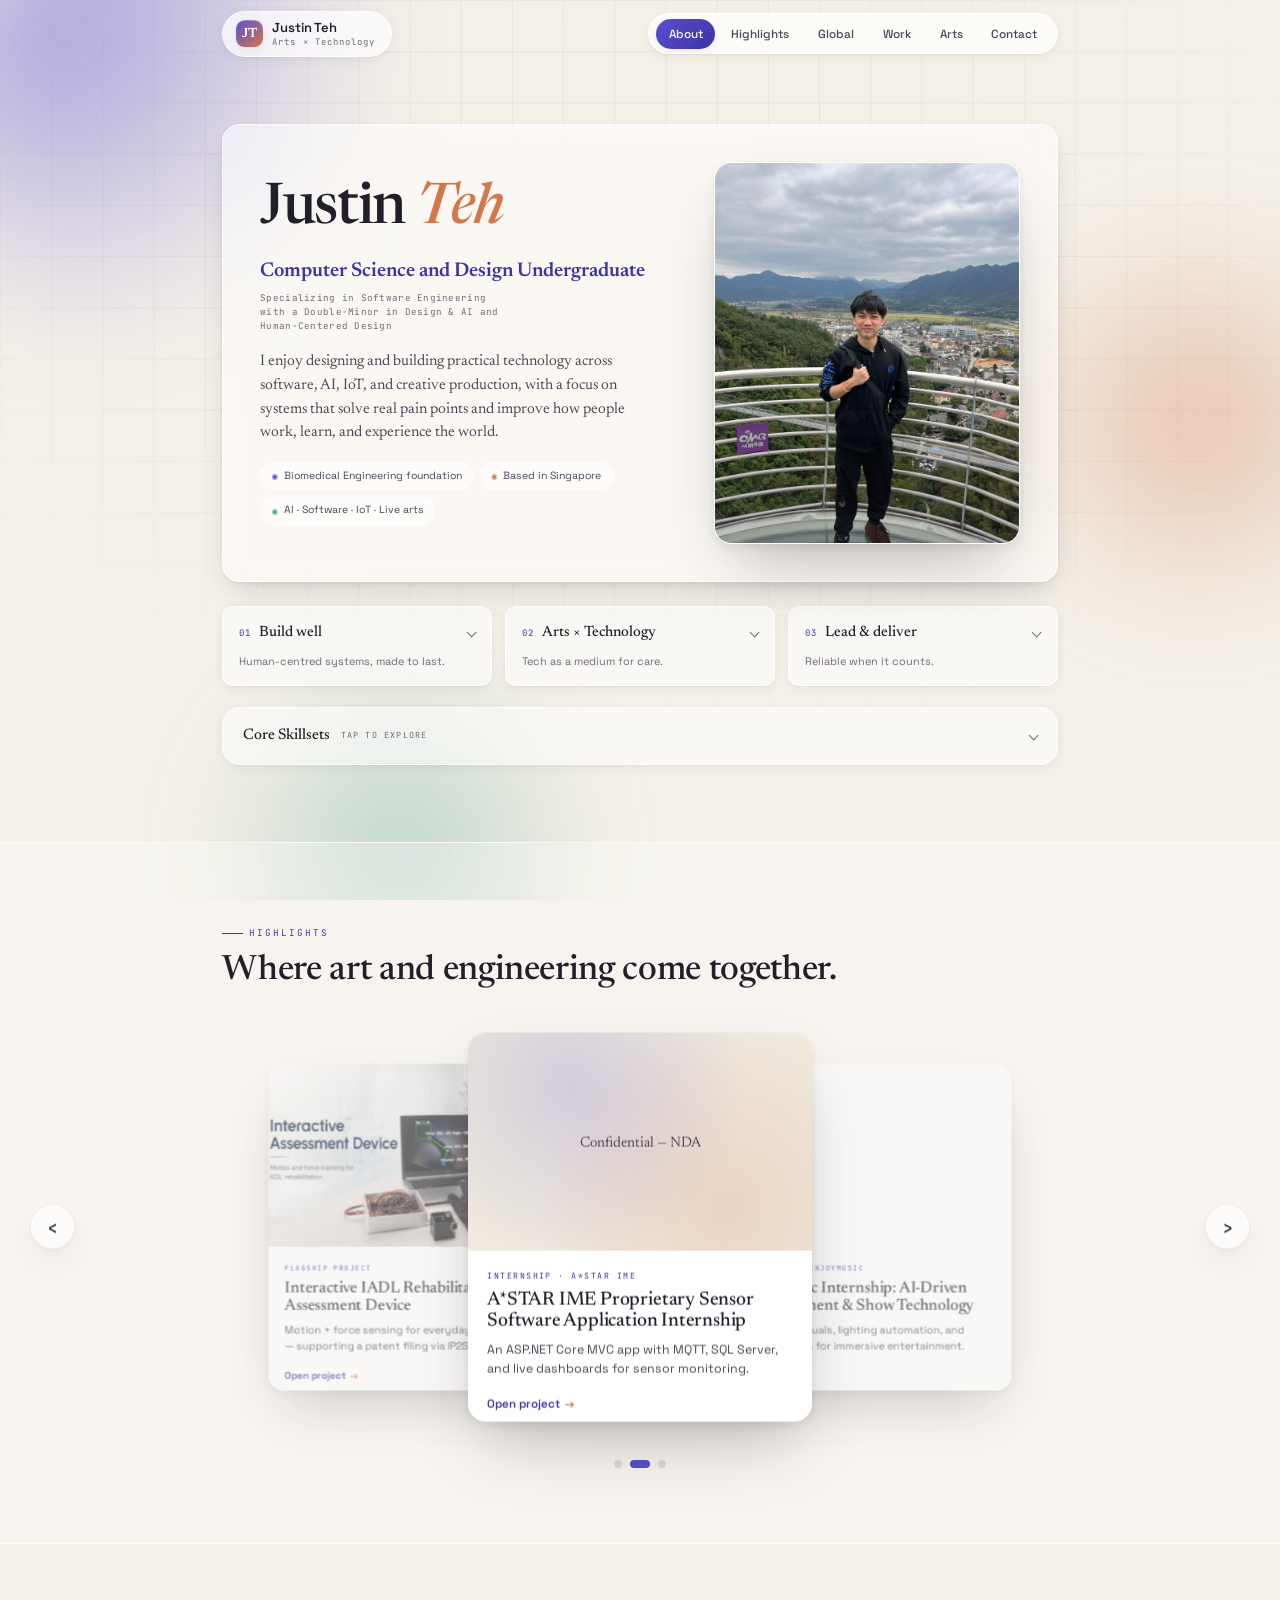
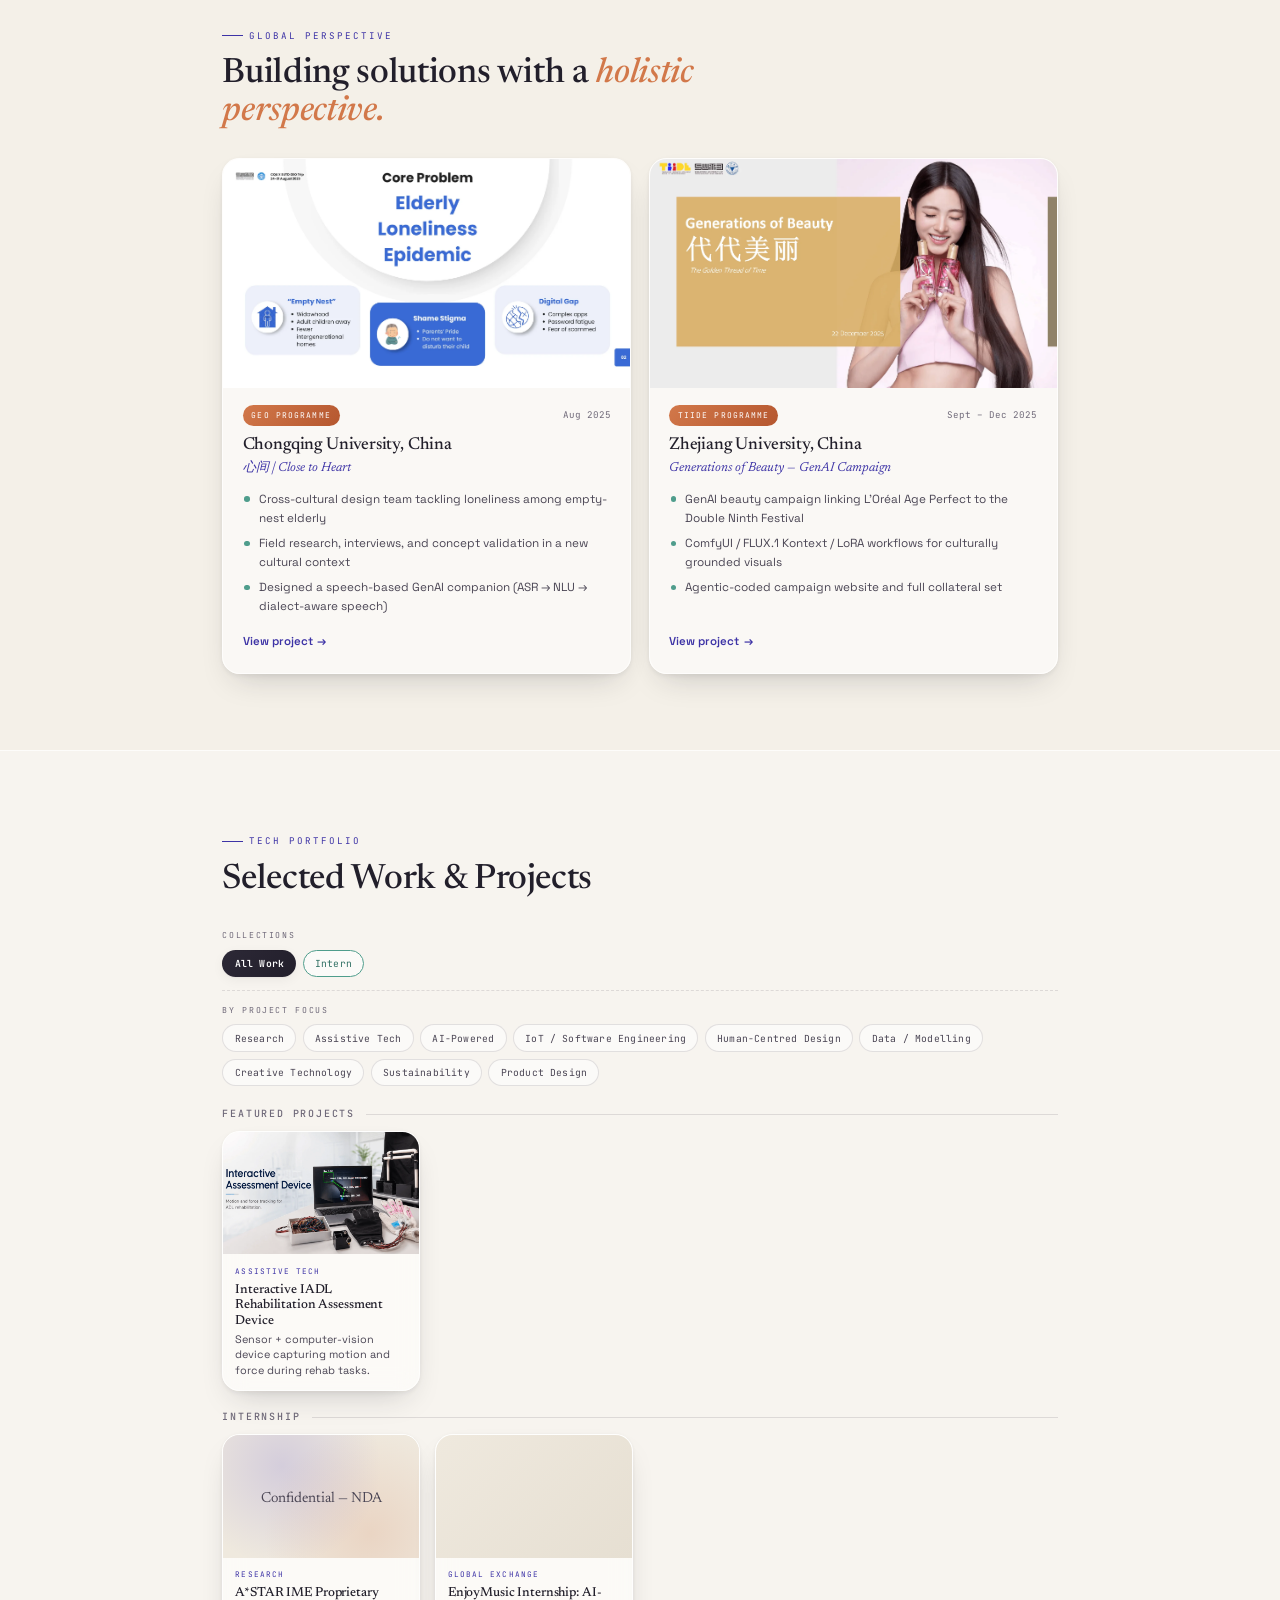
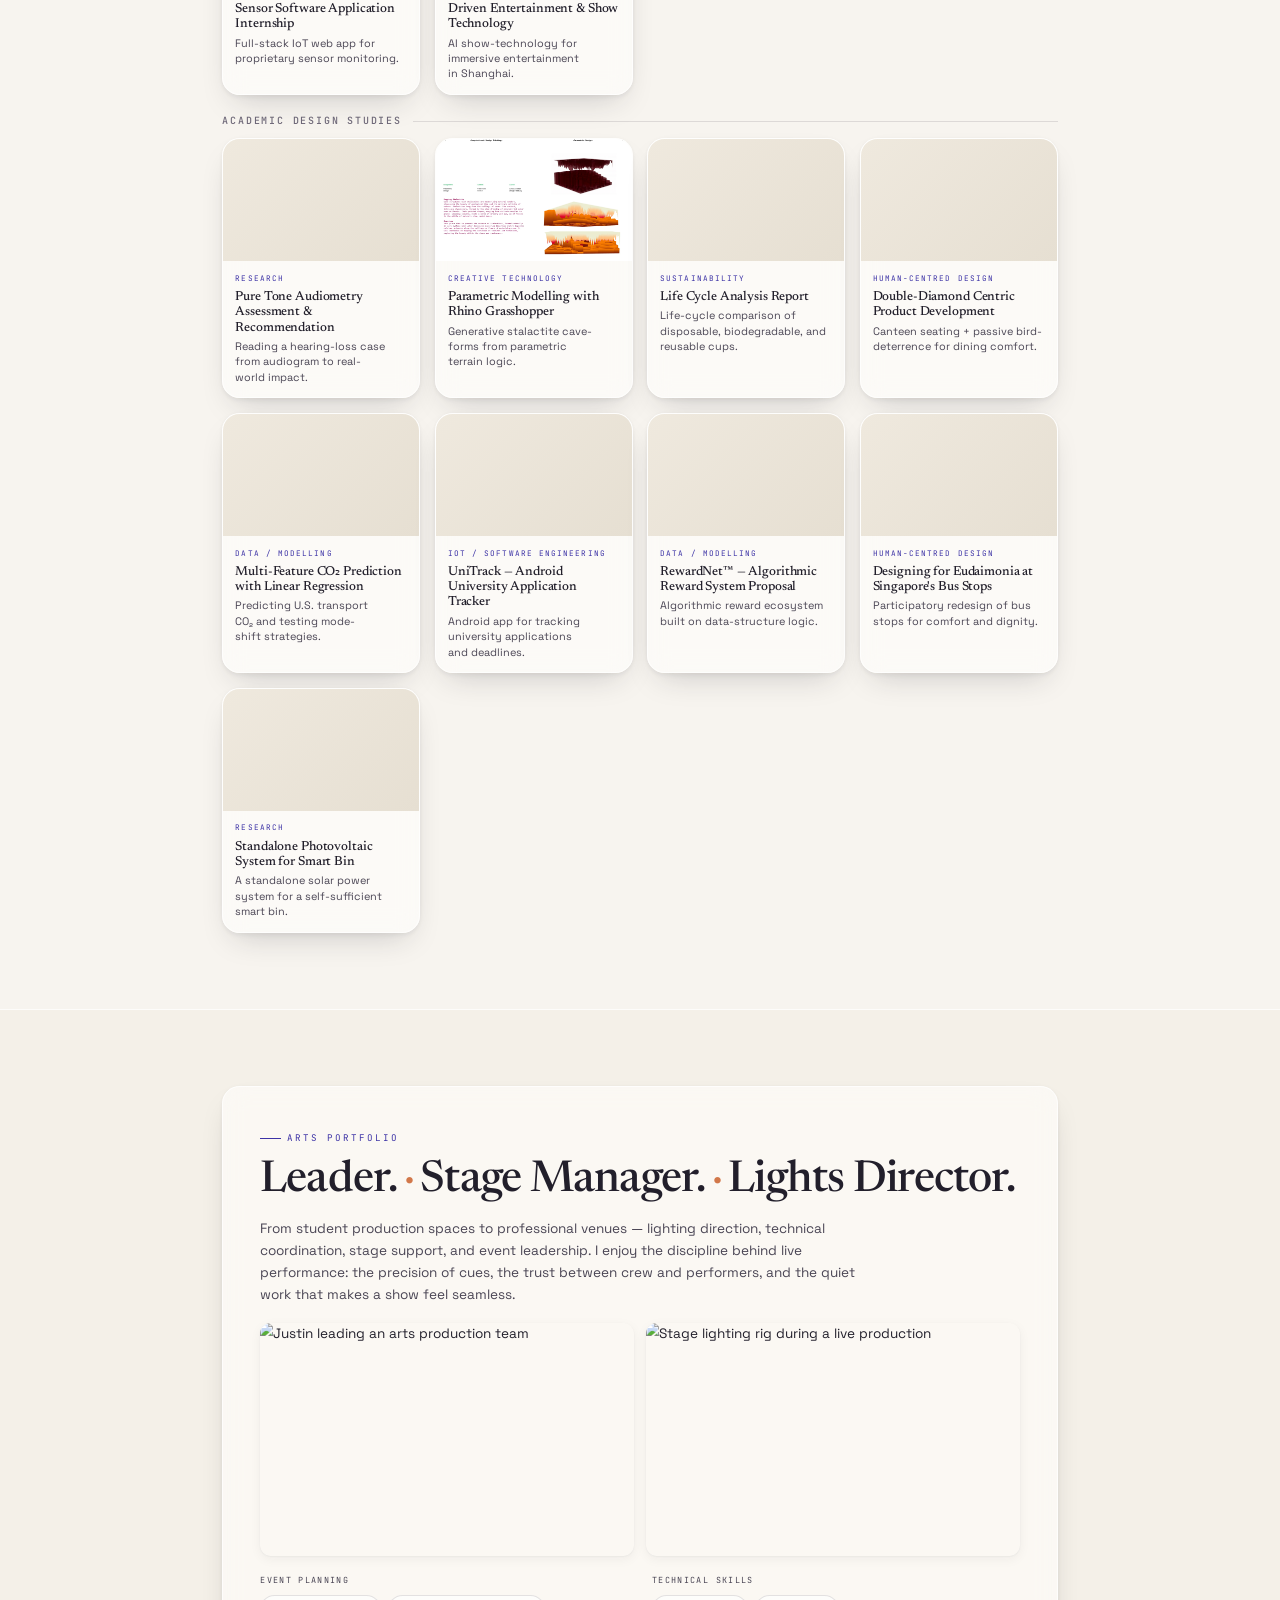
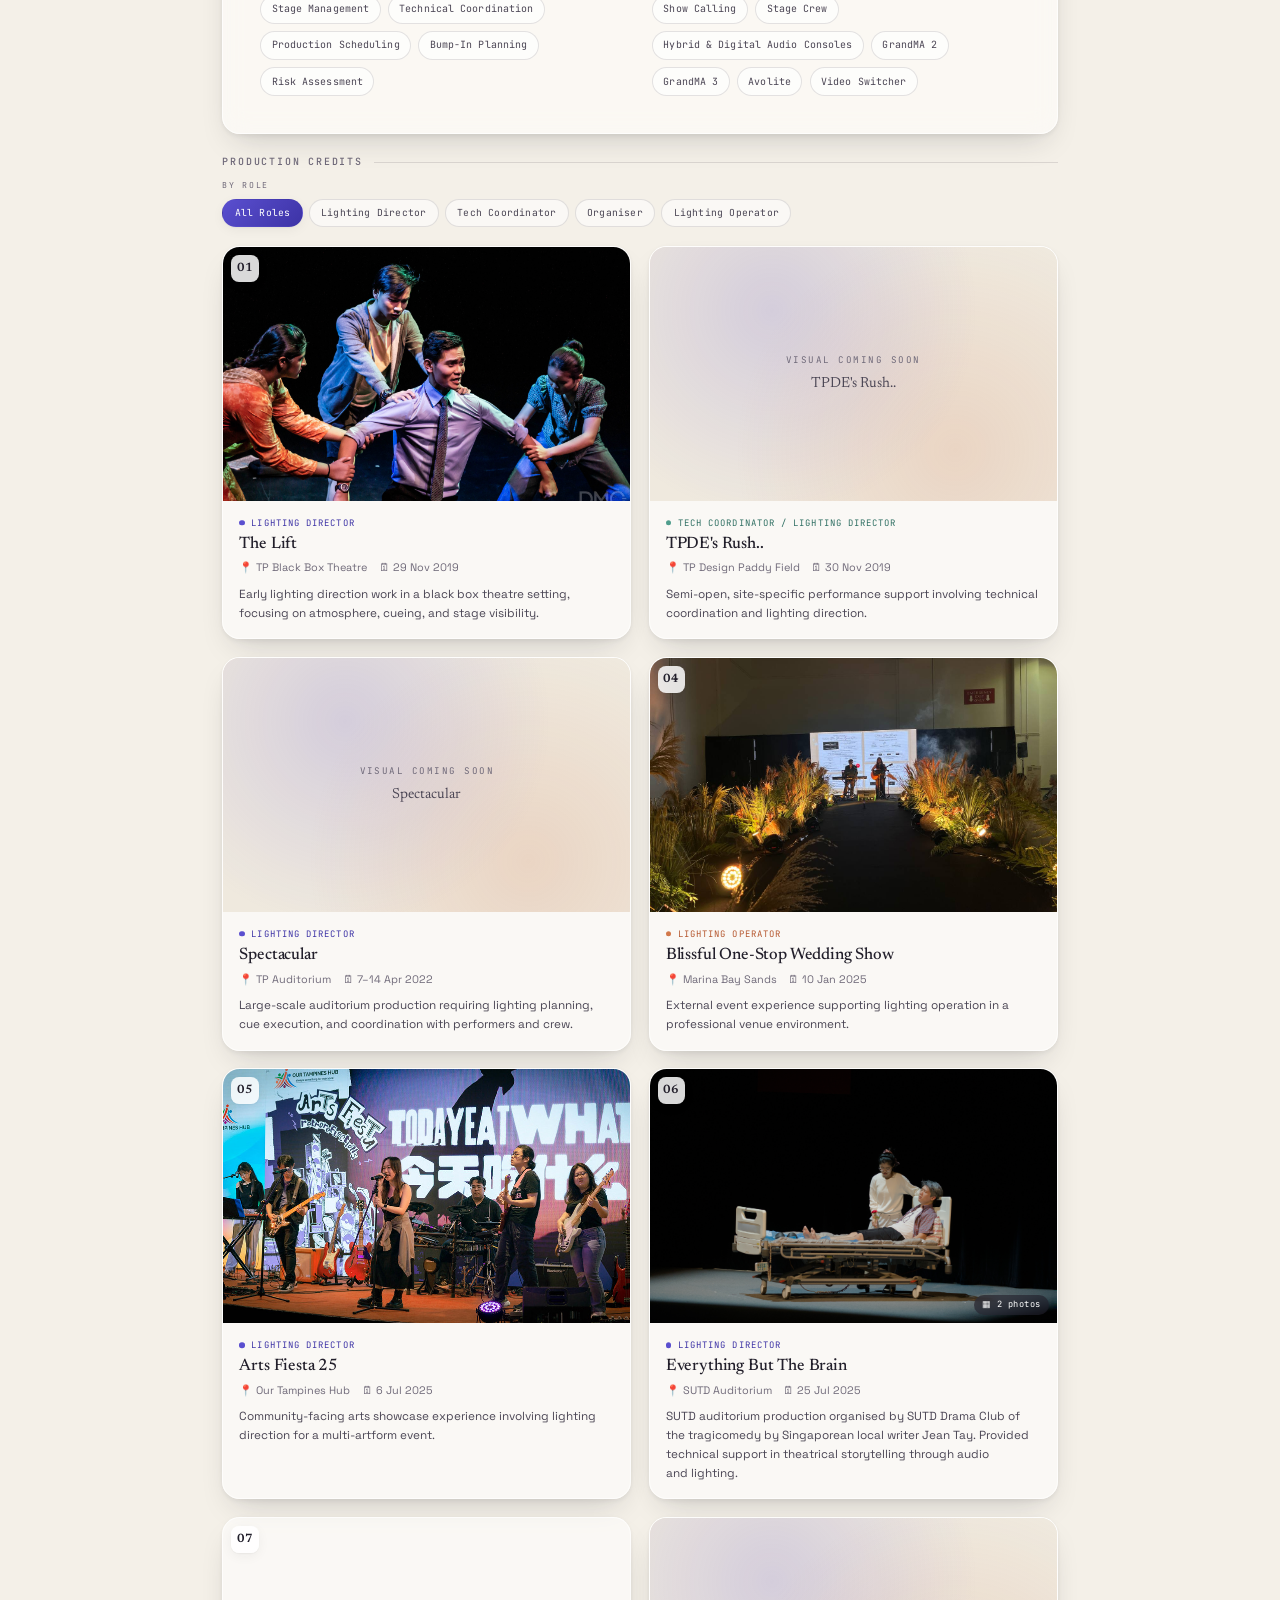
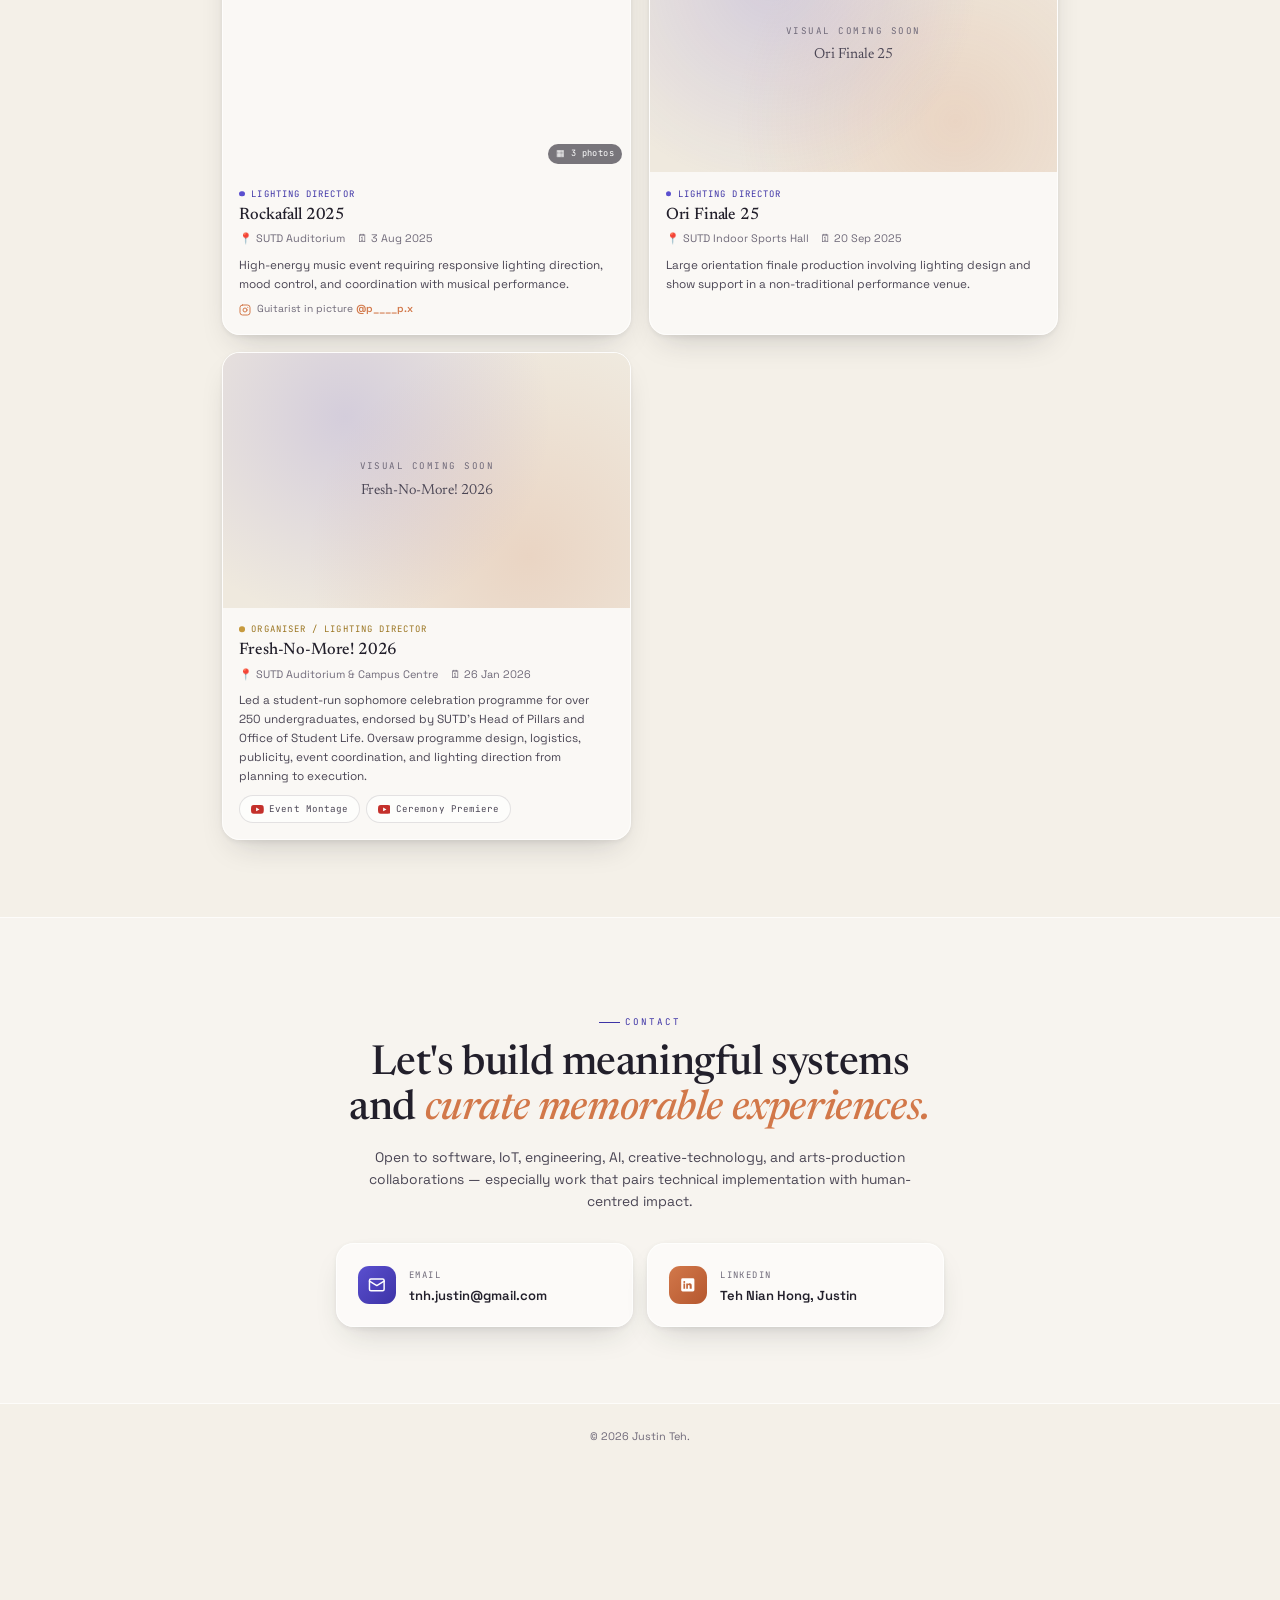
==== index.html @ abe40500 "ver 1: mobile opt" ====
<!DOCTYPE html>
<html lang="en">
<head>
  <meta charset="UTF-8" />
  <meta name="viewport" content="width=device-width, initial-scale=1.0, minimum-scale=1.0, maximum-scale=1.0, user-scalable=no" />
  <title>Justin Teh — Arts × Technology Portfolio</title>
  <meta name="description" content="Justin Teh — Creative Technologist. Computer Science & Design student blending software, AI, IoT, human-centred design and live arts production." />
  <link rel="preconnect" href="https://fonts.googleapis.com" />
  <link rel="preconnect" href="https://fonts.gstatic.com" crossorigin />
  <link rel="stylesheet" href="style.css" />
</head>
<body>
  <!-- Organic background layers -->
  <div class="bg-field" aria-hidden="true">
    <span class="blob b1"></span>
    <span class="blob b2"></span>
    <span class="blob b3"></span>
  </div>
  <div class="bg-grid" aria-hidden="true"></div>

  <!-- ============ NAVIGATION (anchors — click or scroll) ============ -->
  <header class="site-nav">
    <div class="wrap">
      <nav class="nav-inner" aria-label="Primary">
        <button class="brand nav-pill" data-target="top" type="button">
          <span class="brand-mark">JT</span>
          <span class="brand-name">Justin Teh<span>Arts × Technology</span></span>
        </button>

        <div class="nav-pill nav-pill-links">
          <button class="nav-toggle" aria-label="Toggle navigation" aria-expanded="false" aria-controls="navlist">
            <span></span><span></span><span></span>
          </button>

          <ul class="navlist" id="navlist">
            <li><button class="nav-link" data-target="about" aria-current="true" aria-label="About" title="About" type="button"><svg class="nav-ico" viewBox="0 0 24 24" fill="none" stroke="currentColor" stroke-width="1.8" stroke-linecap="round" stroke-linejoin="round" aria-hidden="true"><circle cx="12" cy="8" r="4"></circle><path d="M4 21v-1a7 7 0 0 1 14 0v1"></path></svg><span class="nav-txt">About</span></button></li>
            <li><button class="nav-link" data-target="highlights" aria-label="Highlights" title="Highlights" type="button"><svg class="nav-ico" viewBox="0 0 24 24" fill="none" stroke="currentColor" stroke-width="1.8" stroke-linecap="round" stroke-linejoin="round" aria-hidden="true"><path d="m12 2 2.9 6.2 6.8.8-5 4.6 1.3 6.7L12 17.8 5.7 20.3 7 13.6l-5-4.6 6.8-.8z"></path></svg><span class="nav-txt">Highlights</span></button></li>
            <li><button class="nav-link" data-target="exchange" aria-label="Global" title="Global" type="button"><svg class="nav-ico" viewBox="0 0 24 24" fill="none" stroke="currentColor" stroke-width="1.8" stroke-linecap="round" stroke-linejoin="round" aria-hidden="true"><circle cx="12" cy="12" r="9"></circle><path d="M3 12h18M12 3a14 14 0 0 1 0 18M12 3a14 14 0 0 0 0 18"></path></svg><span class="nav-txt">Global</span></button></li>
            <li><button class="nav-link" data-target="work" aria-label="Work" title="Work" type="button"><svg class="nav-ico" viewBox="0 0 24 24" fill="none" stroke="currentColor" stroke-width="1.8" stroke-linecap="round" stroke-linejoin="round" aria-hidden="true"><rect x="3" y="7" width="18" height="13" rx="2"></rect><path d="M8 7V5a2 2 0 0 1 2-2h4a2 2 0 0 1 2 2v2M3 12h18"></path></svg><span class="nav-txt">Work</span></button></li>
            <li><button class="nav-link" data-target="arts" aria-label="Arts" title="Arts" type="button"><svg class="nav-ico" viewBox="0 0 24 24" fill="none" stroke="currentColor" stroke-width="1.8" stroke-linecap="round" stroke-linejoin="round" aria-hidden="true"><path d="M9 18a3 3 0 0 0 6 0v-1.4a6 6 0 1 0-6 0z"></path><path d="M10 21h4"></path></svg><span class="nav-txt">Arts</span></button></li>
            <li><button class="nav-link" data-target="contact" aria-label="Contact" title="Contact" type="button"><svg class="nav-ico" viewBox="0 0 24 24" fill="none" stroke="currentColor" stroke-width="1.8" stroke-linecap="round" stroke-linejoin="round" aria-hidden="true"><rect x="3" y="5" width="18" height="14" rx="2"></rect><path d="m3 7 9 6 9-6"></path></svg><span class="nav-txt">Contact</span></button></li>
          </ul>
        </div>
      </nav>
    </div>
  </header>

  <main>

    <!-- ============ ABOUT ME ============ -->
    <section class="section" id="about" aria-labelledby="about-h">
      <div class="wrap">
        <!-- Intro title card -->
        <div class="hero glass reveal">
          <div class="hero-text">
            <h1 id="about-h">Justin <em>Teh</em></h1>
            <p class="hero-role">Computer Science and Design Undergraduate</p>
            <p class="hero-subrole">Specializing in Software Engineering with a Double-Minor in Design &amp; AI and Human-Centered Design</p>
            <p class="hero-tagline">I enjoy designing and building practical technology across software, AI, IoT, and creative production, with a focus on systems that solve real pain points and improve how people work, learn, and experience the world.</p>
            <ul class="hero-facts" aria-label="Quick facts">
              <li><span class="fact-ico" aria-hidden="true">◉</span>Biomedical Engineering foundation</li>
              <li><span class="fact-ico" aria-hidden="true">◉</span>Based in Singapore</li>
              <li><span class="fact-ico" aria-hidden="true">◉</span>AI · Software · IoT · Live arts</li>
            </ul>
          </div>
          <div class="hero-portrait">
            <img src="assets/Personal/Personal (2).JPG" alt="Portrait of Justin Teh" loading="eager" fetchpriority="high" decoding="async" />
          </div>
        </div>

        <!-- Succinct philosophy — interactive drop cards -->
        <div class="philosophy reveal" aria-label="What I care about">
          <details class="drop-card">
            <summary><span class="drop-k">01</span><span class="drop-t">Build well</span><span class="drop-teaser">Human-centred systems, made to last.</span><span class="drop-chev" aria-hidden="true"></span></summary>
            <p>CS &amp; Design undergrad with a Biomedical Engineering foundation. I build human-centred systems across software, AI, IoT, and assistive tech — technically reliable, visually considered, meaningful to use.</p>
          </details>
          <details class="drop-card">
            <summary><span class="drop-k">02</span><span class="drop-t">Arts × Technology</span><span class="drop-teaser">Tech as a medium for care.</span><span class="drop-chev" aria-hidden="true"></span></summary>
            <p>I treat technology as a medium for care, storytelling, and atmosphere — from rehab devices and IoT dashboards to GenAI campaigns and lighting design. I care most where engineering discipline meets creative direction.</p>
          </details>
          <details class="drop-card">
            <summary><span class="drop-k">03</span><span class="drop-t">Lead &amp; deliver</span><span class="drop-teaser">Reliable when it counts.</span><span class="drop-chev" aria-hidden="true"></span></summary>
            <p>I've led student teams and run live productions where reliability matters. I value clear communication, careful preparation, and service-oriented leadership.</p>
          </details>
        </div>

        <!-- Core skillsets — minimisable interactive panel -->
        <details class="skills-fold reveal" id="skills-fold">
          <summary>
            <span class="skills-fold-eyebrow">Core Skillsets</span>
            <span class="skills-fold-hint">Tap to explore</span>
            <span class="drop-chev" aria-hidden="true"></span>
          </summary>
          <div class="skills-fold-body">
            <div class="skill-tabs" id="skill-tabs" role="tablist" aria-label="Skill categories">
              <button class="skill-tab is-active" data-skill-cat="technical" role="tab" aria-selected="true" type="button">Technical</button>
              <button class="skill-tab" data-skill-cat="creative" role="tab" aria-selected="false" type="button">Soft &amp; Creative</button>
            </div>
            <div class="cloud" id="skills-cloud" aria-live="polite"></div>
          </div>
        </details>
      </div>
    </section>

    <!-- ============ HIGHLIGHTS (sliding gallery) ============ -->
    <section class="section section-alt" id="highlights" aria-labelledby="highlights-h">
      <div class="wrap">
        <div class="section-head reveal">
          <span class="eyebrow">Highlights</span>
          <h2 class="section-title" id="highlights-h">Where art and engineering come together.</h2>
        </div>
      </div>
      <div class="hl-stage reveal" aria-roledescription="carousel" aria-label="Featured highlights">
        <button class="hl-arrow hl-prev" id="hl-prev" type="button" aria-label="Previous highlight">‹</button>
        <div class="hl-deck" id="hl-track"></div>
        <button class="hl-arrow hl-next" id="hl-next" type="button" aria-label="Next highlight">›</button>
      </div>
      <div class="wrap"><div class="hl-dots" id="hl-dots" role="tablist" aria-label="Highlight navigation"></div></div>
    </section>

    <!-- ============ GLOBAL PERSPECTIVE / EXCHANGE ============ -->
    <section class="section" id="exchange" aria-labelledby="exchange-h">
      <div class="wrap">
        <div class="exchange-intro reveal">
          <span class="eyebrow">Global Perspective</span>
          <h2 class="section-title" id="exchange-h">Building solutions with a <em>holistic perspective.</em></h2>
        </div>
        <div class="exchange-grid" id="exchange-grid"></div>
      </div>
    </section>

    <!-- ============ TECH PORTFOLIO ============ -->
    <section class="section section-alt" id="work" aria-labelledby="work-h">
      <div class="wrap">
        <div class="section-head reveal">
          <span class="eyebrow">Tech Portfolio</span>
          <h2 class="section-title" id="work-h">Selected Work &amp; Projects</h2>
        </div>

        <div class="filters reveal" id="filters" role="group" aria-label="Filter projects"></div>

        <h3 class="subhead" id="grp-featured">Featured Projects</h3>
        <div class="cards" id="cards-featured"></div>

        <h3 class="subhead" id="grp-internship">Internship</h3>
        <div class="cards" id="cards-internship"></div>

        <h3 class="subhead" id="grp-academic">Academic Design Studies</h3>
        <div class="cards mini" id="cards-academic"></div>

        <p class="section-lead" id="no-results" style="display:none; margin-top:24px;">No projects match that filter yet — try another focus area.</p>
      </div>
    </section>

    <!-- ============ ARTS PORTFOLIO ============ -->
    <section class="section" id="arts" aria-labelledby="arts-h">
      <div class="wrap">
        <div class="arts-hero glass reveal">
          <span class="eyebrow">Arts Portfolio</span>
          <h2 id="arts-h">Leader.<span class="sep">·</span>Stage Manager.<span class="sep">·</span>Lights Director.</h2>
          <p>From student production spaces to professional venues — lighting direction, technical coordination, stage support, and event leadership. I enjoy the discipline behind live performance: the precision of cues, the trust between crew and performers, and the quiet work that makes a show feel seamless.</p>
          <div class="arts-openers">
            <img src="assets/Arts/1Leadership.JPG" alt="Justin leading an arts production team" loading="lazy" />
            <img src="assets/Arts/1Lights.jpg" alt="Stage lighting rig during a live production" loading="lazy" />
          </div>
          <div class="arts-skills" id="arts-skills"></div>
        </div>

        <h3 class="subhead reveal">Production Credits</h3>
        <div class="role-filters reveal" id="role-filters" role="group" aria-label="Filter production credits by role"></div>
        <div class="events" id="events-grid"></div>
      </div>
    </section>

    <!-- ============ CONTACT ============ -->
    <section class="section section-alt" id="contact" aria-labelledby="contact-h">
      <div class="wrap">
        <div class="contact-wrap reveal">
          <span class="eyebrow" style="justify-content:center;">Contact</span>
          <h2 id="contact-h">Let's build meaningful systems and <em>curate memorable experiences.</em></h2>
          <p>Open to software, IoT, engineering, AI, creative-technology, and arts-production collaborations — especially work that pairs technical implementation with human-centred impact.</p>
          <div class="contact-boxes">
            <a class="contact-box" href="mailto:tnh.justin@gmail.com">
              <span class="contact-ico" aria-hidden="true">
                <svg viewBox="0 0 24 24" fill="none" stroke="currentColor" stroke-width="2" stroke-linecap="round" stroke-linejoin="round"><rect x="2" y="4" width="20" height="16" rx="2"></rect><path d="m2 7 10 6 10-6"></path></svg>
              </span>
              <span>
                <span class="c-label">Email</span><br />
                <span class="c-value">tnh.justin@gmail.com</span>
              </span>
            </a>
            <a class="contact-box" href="https://www.linkedin.com/in/teh-nian-hong-justin/" target="_blank" rel="noopener noreferrer">
              <span class="contact-ico" aria-hidden="true">
                <svg viewBox="0 0 24 24" fill="currentColor"><path d="M19 3a2 2 0 0 1 2 2v14a2 2 0 0 1-2 2H5a2 2 0 0 1-2-2V5a2 2 0 0 1 2-2zM8.34 17.34V10.4H6.04v6.94zM7.19 9.4a1.34 1.34 0 1 0 0-2.68 1.34 1.34 0 0 0 0 2.68m10.15 7.94v-3.8c0-2.04-.44-3.6-2.82-3.6-1.15 0-1.92.63-2.23 1.22h-.03V10.4H9.85v6.94h2.3v-3.43c0-.9.17-1.78 1.29-1.78 1.1 0 1.12 1.03 1.12 1.84v3.37z"></path></svg>
              </span>
              <span>
                <span class="c-label">LinkedIn</span><br />
                <span class="c-value">Teh Nian Hong, Justin</span>
              </span>
            </a>
          </div>
        </div>
      </div>
    </section>

    <footer class="site-footer">
      <div class="wrap"><p>© 2026 Justin Teh.</p></div>
    </footer>
  </main>

  <!-- ============ PROJECT DETAIL MODAL (drawer) ============ -->
  <div class="modal" id="modal" role="dialog" aria-modal="true" aria-labelledby="modal-title" aria-hidden="true">
    <div class="modal-panel" id="modal-panel">
      <div class="modal-hero" id="modal-hero"></div>
      <button class="modal-close" id="modal-close" aria-label="Close project details">✕</button>
      <div class="modal-body" id="modal-body"></div>
    </div>
  </div>

  <!-- ============ LIGHTBOX ============ -->
  <div class="lightbox" id="lightbox" role="dialog" aria-modal="true" aria-label="Image viewer" aria-hidden="true">
    <div class="lightbox-stage">
      <button class="lb-close" id="lb-close" aria-label="Close image viewer">✕</button>
      <button class="lb-btn lb-prev" id="lb-prev" aria-label="Previous image">‹</button>
      <img class="lightbox-img" id="lb-img" alt="" />
      <button class="lb-btn lb-next" id="lb-next" aria-label="Next image">›</button>
      <p class="lightbox-cap" id="lb-cap"></p>
    </div>
  </div>

  <button class="to-top" id="to-top" aria-label="Back to top">↑</button>

  <script src="script.js" defer></script>
</body>
</html>
---- style.css ----
/* ============================================================
   Justin Teh — Arts × Technology Portfolio
   style.css
   Vanilla CSS. No frameworks. GitHub Pages compatible.
   Design language: warm paper canvas, frosted glass panels,
   soft neumorphic shadows, organic gradient blobs, fine linework.
   ============================================================ */

/* ---------- Fonts ---------- */
@import url('https://fonts.googleapis.com/css2?family=Newsreader:ital,opsz,wght@0,6..72,400;0,6..72,500;0,6..72,600;1,6..72,400;1,6..72,500&family=Space+Grotesk:wght@400;500;600;700&family=JetBrains+Mono:wght@400;500;600&display=swap');

/* ---------- Design tokens ---------- */
:root {
  /* Surfaces */
  --paper: #f4f0e8;
  --paper-2: #efe9de;
  --ink: #221f2b;
  --ink-soft: #4a4554;
  --muted: #6f6979;
  --line: rgba(34, 31, 43, 0.12);

  /* Accents — arts × tech */
  --violet: #5a4fcf;   /* tech */
  --violet-deep: #3d33a6;
  --terra: #d2784a;    /* arts */
  --sage: #4f9d8c;     /* balance */
  --gold: #c79a3e;

  /* Glass */
  --glass: rgba(255, 255, 255, 0.55);
  --glass-strong: rgba(255, 255, 255, 0.72);
  --glass-border: rgba(255, 255, 255, 0.7);

  /* Neumorphic shadow stack */
  --shadow-sm: 0 1px 2px rgba(34, 31, 43, 0.06), 0 4px 14px rgba(34, 31, 43, 0.05);
  --shadow-md: 0 2px 6px rgba(34, 31, 43, 0.07), 0 18px 40px -16px rgba(34, 31, 43, 0.22);
  --shadow-lg: 0 4px 10px rgba(34, 31, 43, 0.08), 0 40px 80px -28px rgba(34, 31, 43, 0.34);

  /* Type */
  --serif: 'Newsreader', Georgia, 'Times New Roman', serif;
  --sans: 'Space Grotesk', system-ui, -apple-system, sans-serif;
  --mono: 'JetBrains Mono', ui-monospace, 'SFMono-Regular', monospace;

  /* Layout */
  --maxw: 1140px;
  --radius: 22px;
  --radius-sm: 14px;
  --radius-pill: 999px;
}

/* ---------- Reset ---------- */
*, *::before, *::after { box-sizing: border-box; }
html { scroll-behavior: smooth; -webkit-text-size-adjust: 100%; }
body {
  margin: 0;
  font-family: var(--sans);
  color: var(--ink);
  background: var(--paper);
  line-height: 1.6;
  font-size: 17px;
  overflow-x: hidden;
  position: relative;
}
img { max-width: 100%; display: block; }
a { color: inherit; text-decoration: none; }
button { font-family: inherit; cursor: pointer; }
h1, h2, h3, h4 { margin: 0; font-family: var(--serif); font-weight: 500; line-height: 1.1; letter-spacing: -0.01em; }
p { margin: 0 0 1rem; text-wrap: pretty; }

/* ---------- Organic background blobs ---------- */
.bg-field {
  position: fixed;
  inset: 0;
  z-index: -2;
  overflow: hidden;
  pointer-events: none;
}
.blob {
  position: absolute;
  border-radius: 50%;
  filter: blur(70px);
  opacity: 0.5;
}
.blob.b1 { width: 46vw; height: 46vw; top: -12vw; left: -8vw; background: radial-gradient(circle at 30% 30%, var(--violet), transparent 70%); }
.blob.b2 { width: 40vw; height: 40vw; top: 30vh; right: -12vw; background: radial-gradient(circle at 50% 50%, var(--terra), transparent 70%); opacity: 0.42; }
.blob.b3 { width: 38vw; height: 38vw; bottom: -14vw; left: 20vw; background: radial-gradient(circle at 50% 50%, var(--sage), transparent 70%); opacity: 0.38; }
/* Fine contour grid overlay */
.bg-grid {
  position: fixed;
  inset: 0;
  z-index: -1;
  pointer-events: none;
  background-image: linear-gradient(var(--line) 1px, transparent 1px),
                    linear-gradient(90deg, var(--line) 1px, transparent 1px);
  background-size: 64px 64px;
  mask-image: radial-gradient(ellipse 80% 70% at 50% 30%, #000 30%, transparent 80%);
  -webkit-mask-image: radial-gradient(ellipse 80% 70% at 50% 30%, #000 30%, transparent 80%);
  opacity: 0.5;
}

/* ---------- Shared layout ---------- */
.wrap { width: 100%; max-width: var(--maxw); margin-inline: auto; padding-inline: clamp(20px, 5vw, 48px); }
.eyebrow {
  font-family: var(--mono);
  font-size: 0.72rem;
  letter-spacing: 0.22em;
  text-transform: uppercase;
  color: var(--violet-deep);
  display: inline-flex;
  align-items: center;
  gap: 0.6em;
  margin-bottom: 0.9rem;
}
.eyebrow::before {
  content: "";
  width: 26px; height: 1px;
  background: currentColor;
  display: inline-block;
}
.section-title { font-size: clamp(1.8rem, 3.6vw, 2.7rem); margin-bottom: 0.6rem; }
.section-lead { color: var(--ink-soft); max-width: 62ch; font-size: 1.05rem; }
.section-head { margin-bottom: 2.4rem; }

/* ---------- Glass primitive ---------- */
.glass {
  background: var(--glass);
  backdrop-filter: blur(16px) saturate(140%);
  -webkit-backdrop-filter: blur(16px) saturate(140%);
  border: 1px solid var(--glass-border);
  box-shadow: var(--shadow-md);
}

/* ============================================================
   NAVIGATION
   ============================================================ */
.site-nav {
  position: sticky;
  top: 0;
  z-index: 100;
  padding: 14px 0;
}
.nav-inner {
  display: flex;
  align-items: center;
  justify-content: space-between;
  gap: 16px;
  padding: 10px 12px 10px 22px;
  border-radius: var(--radius-pill);
  background: var(--glass-strong);
  backdrop-filter: blur(18px) saturate(150%);
  -webkit-backdrop-filter: blur(18px) saturate(150%);
  border: 1px solid var(--glass-border);
  box-shadow: var(--shadow-sm);
}
.brand { display: flex; align-items: center; gap: 11px; font-weight: 600; letter-spacing: -0.01em; }
.brand-mark {
  width: 34px; height: 34px;
  border-radius: 11px;
  display: grid; place-items: center;
  background: linear-gradient(135deg, var(--violet), var(--terra));
  color: #fff;
  font-family: var(--serif);
  font-size: 1.05rem;
  box-shadow: inset 0 1px 1px rgba(255,255,255,0.4), var(--shadow-sm);
}
.brand-name { font-size: 1.02rem; }
.brand-name span { color: var(--muted); font-weight: 400; font-family: var(--mono); font-size: 0.7rem; display: block; letter-spacing: 0.12em; }

.tablist { display: flex; gap: 4px; list-style: none; margin: 0; padding: 0; }
.tab-btn {
  border: none;
  background: transparent;
  color: var(--ink-soft);
  font-size: 0.92rem;
  font-weight: 500;
  padding: 9px 16px;
  border-radius: var(--radius-pill);
  transition: color 0.2s ease, background 0.2s ease;
  white-space: nowrap;
}
.tab-btn:hover { color: var(--ink); background: rgba(255,255,255,0.5); }
.tab-btn[aria-selected="true"] {
  color: #fff;
  background: linear-gradient(135deg, var(--violet), var(--violet-deep));
  box-shadow: var(--shadow-sm);
}
.tab-btn:focus-visible { outline: 2px solid var(--violet); outline-offset: 2px; }

.nav-toggle { display: none; border: none; background: transparent; padding: 8px; border-radius: 10px; }
.nav-toggle span { display: block; width: 22px; height: 2px; background: var(--ink); margin: 4px 0; transition: 0.25s; border-radius: 2px; }
.nav-toggle[aria-expanded="true"] span:nth-child(1) { transform: translateY(6px) rotate(45deg); }
.nav-toggle[aria-expanded="true"] span:nth-child(2) { opacity: 0; }
.nav-toggle[aria-expanded="true"] span:nth-child(3) { transform: translateY(-6px) rotate(-45deg); }

/* ============================================================
   TAB PANELS
   ============================================================ */
main { padding: 28px 0 90px; }
.panel { display: none; animation: panelIn 0.45s ease both; }
.panel.is-active { display: block; }
@keyframes panelIn {
  from { opacity: 0; transform: translateY(10px); }
  to { opacity: 1; transform: none; }
}

/* ============================================================
   ABOUT / HERO
   ============================================================ */
.hero {
  display: grid;
  grid-template-columns: 1.35fr 1fr;
  gap: clamp(24px, 4vw, 56px);
  align-items: center;
  padding: clamp(26px, 4vw, 46px);
  border-radius: var(--radius);
  margin-bottom: 30px;
}
.hero-positioning {
  font-family: var(--mono);
  font-size: 0.74rem;
  letter-spacing: 0.12em;
  text-transform: uppercase;
  color: var(--violet-deep);
  margin-bottom: 1.1rem;
  line-height: 1.7;
}
.hero h1 { font-size: clamp(2.6rem, 6vw, 4.4rem); letter-spacing: -0.025em; margin-bottom: 1.1rem; }
.hero h1 em { font-style: italic; color: var(--terra); }
.hero-tagline { font-family: var(--serif); font-size: clamp(1.15rem, 2.2vw, 1.5rem); color: var(--ink-soft); font-style: italic; max-width: 30ch; margin-bottom: 1.3rem; }
.hero-desc { color: var(--ink-soft); max-width: 52ch; }
.hero-portrait {
  position: relative;
  border-radius: var(--radius);
  overflow: hidden;
  aspect-ratio: 4 / 5;
  box-shadow: var(--shadow-lg);
  border: 1px solid var(--glass-border);
}
.hero-portrait img { width: 100%; height: 100%; object-fit: cover; }
.hero-portrait::after {
  content: "";
  position: absolute; inset: 0;
  background: linear-gradient(180deg, transparent 55%, rgba(34,31,43,0.28));
}

/* About narrative + micro cards */
.about-grid { display: grid; grid-template-columns: 1.5fr 1fr; gap: 26px; margin-bottom: 30px; }
.narrative.glass { padding: clamp(24px, 3vw, 38px); border-radius: var(--radius); }
.narrative h3 { font-size: 1.2rem; margin: 1.6rem 0 0.5rem; color: var(--violet-deep); }
.narrative h3:first-child { margin-top: 0; }
.narrative p { color: var(--ink-soft); }

.micro-cards { display: flex; flex-direction: column; gap: 12px; }
.micro {
  display: flex; align-items: flex-start; gap: 12px;
  padding: 16px 18px;
  border-radius: var(--radius-sm);
  background: var(--glass);
  border: 1px solid var(--glass-border);
  box-shadow: var(--shadow-sm);
  font-size: 0.95rem;
}
.micro .dot { width: 9px; height: 9px; border-radius: 50%; margin-top: 7px; flex: none; background: var(--terra); }
.micro:nth-child(2n) .dot { background: var(--violet); }
.micro:nth-child(3n) .dot { background: var(--sage); }

/* Skill clouds */
.skills-block.glass { padding: clamp(24px, 3vw, 38px); border-radius: var(--radius); margin-bottom: 26px; }
.skills-block h3 { font-size: 1.15rem; margin-bottom: 1rem; }
.cloud { display: flex; flex-wrap: wrap; gap: 9px; }
.chip {
  font-family: var(--mono);
  font-size: 0.78rem;
  letter-spacing: 0.01em;
  padding: 7px 13px;
  border-radius: var(--radius-pill);
  background: rgba(255,255,255,0.6);
  border: 1px solid var(--line);
  color: var(--ink-soft);
  transition: transform 0.18s ease, box-shadow 0.18s ease, color 0.18s ease, border-color 0.18s ease;
}
.chip:hover {
  transform: translateY(-2px);
  color: var(--violet-deep);
  border-color: var(--violet);
  box-shadow: 0 6px 16px -6px rgba(90,79,207,0.5);
}
.cloud.creative .chip:hover { color: var(--terra); border-color: var(--terra); box-shadow: 0 6px 16px -6px rgba(210,120,74,0.5); }

/* ============================================================
   WORK / PORTFOLIO
   ============================================================ */
.filters { display: flex; flex-wrap: wrap; gap: 8px; margin-bottom: 28px; }
.filter-btn {
  font-family: var(--mono);
  font-size: 0.76rem;
  letter-spacing: 0.02em;
  padding: 8px 14px;
  border-radius: var(--radius-pill);
  border: 1px solid var(--line);
  background: var(--glass);
  color: var(--ink-soft);
  transition: all 0.2s ease;
}
.filter-btn:hover { border-color: var(--violet); color: var(--violet-deep); }
.filter-btn[aria-pressed="true"] {
  background: linear-gradient(135deg, var(--violet), var(--violet-deep));
  color: #fff; border-color: transparent;
  box-shadow: var(--shadow-sm);
}
.filter-btn:focus-visible { outline: 2px solid var(--violet); outline-offset: 2px; }

.subhead {
  font-family: var(--mono);
  font-size: 0.78rem;
  letter-spacing: 0.18em;
  text-transform: uppercase;
  color: var(--muted);
  margin: 40px 0 18px;
  display: flex; align-items: center; gap: 14px;
}
.subhead::after { content: ""; flex: 1; height: 1px; background: var(--line); }
.subhead:first-of-type { margin-top: 8px; }

/* Project cards */
.cards { display: grid; grid-template-columns: repeat(auto-fill, minmax(330px, 1fr)); gap: 22px; }
.card {
  border-radius: var(--radius);
  overflow: hidden;
  background: var(--glass);
  backdrop-filter: blur(14px) saturate(140%);
  -webkit-backdrop-filter: blur(14px) saturate(140%);
  border: 1px solid var(--glass-border);
  box-shadow: var(--shadow-md);
  display: flex; flex-direction: column;
  transition: transform 0.25s ease, box-shadow 0.25s ease;
}
.card:hover { transform: translateY(-5px); box-shadow: var(--shadow-lg); }
.card.is-hidden { display: none; }
.card-media {
  position: relative;
  aspect-ratio: 16 / 10;
  overflow: hidden;
  background: linear-gradient(135deg, var(--paper-2), #e6dfd2);
}
.card-media img { width: 100%; height: 100%; object-fit: cover; transition: transform 0.5s ease; }
.card:hover .card-media img { transform: scale(1.04); }
.card-media.is-feature { aspect-ratio: 16 / 9; }

/* Placeholder media (missing image / NDA) */
.media-placeholder {
  position: absolute; inset: 0;
  display: grid; place-items: center; text-align: center;
  padding: 22px;
  background:
    radial-gradient(circle at 30% 25%, rgba(90,79,207,0.18), transparent 60%),
    radial-gradient(circle at 75% 80%, rgba(210,120,74,0.18), transparent 60%),
    var(--paper-2);
}
.media-placeholder .ph-label {
  font-family: var(--mono); font-size: 0.72rem; letter-spacing: 0.16em; text-transform: uppercase;
  color: var(--muted);
}
.media-placeholder .ph-title { font-family: var(--serif); font-size: 1.15rem; color: var(--ink-soft); margin-top: 6px; }

.card-body { padding: 20px 22px 22px; display: flex; flex-direction: column; flex: 1; }
.card-tags { display: flex; flex-wrap: wrap; gap: 6px; margin-bottom: 12px; }
.tag {
  font-family: var(--mono); font-size: 0.66rem; letter-spacing: 0.04em;
  text-transform: uppercase;
  padding: 4px 9px; border-radius: var(--radius-pill);
  background: rgba(90,79,207,0.1); color: var(--violet-deep);
}
.card h3 { font-size: 1.3rem; margin-bottom: 8px; }
.card-summary { color: var(--ink-soft); font-size: 0.95rem; margin-bottom: 16px; }
.card-actions { margin-top: auto; display: flex; gap: 10px; align-items: center; }
.btn-text {
  border: none; background: transparent; color: var(--violet-deep);
  font-weight: 600; font-size: 0.9rem; padding: 4px 0;
  display: inline-flex; align-items: center; gap: 6px;
}
.btn-text .arrow { transition: transform 0.2s ease; }
.btn-text:hover .arrow { transform: translateX(4px); }
.btn-text:focus-visible { outline: 2px solid var(--violet); outline-offset: 3px; border-radius: 4px; }

/* Mini academic cards (compact) */
.cards.mini { grid-template-columns: repeat(auto-fill, minmax(280px, 1fr)); gap: 18px; }
.cards.mini .card h3 { font-size: 1.08rem; }
.cards.mini .card-media { aspect-ratio: 16 / 9; }

/* ============================================================
   ARTS PORTFOLIO
   ============================================================ */
.arts-hero { border-radius: var(--radius); padding: clamp(26px, 4vw, 46px); margin-bottom: 28px; }
.arts-hero h2 { font-size: clamp(2rem, 5vw, 3.4rem); margin-bottom: 1rem; letter-spacing: -0.02em; }
.arts-hero h2 .sep { color: var(--terra); padding: 0 0.15em; }
.arts-hero p { color: var(--ink-soft); max-width: 68ch; }
.arts-openers { display: grid; grid-template-columns: 1fr 1fr; gap: 16px; margin: 22px 0; }
.arts-openers img { width: 100%; aspect-ratio: 16/10; object-fit: cover; border-radius: var(--radius-sm); box-shadow: var(--shadow-sm); }

.events { display: grid; grid-template-columns: repeat(auto-fill, minmax(340px, 1fr)); gap: 22px; }
.event {
  border-radius: var(--radius);
  overflow: hidden;
  background: var(--glass);
  border: 1px solid var(--glass-border);
  box-shadow: var(--shadow-md);
  display: flex; flex-direction: column;
  transition: transform 0.25s ease, box-shadow 0.25s ease;
}
.event:hover { transform: translateY(-5px); box-shadow: var(--shadow-lg); }
.event-gallery { position: relative; aspect-ratio: 16/10; overflow: hidden; background: var(--paper-2); }
.event-gallery img { width: 100%; height: 100%; object-fit: cover; }
.gallery-count {
  position: absolute; bottom: 10px; right: 10px;
  font-family: var(--mono); font-size: 0.68rem; letter-spacing: 0.05em;
  padding: 4px 10px; border-radius: var(--radius-pill);
  background: rgba(34,31,43,0.6); color: #fff; backdrop-filter: blur(6px);
  display: inline-flex; align-items: center; gap: 5px;
}
.event-body { padding: 18px 20px 20px; }
.event-role {
  font-family: var(--mono); font-size: 0.7rem; letter-spacing: 0.12em; text-transform: uppercase;
  color: var(--terra); margin-bottom: 6px;
}
.event h3 { font-size: 1.3rem; margin-bottom: 8px; }
.event-meta { font-size: 0.85rem; color: var(--muted); display: flex; flex-wrap: wrap; gap: 6px 14px; margin-bottom: 10px; }
.event-meta span { display: inline-flex; align-items: center; gap: 5px; }
.event-note { font-size: 0.92rem; color: var(--ink-soft); margin: 0; }

/* ============================================================
   CONTACT
   ============================================================ */
.contact-wrap { text-align: center; max-width: 760px; margin-inline: auto; padding-top: 18px; }
.contact-wrap h2 { font-size: clamp(2rem, 4.6vw, 3.2rem); margin-bottom: 1.1rem; }
.contact-wrap h2 em { font-style: italic; color: var(--terra); }
.contact-wrap > p { color: var(--ink-soft); font-size: 1.08rem; margin-bottom: 2.4rem; }
.contact-boxes { display: grid; grid-template-columns: 1fr 1fr; gap: 18px; text-align: left; }
.contact-box {
  display: flex; align-items: center; gap: 16px;
  padding: 24px 26px;
  border-radius: var(--radius);
  background: var(--glass);
  border: 1px solid var(--glass-border);
  box-shadow: var(--shadow-md);
  transition: transform 0.22s ease, box-shadow 0.22s ease;
}
.contact-box:hover { transform: translateY(-4px); box-shadow: var(--shadow-lg); }
.contact-box:focus-visible { outline: 2px solid var(--violet); outline-offset: 3px; }
.contact-ico {
  width: 48px; height: 48px; flex: none; border-radius: 14px;
  display: grid; place-items: center; color: #fff;
  background: linear-gradient(135deg, var(--violet), var(--violet-deep));
}
.contact-box:nth-child(2) .contact-ico { background: linear-gradient(135deg, var(--terra), #b5572f); }
.contact-ico svg { width: 22px; height: 22px; }
.contact-box .c-label { font-family: var(--mono); font-size: 0.7rem; letter-spacing: 0.16em; text-transform: uppercase; color: var(--muted); }
.contact-box .c-value { font-weight: 600; font-size: 1.02rem; }

/* ============================================================
   FOOTER
   ============================================================ */
.site-footer { text-align: center; color: var(--muted); font-size: 0.85rem; padding: 30px 0 10px; }

/* ============================================================
   LIGHTBOX
   ============================================================ */
.lightbox {
  position: fixed; inset: 0; z-index: 200;
  display: none;
  align-items: center; justify-content: center;
  padding: clamp(16px, 4vw, 50px);
  background: rgba(20, 18, 26, 0.78);
  backdrop-filter: blur(10px);
}
.lightbox.is-open { display: flex; }
.lightbox-stage { position: relative; max-width: 1000px; width: 100%; }
.lightbox-img { width: 100%; max-height: 80vh; object-fit: contain; border-radius: var(--radius-sm); box-shadow: var(--shadow-lg); }
.lightbox-cap { color: #f4f0e8; text-align: center; margin-top: 14px; font-size: 0.95rem; font-family: var(--mono); letter-spacing: 0.03em; }
.lb-btn {
  position: absolute; top: 50%; transform: translateY(-50%);
  width: 48px; height: 48px; border-radius: 50%;
  border: 1px solid rgba(255,255,255,0.3);
  background: rgba(255,255,255,0.12); color: #fff;
  display: grid; place-items: center; font-size: 1.4rem;
  backdrop-filter: blur(8px);
  transition: background 0.2s ease;
}
.lb-btn:hover { background: rgba(255,255,255,0.25); }
.lb-prev { left: -8px; }
.lb-next { right: -8px; }
.lb-close {
  position: absolute; top: -52px; right: 0;
  width: 42px; height: 42px; border-radius: 50%;
  border: 1px solid rgba(255,255,255,0.3);
  background: rgba(255,255,255,0.12); color: #fff;
  display: grid; place-items: center; font-size: 1.3rem;
  backdrop-filter: blur(8px);
}
.lb-close:hover { background: rgba(255,255,255,0.25); }
.lb-btn:focus-visible, .lb-close:focus-visible { outline: 2px solid #fff; outline-offset: 2px; }

/* ============================================================
   PROJECT MODAL (drawer-style detail)
   ============================================================ */
.modal {
  position: fixed; inset: 0; z-index: 150;
  display: none;
  justify-content: flex-end;
  background: rgba(20, 18, 26, 0.55);
  backdrop-filter: blur(6px);
}
.modal.is-open { display: flex; }
.modal-panel {
  width: min(640px, 100%);
  height: 100%;
  overflow-y: auto;
  background: var(--paper);
  border-left: 1px solid var(--glass-border);
  box-shadow: var(--shadow-lg);
  padding: 0 0 50px;
  animation: drawerIn 0.32s ease both;
}
@keyframes drawerIn { from { transform: translateX(40px); opacity: 0; } to { transform: none; opacity: 1; } }
.modal-hero { position: relative; aspect-ratio: 16/9; overflow: hidden; background: var(--paper-2); }
.modal-hero img { width: 100%; height: 100%; object-fit: cover; }
.modal-close {
  position: absolute; top: 16px; right: 16px;
  width: 40px; height: 40px; border-radius: 50%;
  border: 1px solid var(--glass-border); background: var(--glass-strong);
  display: grid; place-items: center; font-size: 1.2rem; color: var(--ink);
  backdrop-filter: blur(8px); box-shadow: var(--shadow-sm);
}
.modal-close:hover { background: #fff; }
.modal-body { padding: clamp(22px, 4vw, 40px); }
.modal-body .card-tags { margin-bottom: 14px; }
.modal-body h2 { font-size: clamp(1.6rem, 3.5vw, 2.2rem); margin-bottom: 14px; }
.modal-section { margin-top: 22px; }
.modal-section h4 {
  font-family: var(--mono); font-size: 0.74rem; letter-spacing: 0.14em; text-transform: uppercase;
  color: var(--violet-deep); margin-bottom: 8px;
}
.modal-section p { color: var(--ink-soft); margin: 0; }
.demonstrates {
  margin-top: 26px; padding: 18px 20px; border-radius: var(--radius-sm);
  background: rgba(90,79,207,0.08); border: 1px solid rgba(90,79,207,0.2);
}
.demonstrates h4 { color: var(--violet-deep); }
.nda-banner {
  margin-top: 8px; padding: 14px 18px; border-radius: var(--radius-sm);
  background: rgba(210,120,74,0.1); border: 1px solid rgba(210,120,74,0.3);
  color: #8a4a28; font-size: 0.9rem;
}
.evidence-grid { display: grid; grid-template-columns: repeat(auto-fill, minmax(140px, 1fr)); gap: 12px; margin-top: 14px; }
.evidence-grid figure { margin: 0; }
.evidence-grid img { width: 100%; aspect-ratio: 1; object-fit: cover; border-radius: 10px; cursor: zoom-in; box-shadow: var(--shadow-sm); transition: transform 0.2s ease; }
.evidence-grid img:hover { transform: scale(1.03); }
.evidence-grid figcaption { font-size: 0.74rem; color: var(--muted); margin-top: 6px; }
.modal-link {
  display: inline-flex; align-items: center; gap: 8px; margin-top: 8px;
  font-family: var(--mono); font-size: 0.8rem; color: var(--violet-deep);
  border: 1px solid var(--violet); border-radius: var(--radius-pill); padding: 8px 16px;
}
.modal-link:hover { background: var(--violet); color: #fff; }

/* ============================================================
   BACK TO TOP
   ============================================================ */
.to-top {
  position: fixed; bottom: 24px; right: 24px; z-index: 90;
  width: 48px; height: 48px; border-radius: 50%;
  border: 1px solid var(--glass-border);
  background: var(--glass-strong); backdrop-filter: blur(12px);
  color: var(--ink); font-size: 1.2rem;
  display: grid; place-items: center;
  box-shadow: var(--shadow-md);
  opacity: 0; pointer-events: none; transform: translateY(12px);
  transition: opacity 0.3s ease, transform 0.3s ease;
}
.to-top.is-visible { opacity: 1; pointer-events: auto; transform: none; }

/* ============================================================
   RESPONSIVE
   ============================================================ */
@media (max-width: 900px) {
  .hero { grid-template-columns: 1fr; }
  .hero-portrait { max-width: 380px; order: -1; }
  .about-grid { grid-template-columns: 1fr; }
  .contact-boxes { grid-template-columns: 1fr; }
}

@media (max-width: 720px) {
  body { font-size: 16px; }
  .tablist {
    position: absolute; top: calc(100% + 8px); left: 0; right: 0;
    flex-direction: column; gap: 6px;
    padding: 12px; border-radius: var(--radius);
    background: var(--glass-strong);
    backdrop-filter: blur(18px) saturate(150%);
    -webkit-backdrop-filter: blur(18px) saturate(150%);
    border: 1px solid var(--glass-border);
    box-shadow: var(--shadow-md);
    display: none;
  }
  .tablist.is-open { display: flex; }
  .tab-btn { width: 100%; text-align: left; }
  .nav-toggle { display: block; }
  .nav-inner { position: relative; }
  .arts-openers { grid-template-columns: 1fr; }
  .lb-prev { left: 4px; }
  .lb-next { right: 4px; }
}

/* ---------- Reduced motion ---------- */
@media (prefers-reduced-motion: reduce) {
  *, *::before, *::after { animation-duration: 0.01ms !important; animation-iteration-count: 1 !important; transition-duration: 0.01ms !important; scroll-behavior: auto !important; }
}

/* ============================================================
   REVISION ADD-ONS
   ============================================================ */

/* Whole-card interactivity (click anywhere to open) */
.card, .event { cursor: pointer; }
.card:focus-visible, .event:focus-visible { outline: 2px solid var(--violet); outline-offset: 3px; }
.card .btn-text { pointer-events: none; } /* decorative; card handles the click */

/* Distinct filter theming for All Work / Intern / Global Exchange */
.filter-btn[data-filter="All"] { border-color: rgba(34,31,43,0.35); color: var(--ink); font-weight: 600; }
.filter-btn[data-filter="All"][aria-pressed="true"] { background: linear-gradient(135deg, #2c2836, var(--ink)); color: #fff; border-color: transparent; }
.filter-btn[data-filter="Intern"] { border-color: var(--sage); color: #2f6f63; }
.filter-btn[data-filter="Intern"][aria-pressed="true"] { background: linear-gradient(135deg, var(--sage), #3a7d70); color: #fff; border-color: transparent; box-shadow: 0 6px 16px -8px rgba(79,157,140,0.7); }
.filter-btn[data-filter="Global Exchange"] { border-color: var(--terra); color: #b5572f; }
.filter-btn[data-filter="Global Exchange"][aria-pressed="true"] { background: linear-gradient(135deg, var(--terra), #b5572f); color: #fff; border-color: transparent; box-shadow: 0 6px 16px -8px rgba(210,120,74,0.7); }

/* Scroll reveal */
.reveal { opacity: 0; transform: translateY(26px); transition: opacity 0.7s cubic-bezier(.16,1,.3,1), transform 0.7s cubic-bezier(.16,1,.3,1); }
.reveal.in { opacity: 1; transform: none; }
@media (prefers-reduced-motion: reduce) {
  .reveal { opacity: 1 !important; transform: none !important; transition: none !important; }
}

/* ============================================================
   REVISION 3 ADD-ONS
   ============================================================ */

/* Filter clusters (two tiers) */
.filters { flex-direction: column; align-items: stretch; gap: 16px; }
.filter-cluster { display: flex; flex-direction: column; gap: 9px; }
.filter-cluster-label { font-family: var(--mono); font-size: 0.64rem; letter-spacing: 0.2em; text-transform: uppercase; color: var(--muted); }
.filter-row { display: flex; flex-wrap: wrap; gap: 8px; }
.filter-cluster.is-collections .filter-row { padding-bottom: 16px; border-bottom: 1px dashed var(--line); }

/* Role filters (arts) */
.role-filters { display: flex; flex-direction: column; gap: 9px; margin-bottom: 24px; }

/* Arts skill groups */
.arts-skills { display: grid; grid-template-columns: 1fr 1fr; gap: 20px 30px; margin-top: 12px; }
.skill-group-label { font-family: var(--mono); font-size: 0.66rem; letter-spacing: 0.16em; text-transform: uppercase; color: var(--violet-deep); margin: 0 0 9px; }
@media (max-width: 720px) { .arts-skills { grid-template-columns: 1fr; } }

/* Event index badge + role accents + image hover */
.event { position: relative; }
.event.is-hidden { display: none; }
.event-index {
  position: absolute; top: 10px; left: 10px; z-index: 2;
  font-family: var(--serif); font-size: 0.95rem; font-weight: 600;
  width: 34px; height: 34px; border-radius: 10px; display: grid; place-items: center;
  background: rgba(255,255,255,0.85); color: var(--ink);
  backdrop-filter: blur(6px); box-shadow: var(--shadow-sm);
}
.event-gallery img { transition: transform 0.5s ease; }
.event:hover .event-gallery img { transform: scale(1.05); }
.event-role { position: relative; padding-left: 15px; }
.event-role::before { content: ""; position: absolute; left: 0; top: 50%; transform: translateY(-50%); width: 7px; height: 7px; border-radius: 50%; background: var(--terra); }
.event.role-director .event-role { color: var(--violet-deep); }
.event.role-director .event-role::before { background: var(--violet); }
.event.role-tech .event-role { color: #2f6f63; }
.event.role-tech .event-role::before { background: var(--sage); }
.event.role-organiser .event-role { color: #9a7420; }
.event.role-organiser .event-role::before { background: var(--gold); }
.event.role-operator .event-role { color: #b5572f; }
.event.role-operator .event-role::before { background: var(--terra); }

/* Bidirectional reveal for arts production credits */
.reveal-bi { opacity: 0; transform: translateY(42px) scale(0.985); transition: opacity 0.6s cubic-bezier(.16,1,.3,1), transform 0.6s cubic-bezier(.16,1,.3,1); }
.reveal-bi.in { opacity: 1; transform: none; }
@media (prefers-reduced-motion: reduce) {
  .reveal-bi { opacity: 1 !important; transform: none !important; transition: none !important; }
}

/* ============================================================
   REVISION 4 — SINGLE-SCROLL LAYOUT
   ============================================================ */
html { scroll-padding-top: 88px; }

/* Sections stack vertically */
.section { padding: clamp(54px, 8vw, 96px) 0; scroll-margin-top: 84px; position: relative; }
#about { padding-top: clamp(26px, 4vw, 42px); }
.section-alt::before {
  content: ""; position: absolute; inset: 0; z-index: -1;
  background: rgba(255, 255, 255, 0.30);
  border-top: 1px solid var(--glass-border);
  border-bottom: 1px solid var(--glass-border);
}
.site-footer .wrap { padding-block: 0; }

/* Brand is now a button */
.brand { background: none; border: none; padding: 0; cursor: pointer; color: inherit; text-align: left; }

/* Anchor nav links (replace tab buttons) */
.navlist { display: flex; gap: 4px; list-style: none; margin: 0; padding: 0; }
.nav-link {
  border: none; background: transparent; color: var(--ink-soft);
  font-family: var(--sans); font-size: 0.92rem; font-weight: 500;
  padding: 9px 16px; border-radius: var(--radius-pill);
  transition: color 0.2s ease, background 0.2s ease; white-space: nowrap; cursor: pointer;
}
.nav-link:hover { color: var(--ink); background: rgba(255,255,255,0.5); }
.nav-link[aria-current="true"] { color: #fff; background: linear-gradient(135deg, var(--violet), var(--violet-deep)); box-shadow: var(--shadow-sm); }
.nav-link:focus-visible { outline: 2px solid var(--violet); outline-offset: 2px; }

@media (max-width: 720px) {
  .navlist {
    position: absolute; top: calc(100% + 8px); left: 0; right: 0;
    flex-direction: column; gap: 6px; padding: 12px; border-radius: var(--radius);
    background: var(--glass-strong); backdrop-filter: blur(18px) saturate(150%);
    -webkit-backdrop-filter: blur(18px) saturate(150%);
    border: 1px solid var(--glass-border); box-shadow: var(--shadow-md); display: none;
  }
  .navlist.is-open { display: flex; }
  .nav-link { width: 100%; text-align: left; }
}

/* Quick-fact pills inside the hero title card */
.hero-facts { list-style: none; margin: 20px 0 0; padding: 0; display: flex; flex-wrap: wrap; gap: 8px; }
.hero-facts li {
  display: inline-flex; align-items: center; gap: 7px;
  font-size: 0.82rem; color: var(--ink-soft);
  background: rgba(255,255,255,0.55); border: 1px solid var(--glass-border);
  padding: 6px 13px; border-radius: var(--radius-pill);
}
.fact-ico { font-size: 0.6rem; color: var(--violet); }
.hero-facts li:nth-child(2n) .fact-ico { color: var(--terra); }
.hero-facts li:nth-child(3n) .fact-ico { color: var(--sage); }

/* Section block heading (e.g. Highlights) */
.block-title { font-size: clamp(1.4rem, 2.6vw, 1.95rem); margin: 42px 0 18px; }

/* Philosophy drop cards (native <details>) */
.philosophy { display: grid; grid-template-columns: repeat(3, 1fr); gap: 16px; margin-top: 26px; }
.drop-card { background: var(--glass); border: 1px solid var(--glass-border); border-radius: var(--radius-sm); box-shadow: var(--shadow-sm); overflow: hidden; transition: box-shadow 0.2s ease; }
.drop-card[open] { box-shadow: var(--shadow-md); }
.drop-card summary { list-style: none; cursor: pointer; padding: 18px 20px; display: flex; align-items: center; gap: 10px; flex-wrap: wrap; }
.drop-card summary::-webkit-details-marker { display: none; }
.drop-card summary:focus-visible { outline: 2px solid var(--violet); outline-offset: -2px; border-radius: var(--radius-sm); }
.drop-k { font-family: var(--mono); font-size: 0.7rem; letter-spacing: 0.1em; color: var(--violet-deep); }
.drop-t { font-family: var(--serif); font-size: 1.18rem; font-weight: 500; }
.drop-chev { margin-left: auto; width: 9px; height: 9px; border-right: 2px solid var(--muted); border-bottom: 2px solid var(--muted); transform: rotate(45deg); transition: transform 0.25s ease; }
.drop-card[open] .drop-chev { transform: rotate(-135deg); }
.drop-teaser { order: 1; flex-basis: 100%; font-size: 0.85rem; color: var(--muted); }
.drop-card[open] .drop-teaser { display: none; }
.drop-card p { padding: 0 20px 20px; margin: 0; color: var(--ink-soft); font-size: 0.95rem; }

/* Highlights — asymmetric, prioritising major project / internship / skills */
.highlights { display: grid; gap: 18px; grid-template-columns: 1.55fr 1fr; grid-template-areas: "major intern1" "major intern2" "skills skills"; }
.highlights > :nth-child(1) { grid-area: major; }
.highlights > :nth-child(2) { grid-area: intern1; }
.highlights > :nth-child(3) { grid-area: intern2; }
.highlights > :nth-child(4) { grid-area: skills; }
.spotlight { background: var(--glass); border: 1px solid var(--glass-border); border-radius: var(--radius); box-shadow: var(--shadow-md); overflow: hidden; display: flex; flex-direction: column; transition: transform 0.25s ease, box-shadow 0.25s ease; }
.spotlight[role="button"] { cursor: pointer; }
.spotlight[role="button"]:hover { transform: translateY(-4px); box-shadow: var(--shadow-lg); }
.spotlight[role="button"]:focus-visible { outline: 2px solid var(--violet); outline-offset: 3px; }
.spot-media { flex: 1; min-height: 210px; overflow: hidden; }
.spot-media img { width: 100%; height: 100%; object-fit: cover; transition: transform 0.5s ease; }
.spotlight:hover .spot-media img { transform: scale(1.04); }
.spot-body, .spot-intern { padding: 22px 24px; }
.spot-label { font-family: var(--mono); font-size: 0.64rem; letter-spacing: 0.16em; text-transform: uppercase; display: inline-block; padding: 4px 11px; border-radius: var(--radius-pill); margin-bottom: 11px; }
.spot-label-major { background: rgba(90,79,207,0.12); color: var(--violet-deep); }
.spot-label-intern { background: rgba(79,157,140,0.16); color: #2f6f63; }
.spot-label-skills { background: rgba(210,120,74,0.14); color: #b5572f; }
.spotlight h3 { font-size: 1.18rem; margin-bottom: 8px; }
.spot-major h3 { font-size: 1.4rem; }
.spotlight p { color: var(--ink-soft); font-size: 0.92rem; margin-bottom: 12px; }
.spotlight .btn-text { pointer-events: none; }
.skills-panel { padding: 24px 26px; }
.skills-cols { display: grid; grid-template-columns: 1fr 1fr; gap: 22px 32px; margin-top: 4px; }
.skills-sub { font-family: var(--mono); font-size: 0.66rem; letter-spacing: 0.16em; text-transform: uppercase; color: var(--muted); margin: 0 0 10px; }

@media (max-width: 880px) {
  .philosophy { grid-template-columns: 1fr; }
  .highlights { grid-template-columns: 1fr; grid-template-areas: "major" "intern1" "intern2" "skills"; }
  .skills-cols { grid-template-columns: 1fr; }
  .spot-media { min-height: 200px; }
}

/* Featured project reads as a wide banner card */
#cards-featured { grid-template-columns: 1fr; }
@media (min-width: 780px) {
  #cards-featured .card { flex-direction: row; align-items: stretch; }
  #cards-featured .card-media.is-feature { width: 54%; aspect-ratio: auto; min-height: 330px; }
  #cards-featured .card-body { width: 46%; justify-content: center; }
}

/* ============================================================
   REVISION 5 — CLEANER HIERARCHY, HIGHLIGHTS, GLOBAL, SKILLS
   ============================================================ */

/* Hero: leaner, no positioning line */
.hero h1 { margin-top: 0; }
.hero-tagline { margin-bottom: 1.4rem; }

/* ---------- Core Skillsets — minimisable interactive panel ---------- */
.skills-fold {
  margin-top: 26px;
  background: var(--glass);
  border: 1px solid var(--glass-border);
  border-radius: var(--radius);
  box-shadow: var(--shadow-sm);
  overflow: hidden;
  transition: box-shadow 0.2s ease;
}
.skills-fold[open] { box-shadow: var(--shadow-md); }
.skills-fold summary {
  list-style: none; cursor: pointer;
  display: flex; align-items: center; gap: 14px;
  padding: 20px 24px;
}
.skills-fold summary::-webkit-details-marker { display: none; }
.skills-fold summary:focus-visible { outline: 2px solid var(--violet); outline-offset: -2px; border-radius: var(--radius); }
.skills-fold-eyebrow { font-family: var(--serif); font-size: 1.2rem; font-weight: 500; }
.skills-fold-hint { font-family: var(--mono); font-size: 0.66rem; letter-spacing: 0.14em; text-transform: uppercase; color: var(--muted); }
.skills-fold .drop-chev { margin-left: auto; width: 9px; height: 9px; border-right: 2px solid var(--muted); border-bottom: 2px solid var(--muted); transform: rotate(45deg); transition: transform 0.25s ease; }
.skills-fold[open] .drop-chev { transform: rotate(-135deg); }
.skills-fold[open] .skills-fold-hint { display: none; }
.skills-fold-body { padding: 0 24px 26px; }
.skill-tabs { display: inline-flex; gap: 6px; padding: 5px; background: rgba(255,255,255,0.5); border: 1px solid var(--line); border-radius: var(--radius-pill); margin-bottom: 18px; }
.skill-tab { border: none; background: transparent; font-family: var(--mono); font-size: 0.74rem; letter-spacing: 0.04em; padding: 8px 16px; border-radius: var(--radius-pill); color: var(--ink-soft); transition: color 0.2s ease; }
.skill-tab.is-active { background: linear-gradient(135deg, var(--violet), var(--violet-deep)); color: #fff; box-shadow: var(--shadow-sm); }
.skill-pop { opacity: 0; animation: skillIn 0.42s cubic-bezier(.16,1,.3,1) both; }
@keyframes skillIn { from { opacity: 0; transform: translateY(8px) scale(0.96); } to { opacity: 1; transform: none; } }
@media (prefers-reduced-motion: reduce) { .skill-pop { animation: none; opacity: 1; } }

/* ---------- Highlights — 3D coverflow showcase carousel ---------- */
#highlights .section-head { margin-bottom: 1.6rem; }
.hl-stage {
  position: relative;
  height: clamp(440px, 60vh, 580px);
  perspective: 1900px;
  margin: 6px 0 4px;
}
.hl-deck { position: absolute; inset: 0; transform-style: preserve-3d; }
.hl-card {
  position: absolute; top: 50%; left: 50%;
  width: min(430px, 82vw);
  height: clamp(410px, 54vh, 540px);
  margin: 0;
  border-radius: var(--radius);
  overflow: hidden;
  background: var(--paper-2);
  box-shadow: var(--shadow-lg);
  cursor: pointer;
  transform: translate(-50%, -50%);
  transition: transform 0.6s cubic-bezier(.22,.61,.36,1), opacity 0.45s ease, filter 0.45s ease;
  will-change: transform, opacity, filter;
}
.hl-card.is-active { cursor: pointer; }
.hl-card:not(.is-active) { filter: saturate(0.78) brightness(0.92); }
.hl-card:focus-visible { outline: 2px solid var(--violet); outline-offset: 4px; }
.hl-card-media { position: absolute; inset: 0; overflow: hidden; }
.hl-card-media img { width: 100%; height: 100%; object-fit: cover; transition: transform 0.7s ease; }
.hl-card.is-active:hover .hl-card-media img { transform: scale(1.05); }
.hl-card .media-placeholder { position: absolute; inset: 0; }
.hl-card-shade {
  position: absolute; inset: 0;
  background: linear-gradient(to top, rgba(18,15,28,0.92) 0%, rgba(18,15,28,0.55) 34%, rgba(18,15,28,0.08) 60%, rgba(18,15,28,0) 100%);
}
.hl-card-content {
  position: absolute; left: 0; right: 0; bottom: 0;
  padding: clamp(22px, 3vw, 34px);
  display: flex; flex-direction: column; gap: 6px;
  color: #fff;
}
.hl-card .hl-label {
  font-family: var(--mono); font-size: 0.64rem; letter-spacing: 0.18em;
  text-transform: uppercase; color: #d9d2ff; margin: 0 0 4px;
}
.hl-card h3 { font-size: clamp(1.35rem, 2.3vw, 1.95rem); color: #fff; margin: 0; }
.hl-card .hl-kicker {
  font-family: var(--mono); font-size: 0.72rem; letter-spacing: 0.02em;
  color: #f2b489; margin: 6px 0 0;
}
.hl-card .hl-blurb {
  color: rgba(255,255,255,0.86); font-size: 0.97rem; line-height: 1.5;
  margin: 10px 0 4px; max-width: 42ch;
}
.hl-card .btn-text { pointer-events: none; color: #fff; margin-top: 8px; font-weight: 600; }
.hl-card .btn-text .arrow { color: #f2b489; }
/* progressive reveal: side cards show only label + title */
.hl-card .hl-kicker, .hl-card .hl-blurb, .hl-card .btn-text {
  opacity: 0; transform: translateY(8px);
  transition: opacity 0.45s ease 0.1s, transform 0.45s ease 0.1s;
}
.hl-card.is-active .hl-kicker,
.hl-card.is-active .hl-blurb,
.hl-card.is-active .btn-text { opacity: 1; transform: none; }

.hl-arrow {
  position: absolute; top: 50%; transform: translateY(-50%); z-index: 40;
  width: 54px; height: 54px; border-radius: 50%;
  border: 1px solid var(--glass-border); background: var(--glass-strong);
  backdrop-filter: blur(12px); -webkit-backdrop-filter: blur(12px);
  box-shadow: var(--shadow-md); font-size: 1.6rem; color: var(--ink);
  display: grid; place-items: center; transition: background 0.2s ease, transform 0.2s ease;
}
.hl-arrow:hover { background: #fff; transform: translateY(-50%) scale(1.06); }
.hl-arrow:focus-visible { outline: 2px solid var(--violet); outline-offset: 2px; }
.hl-prev { left: clamp(6px, 3vw, 40px); }
.hl-next { right: clamp(6px, 3vw, 40px); }
.hl-dots { display: flex; gap: 10px; justify-content: center; margin-top: 22px; }
.hl-dot { width: 9px; height: 9px; border-radius: 50%; border: none; background: var(--line); padding: 0; cursor: pointer; transition: width 0.25s ease, background 0.25s ease, border-radius 0.25s ease; }
.hl-dot.is-active { background: var(--violet); width: 26px; border-radius: 99px; }
@media (max-width: 760px) {
  .hl-stage { height: clamp(380px, 64vh, 500px); }
  .hl-card { width: min(360px, 86vw); height: clamp(360px, 56vh, 480px); }
  .hl-arrow { width: 44px; height: 44px; font-size: 1.3rem; }
  .hl-card .hl-blurb { display: none; }
}

/* ---------- Global Perspective — exchange ---------- */
.exchange-intro { max-width: 760px; margin-bottom: 34px; }
.exchange-intro h2 em { font-style: italic; color: var(--terra); }
.exchange-lead { color: var(--ink-soft); font-size: 1.1rem; }
.exchange-grid { display: grid; grid-template-columns: 1fr 1fr; gap: 22px; }
.ex-card {
  display: flex; flex-direction: column; overflow: hidden; cursor: pointer;
  background: var(--glass); border: 1px solid var(--glass-border);
  border-radius: var(--radius); box-shadow: var(--shadow-md);
  transition: transform 0.25s ease, box-shadow 0.25s ease;
}
.ex-card:hover { transform: translateY(-5px); box-shadow: var(--shadow-lg); }
.ex-card:focus-visible { outline: 2px solid var(--violet); outline-offset: 3px; }
.ex-media { aspect-ratio: 16/9; overflow: hidden; background: var(--paper-2); }
.ex-media img { width: 100%; height: 100%; object-fit: cover; transition: transform 0.5s ease; }
.ex-card:hover .ex-media img { transform: scale(1.05); }
.ex-body { padding: 22px 24px 24px; display: flex; flex-direction: column; flex: 1; }
.ex-meta { display: flex; justify-content: space-between; align-items: center; gap: 10px; margin-bottom: 12px; }
.ex-prog { font-family: var(--mono); font-size: 0.62rem; letter-spacing: 0.14em; text-transform: uppercase; color: #fff; background: linear-gradient(135deg, var(--terra), #b5572f); padding: 5px 11px; border-radius: var(--radius-pill); }
.ex-date { font-family: var(--mono); font-size: 0.72rem; color: var(--muted); }
.ex-body h3 { font-size: 1.35rem; margin-bottom: 4px; }
.ex-project { font-family: var(--serif); font-style: italic; color: var(--violet-deep); font-size: 1.02rem; margin-bottom: 14px; }
.ex-bullets { margin: 0 0 16px; padding: 0; list-style: none; display: flex; flex-direction: column; gap: 8px; }
.ex-bullets li { position: relative; padding-left: 20px; color: var(--ink-soft); font-size: 0.92rem; }
.ex-bullets li::before { content: ""; position: absolute; left: 2px; top: 0.55em; width: 7px; height: 7px; border-radius: 50%; background: var(--sage); }
.ex-card .btn-text { margin-top: auto; pointer-events: none; }
@media (max-width: 820px) { .exchange-grid { grid-template-columns: 1fr; } }

/* ---------- Modal video + clips ---------- */
.video-embed { position: relative; aspect-ratio: 16/9; border-radius: var(--radius-sm); overflow: hidden; box-shadow: var(--shadow-sm); margin-top: 6px; background: #000; }
.video-embed iframe { position: absolute; inset: 0; width: 100%; height: 100%; border: 0; }
.clip-grid { display: grid; grid-template-columns: 1fr 1fr; gap: 12px; margin-top: 6px; }
.clip { margin: 0; }
.clip video { width: 100%; border-radius: 10px; box-shadow: var(--shadow-sm); background: #000; display: block; }
.clip figcaption { font-size: 0.74rem; color: var(--muted); margin-top: 6px; }
@media (max-width: 520px) { .clip-grid { grid-template-columns: 1fr; } }

/* ============================================================
   REVISION 6 — scale down, split nav, compact cards,
   white highlight cards, credit line, video facade
   ============================================================ */

/* --- Global 20% down-scale (more breathing room, at-a-glance) --- */
body { zoom: 0.8; }

/* --- Split top bar into two separate pills --- */
.nav-inner {
  background: none; border: none; box-shadow: none; padding: 0;
  backdrop-filter: none; -webkit-backdrop-filter: none;
}
.nav-pill {
  background: var(--glass-strong);
  backdrop-filter: blur(18px) saturate(150%);
  -webkit-backdrop-filter: blur(18px) saturate(150%);
  border: 1px solid var(--glass-border);
  box-shadow: var(--shadow-sm);
  border-radius: var(--radius-pill);
}
.brand.nav-pill { padding: 9px 20px 9px 16px; }
.nav-pill-links { display: flex; align-items: center; gap: 8px; padding: 6px 8px; }
@media (max-width: 720px) {
  .nav-pill-links { padding: 8px; }
  .navlist { top: calc(100% + 10px); }
}

/* --- Compact, at-a-glance portfolio cards (Cover + eyebrow + name + tagline) --- */
#work .cards,
#work .cards.mini,
#cards-featured { grid-template-columns: repeat(auto-fill, minmax(238px, 1fr)); gap: 18px; }
#cards-featured .card { flex-direction: column; }
#cards-featured .card-media,
#cards-featured .card-media.is-feature { width: auto; min-height: 0; aspect-ratio: 16 / 10; }
#cards-featured .card-body { width: auto; justify-content: flex-start; }
#work .card-media { aspect-ratio: 16 / 10; }
#work .card-body { padding: 13px 15px 15px; }
.card-eyebrow {
  font-family: var(--mono); font-size: 0.6rem; letter-spacing: 0.14em;
  text-transform: uppercase; color: var(--violet-deep); display: block; margin-bottom: 6px;
}
#work .card h3, #work .cards.mini .card h3 { font-size: 1.02rem; margin-bottom: 5px; line-height: 1.18; }
.card-tagline { color: var(--ink-soft); font-size: 0.85rem; line-height: 1.42; margin: 0; }
.subhead { margin: 26px 0 14px; }
.subhead:first-of-type { margin-top: 4px; }

/* --- Phones: pack academic/internship cards into a 2-up grid so the list
       isn't one long single column. Flagship stays full-width. --- */
@media (max-width: 560px) {
  #work .cards,
  #work .cards.mini { grid-template-columns: repeat(2, minmax(0, 1fr)); gap: 12px; }
  #cards-featured { grid-template-columns: 1fr; }
  #work .card-body { padding: 11px 12px 13px; }
  #work .card h3,
  #work .cards.mini .card h3 { font-size: 0.9rem; line-height: 1.16; }
  .card-eyebrow { font-size: 0.55rem; margin-bottom: 5px; }
  .card-tagline {
    font-size: 0.76rem; line-height: 1.38;
    display: -webkit-box; -webkit-line-clamp: 3; -webkit-box-orient: vertical; overflow: hidden;
  }
}
@media (max-width: 380px) {
  #work .cards,
  #work .cards.mini { gap: 10px; }
  #work .card-body { padding: 9px 10px 11px; }
}

/* --- Highlights: white-body cards (image top, readable text below) --- */
.hl-card { background: #fff; display: flex; flex-direction: column; }
.hl-card:not(.is-active) { filter: brightness(0.98); }
.hl-card-media { position: relative; inset: auto; height: 56%; flex: none; }
.hl-card-content {
  position: static; left: auto; right: auto; bottom: auto;
  flex: 1; padding: clamp(16px, 2.2vw, 24px); color: var(--ink); gap: 5px;
}
.hl-card .hl-label { color: var(--violet-deep); }
.hl-card h3 { color: var(--ink); font-size: clamp(1.15rem, 2vw, 1.5rem); }
.hl-card .hl-blurb { color: var(--ink-soft); max-width: none; margin: 6px 0 4px; }
.hl-card .btn-text { color: var(--violet-deep); }
.hl-card .btn-text .arrow { color: var(--terra); }
/* every card shows its full text now (side cards are simply scaled + dimmed) */
.hl-card .hl-blurb, .hl-card .btn-text { opacity: 1 !important; transform: none !important; }
@media (max-width: 760px) {
  .hl-card-media { height: 52%; }
  .hl-card .hl-blurb {
    display: -webkit-box; -webkit-line-clamp: 2; -webkit-box-orient: vertical; overflow: hidden;
  }
}

/* --- Arts photo credit (Instagram) --- */
.event-credit { display: flex; align-items: center; gap: 7px; margin: 10px 0 0; font-size: 0.8rem; color: var(--muted); }
.event-credit .ig-ico { width: 15px; height: 15px; flex: none; color: var(--terra); }
.event-credit .ig-link { color: var(--terra); font-weight: 600; }
.event-credit .ig-link:hover { text-decoration: underline; }

/* --- Arts event video links (Watch on YouTube) --- */
.event-links { display: flex; flex-wrap: wrap; gap: 8px; margin-top: 12px; }
.event-link {
  display: inline-flex; align-items: center; gap: 7px;
  font-family: var(--mono); font-size: 0.72rem; letter-spacing: 0.01em;
  padding: 7px 13px; border-radius: var(--radius-pill);
  border: 1px solid var(--line); background: rgba(255,255,255,0.6);
  color: var(--ink-soft); transition: color 0.18s ease, border-color 0.18s ease, box-shadow 0.18s ease;
}
.event-link:hover { color: #c4302b; border-color: #c4302b; box-shadow: 0 6px 16px -8px rgba(196,48,43,0.6); }
.event-link .yt-ico { width: 16px; height: 16px; flex: none; color: #c4302b; }
.event-link:focus-visible { outline: 2px solid var(--violet); outline-offset: 2px; }

/* --- YouTube facade (click-to-load, avoids embed config errors) --- */
.video-facade {
  position: relative; aspect-ratio: 16/9; border-radius: var(--radius-sm);
  overflow: hidden; cursor: pointer; background: #000; box-shadow: var(--shadow-sm);
  margin-top: 6px; display: grid; place-items: center;
}
.video-facade img { width: 100%; height: 100%; object-fit: cover; opacity: 0.92; transition: transform 0.4s ease, opacity 0.3s ease; }
.video-facade:hover img { transform: scale(1.03); opacity: 1; }
.video-play { position: absolute; width: 68px; height: 48px; pointer-events: none; filter: drop-shadow(0 3px 10px rgba(0,0,0,0.45)); }
.video-play svg { width: 100%; height: 100%; opacity: 0.92; transition: opacity 0.2s ease; }
.video-facade:hover .video-play svg { opacity: 1; }
.video-facade:focus-visible { outline: 2px solid var(--violet); outline-offset: 2px; }
.video-watch { margin-top: 10px; }

/* --- About hero: role + subrole + descriptive lead --- */
.hero-role {
  font-family: var(--serif); font-weight: 600;
  font-size: clamp(1.2rem, 2.1vw, 1.55rem);
  color: var(--violet-deep); margin: 0 0 3px;
}
.hero-subrole {
  font-family: var(--mono); font-size: 0.72rem; letter-spacing: 0.03em;
  text-transform: none; color: var(--muted); line-height: 1.55; margin: 0 0 1.3rem;
  max-width: 42ch;
}
.hero .hero-tagline {
  font-style: normal; font-family: var(--serif);
  font-size: clamp(1.02rem, 1.5vw, 1.2rem); line-height: 1.55;
  color: var(--ink-soft); max-width: 48ch; margin-bottom: 1.3rem;
}

/* ============================================================
   REVISION 7 — MOBILE POLISH
   · smaller elements / less scrolling on phones
   · fix nav dropdown overflow (anchored right, fits content)
   · arts section always visible (no reveal drop-out on mobile)
   · snappier lightbox controls
   ============================================================ */

/* Kill tap-delay / double-tap-zoom on interactive controls */
button, a, .lb-btn, .lb-close, .hl-arrow, .hl-dot, .filter-btn,
.nav-link, .drop-card, .card, .event, .ex-card { touch-action: manipulation; }

@media (max-width: 720px) {
  /* --- Scale the whole page down further so more fits per screen --- */
  body { zoom: 0.68; }

  /* Tighter vertical rhythm → far less scrolling */
  .section { padding: clamp(30px, 6vw, 52px) 0; }
  #about { padding-top: 14px; }
  .hero { padding: 20px; gap: 18px; margin-bottom: 20px; }
  .hero-portrait { max-width: 300px; }
  .philosophy { gap: 12px; margin-top: 18px; }
  .skills-fold { margin-top: 18px; }
  .arts-hero { padding: 20px; margin-bottom: 20px; }
  .arts-openers { margin: 16px 0; gap: 12px; }
  .section-head { margin-bottom: 1.4rem; }
  .events, .exchange-grid { gap: 14px; }

  /* Highlights carousel: shorter stage, smaller cards */
  .hl-stage { height: clamp(340px, 56vh, 440px); margin: 2px 0; }
  .hl-card { width: min(320px, 84vw); height: clamp(320px, 52vh, 420px); }
  .hl-dots { margin-top: 16px; }

  /* --- Nav dropdown: anchor to the right pill, fit content, extend left --- */
  .nav-pill-links { position: relative; }
  .navlist {
    left: auto; right: 0;
    width: max-content; min-width: 160px; max-width: min(74vw, 240px);
    padding: 10px;
  }
  .navlist .nav-link { width: 100%; white-space: nowrap; }

  /* --- Arts credits: never stay hidden (reveal was dropping out on scroll) --- */
  .reveal-bi { opacity: 1 !important; transform: none !important; }

  /* --- Lightbox: bigger, snappier next/prev buttons --- */
  .lb-btn {
    width: 54px; height: 54px; font-size: 1.7rem; z-index: 10;
    background: rgba(255,255,255,0.22); border-color: rgba(255,255,255,0.45);
  }
  .lb-prev { left: 6px; }
  .lb-next { right: 6px; }
  .lb-close { top: -46px; width: 46px; height: 46px; z-index: 10; }
}

/* ============================================================
   REVISION 8 — MOBILE ICON NAV
   Section links become graphic icons on phones so text can't
   overflow the frame. Desktop is unchanged (icons stay hidden,
   text labels show exactly as before).
   ============================================================ */
.nav-ico { display: none; }

@media (max-width: 720px) {
  /* Compact icon column, anchored to the right pill, no text spill */
  .navlist {
    right: 0; left: auto;
    width: max-content; min-width: 0; max-width: none;
    padding: 8px; gap: 6px;
  }
  .nav-link {
    display: flex; align-items: center; justify-content: center;
    width: 46px; height: 46px; padding: 0; border-radius: 14px;
  }
  .nav-ico { display: block; width: 23px; height: 23px; }
  .nav-txt { display: none; }
}
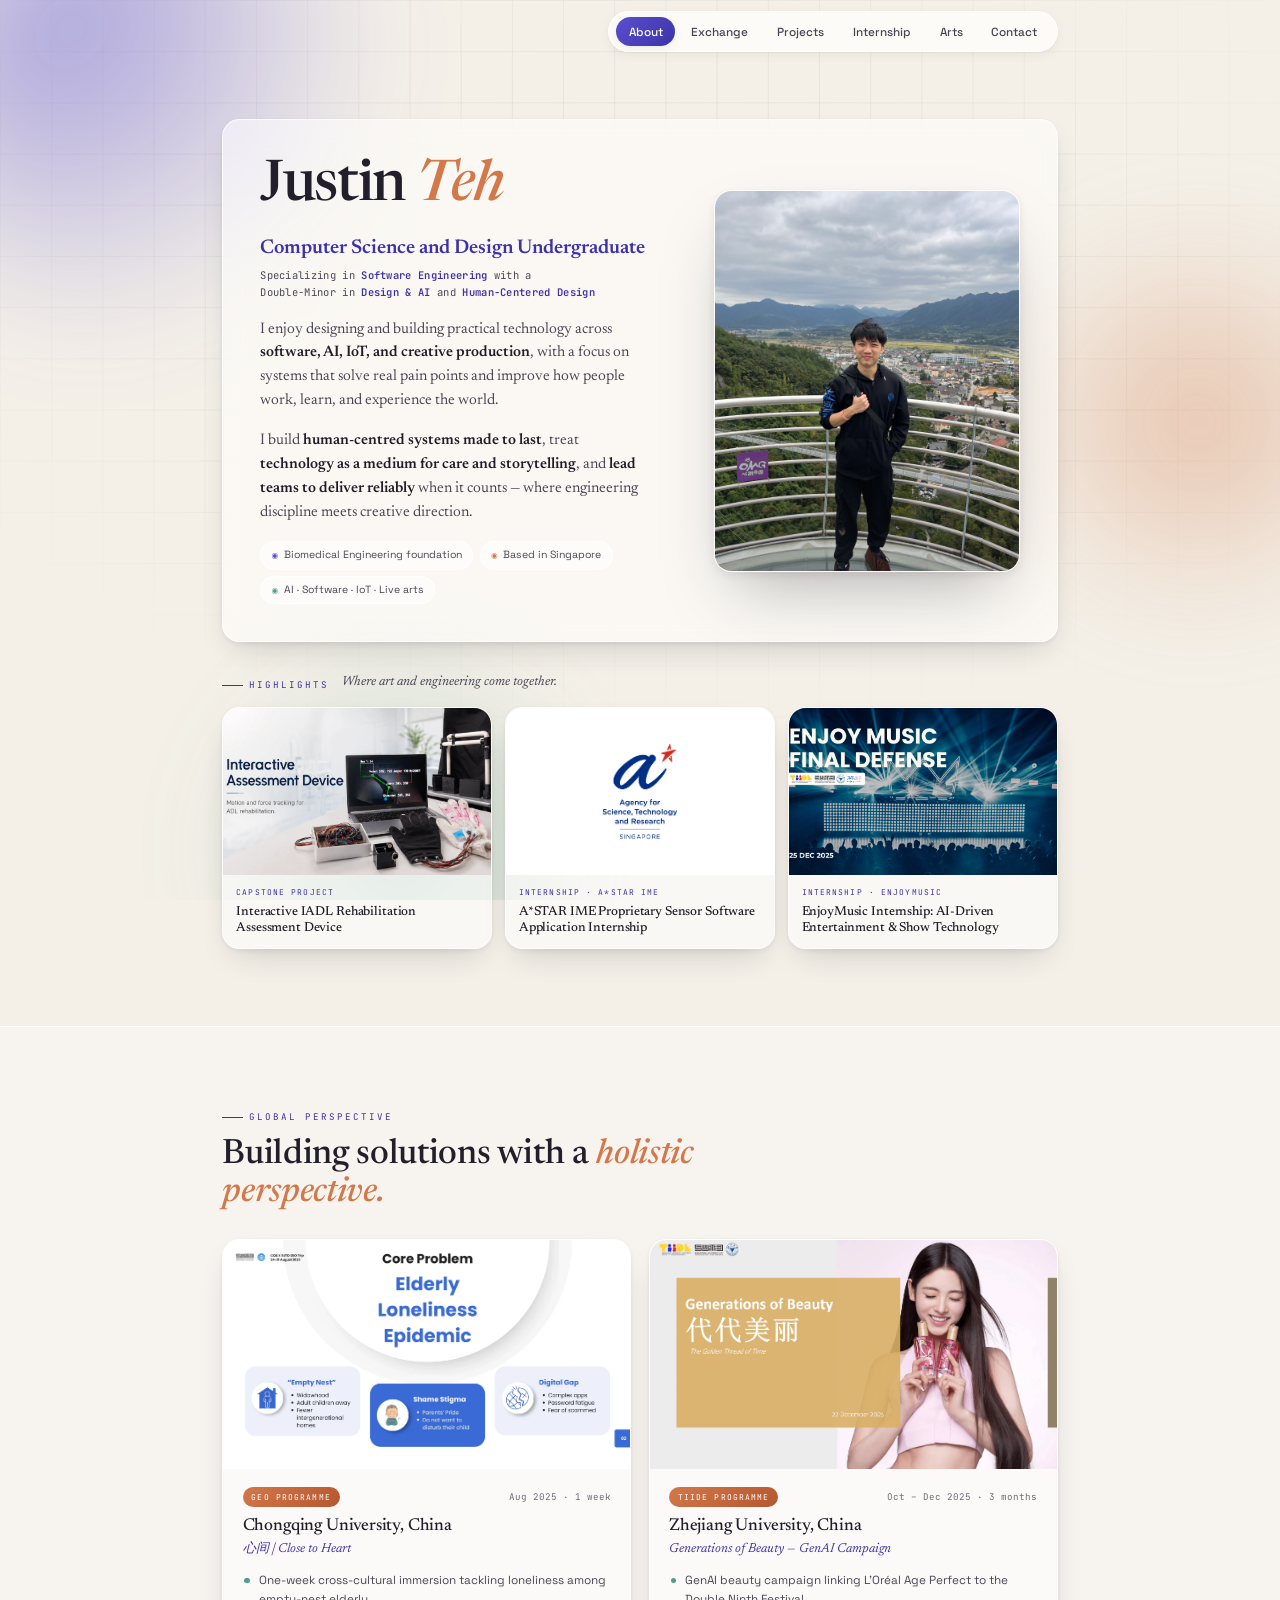
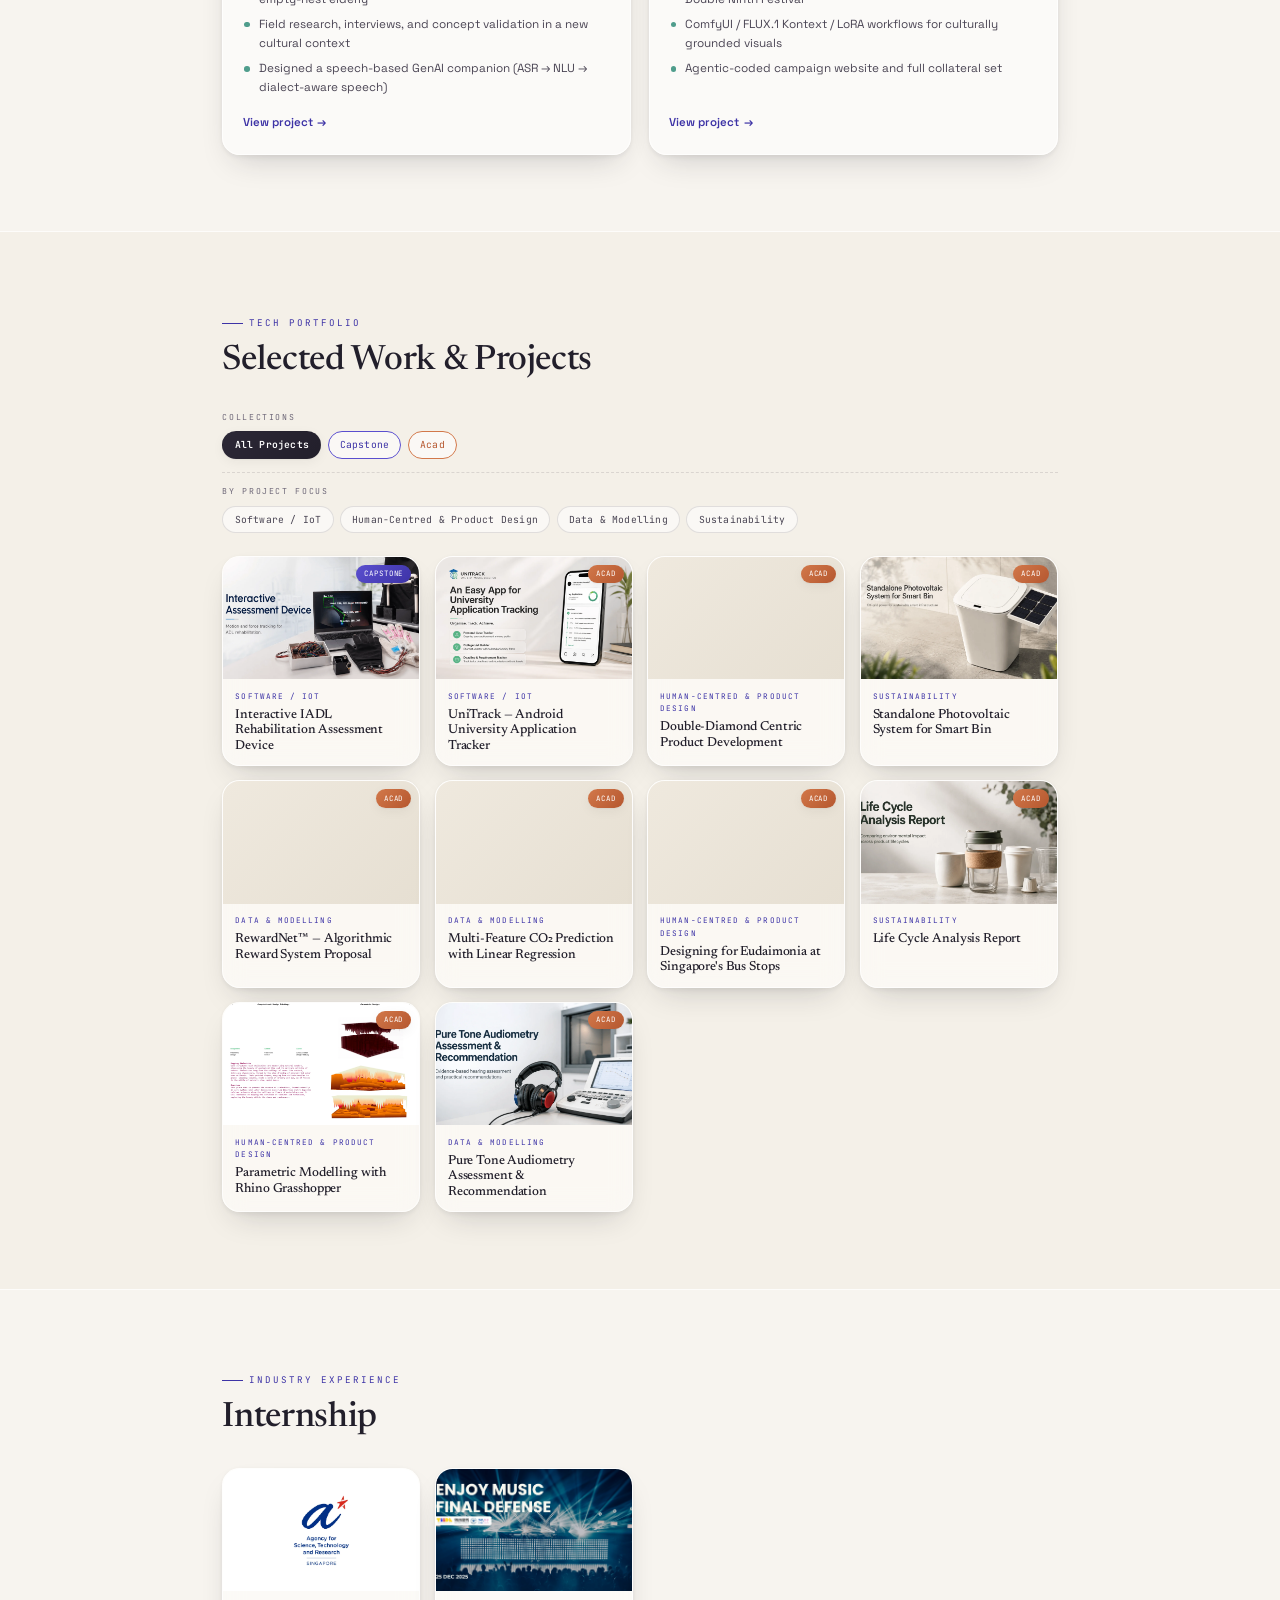
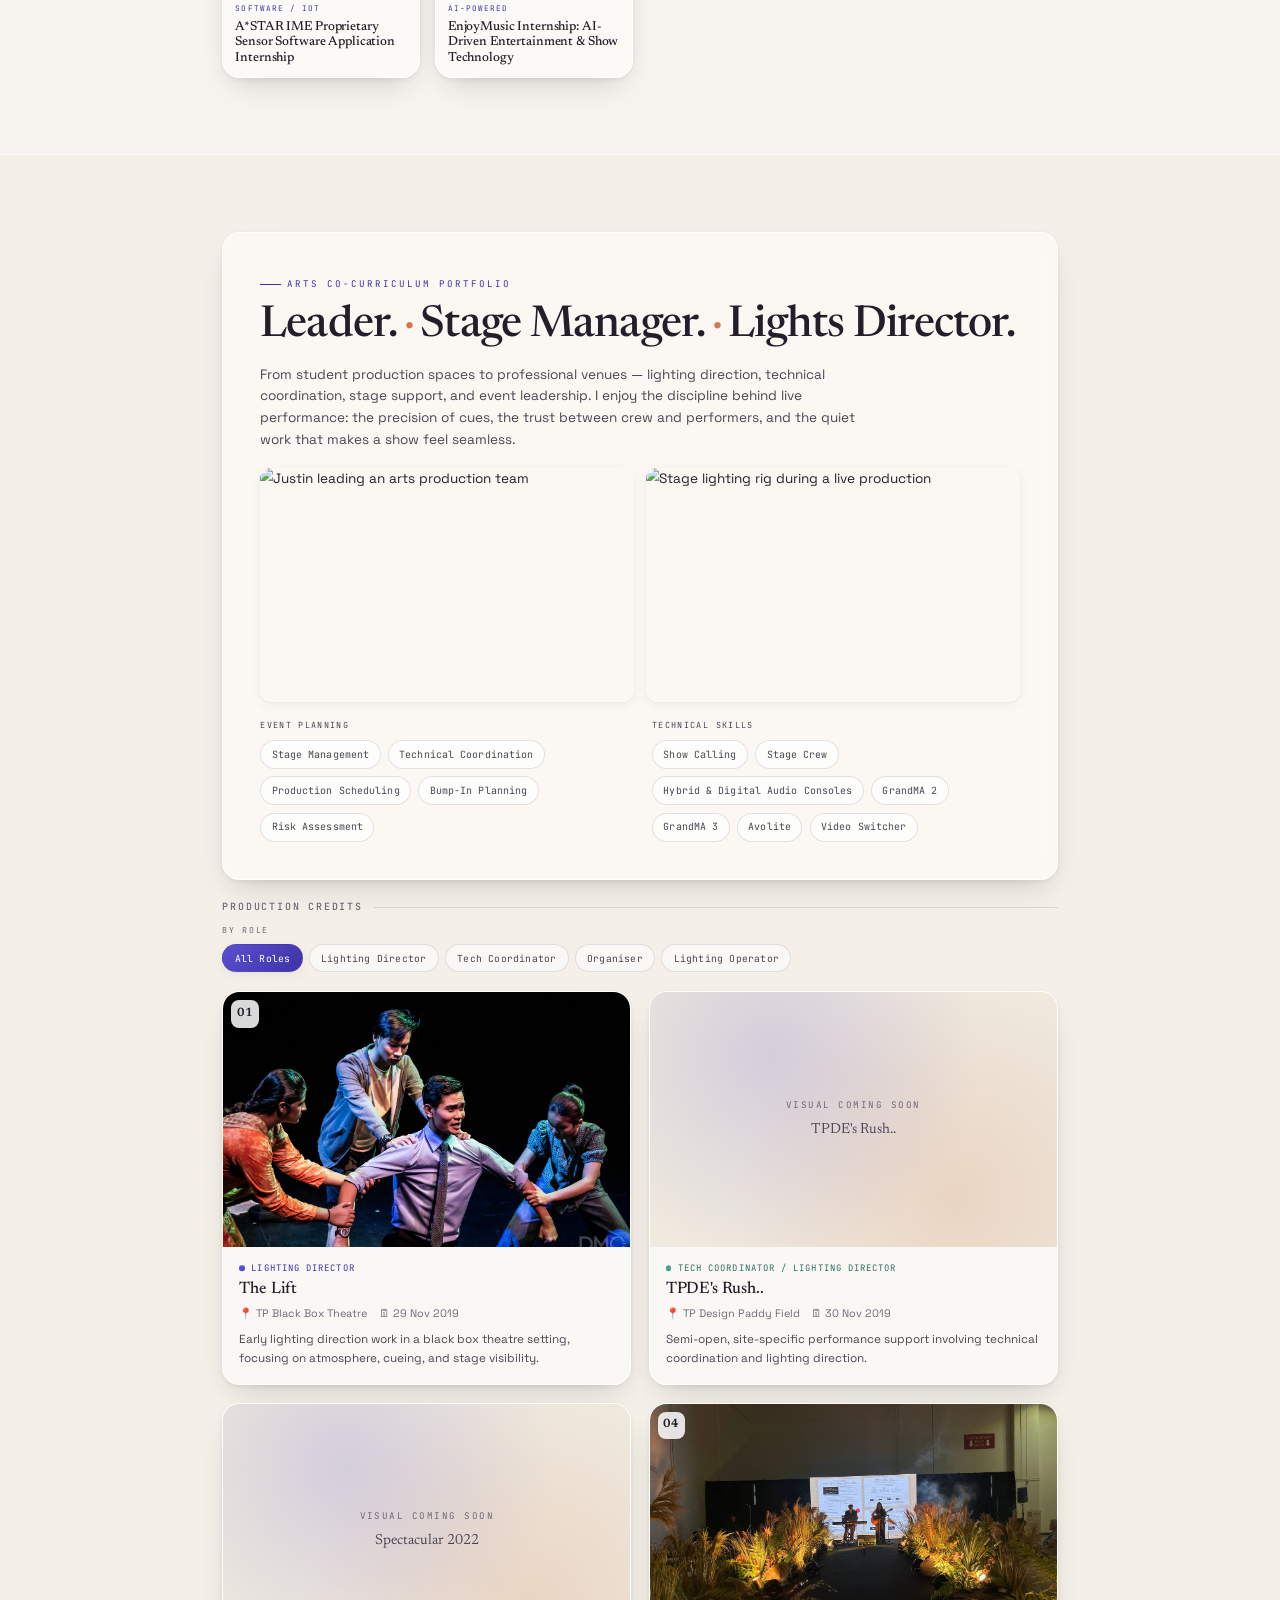
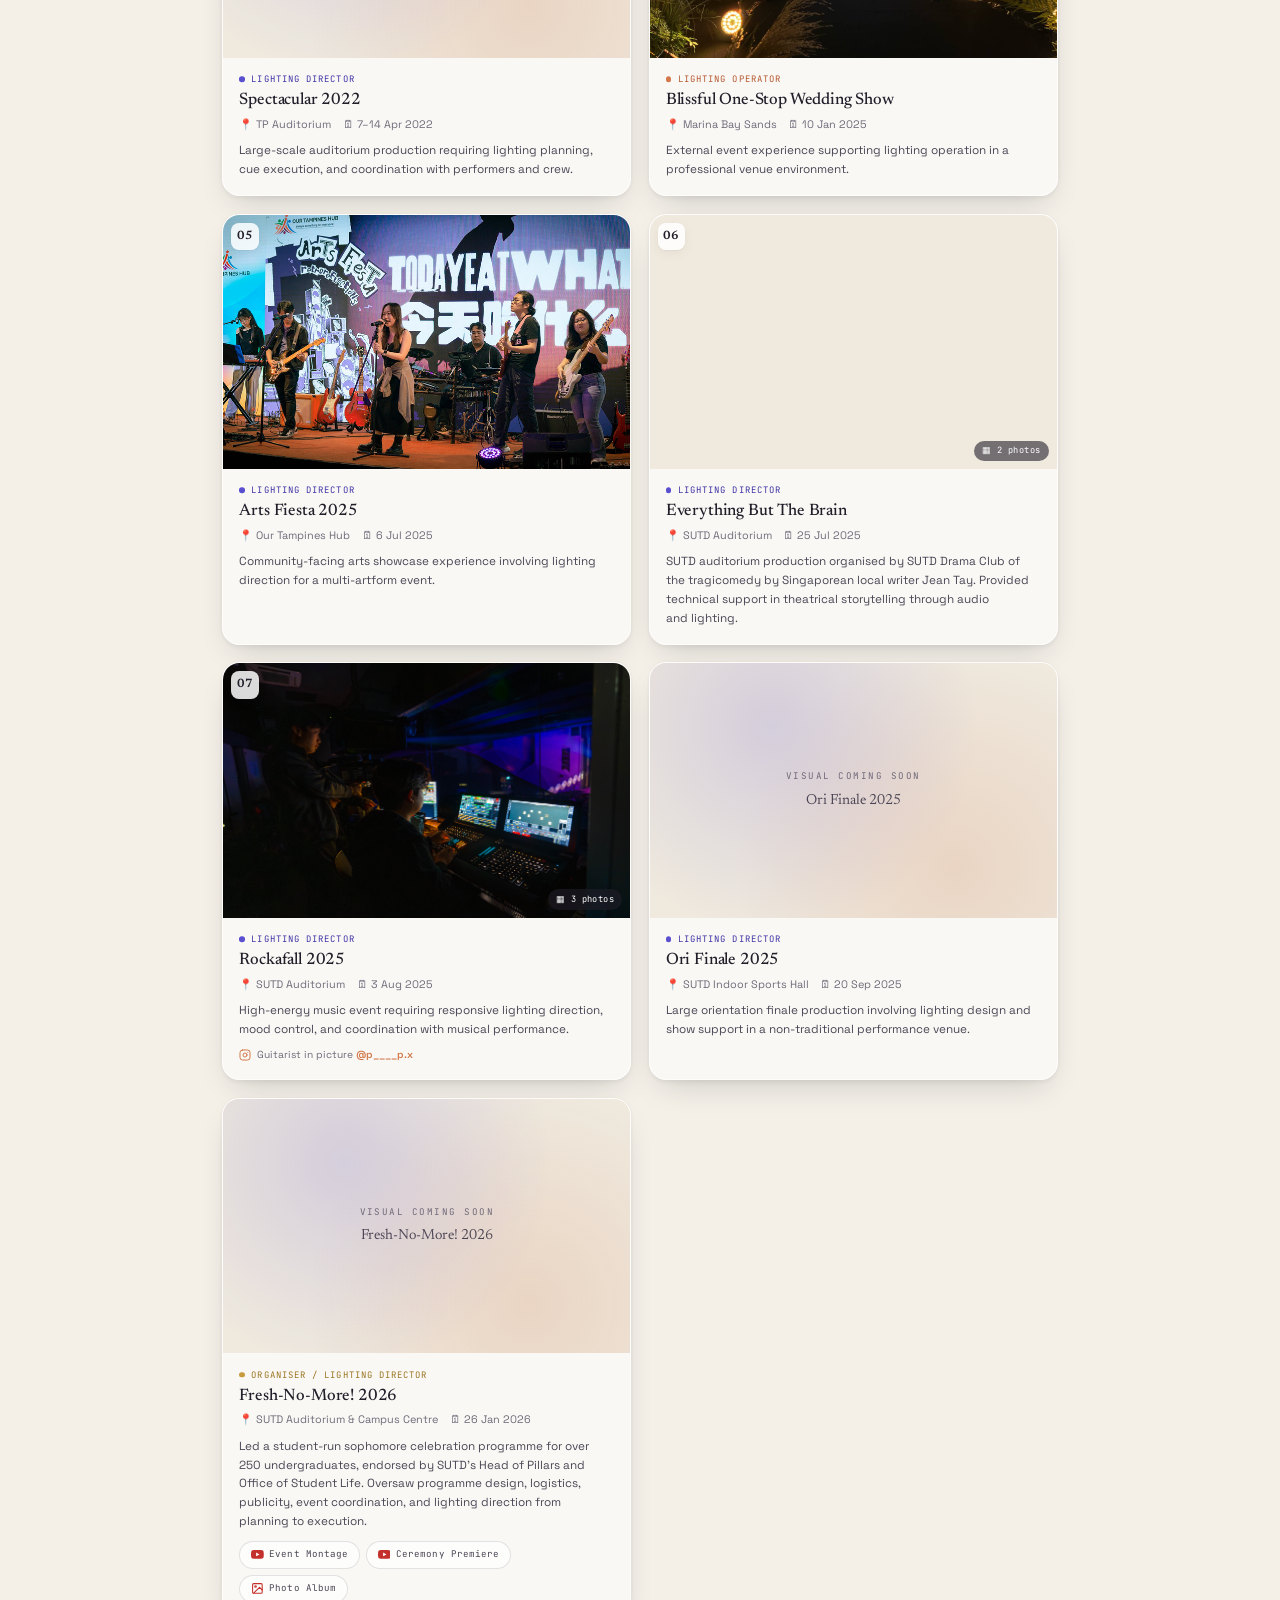
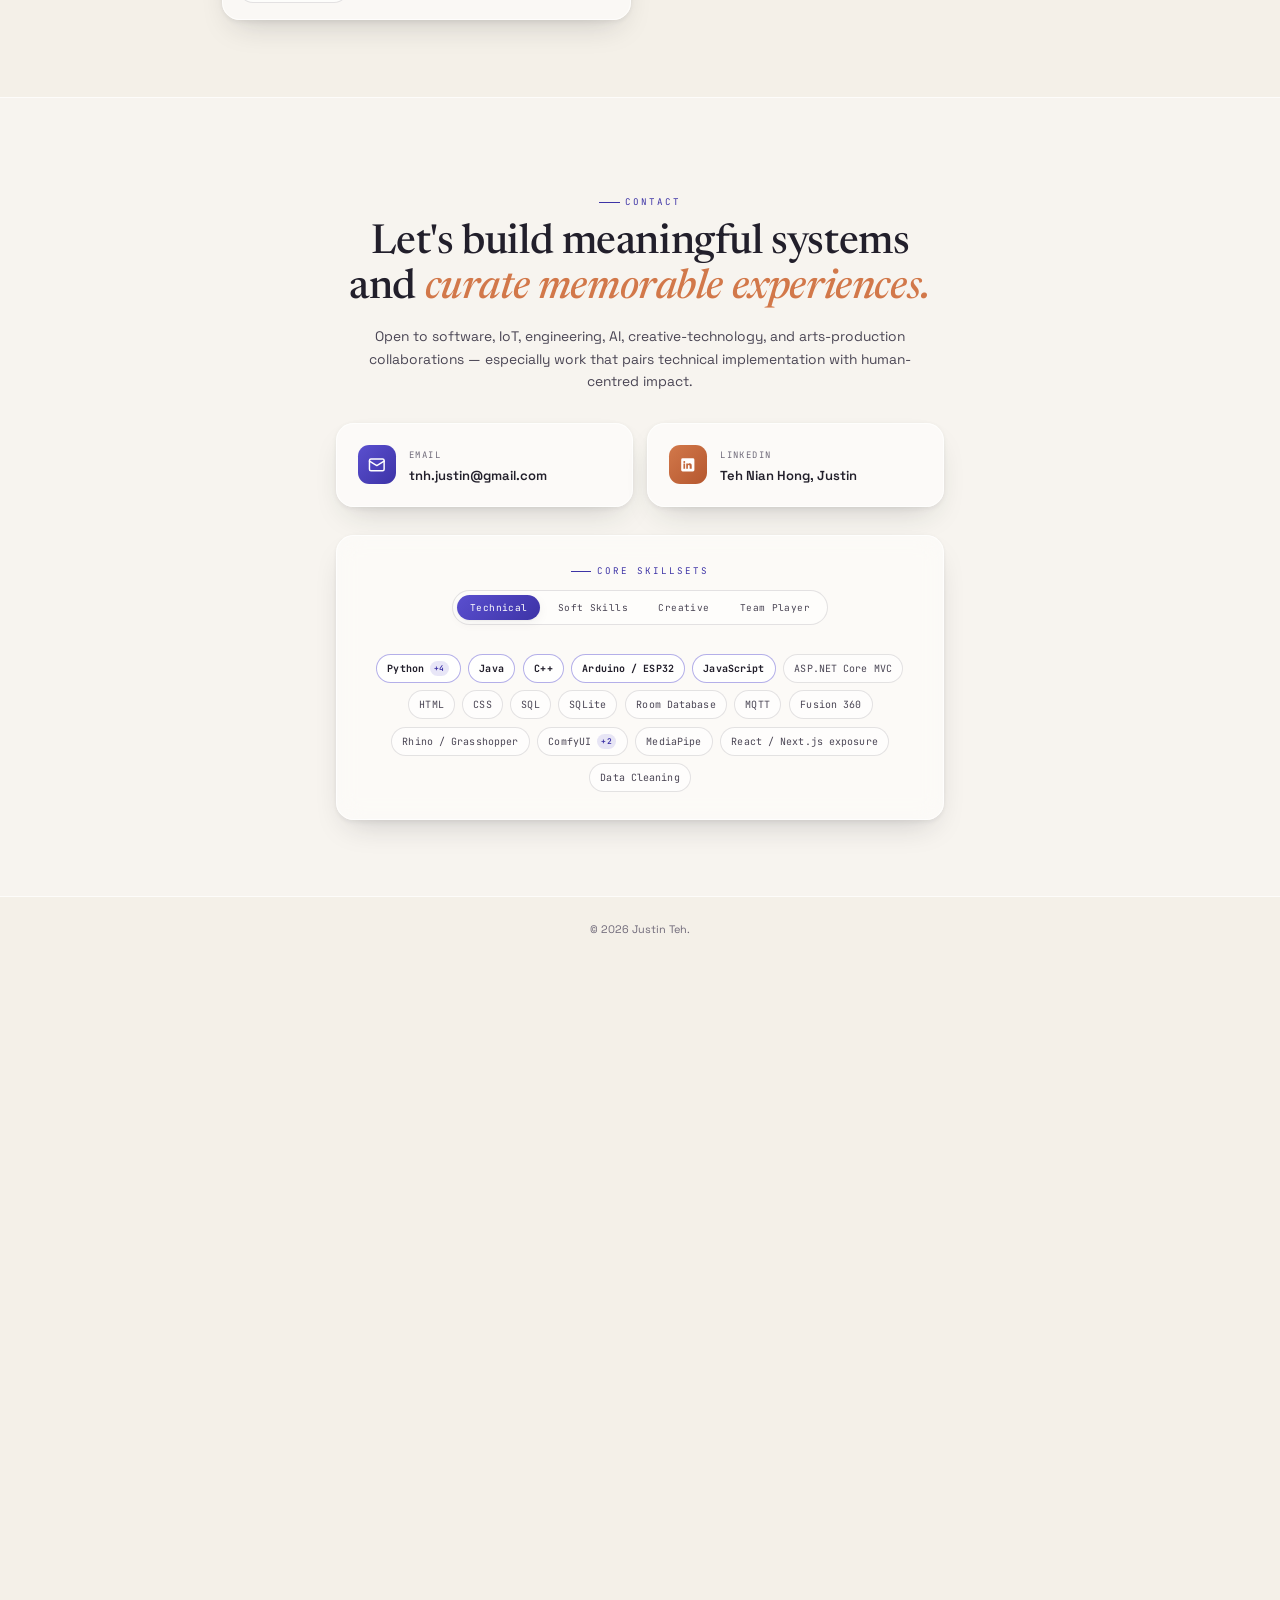
==== commit 56431dc3: "ver 2: post-review" ====
--- a/index.html
+++ b/index.html
@@ -22,11 +22,6 @@
   <header class="site-nav">
     <div class="wrap">
       <nav class="nav-inner" aria-label="Primary">
-        <button class="brand nav-pill" data-target="top" type="button">
-          <span class="brand-mark">JT</span>
-          <span class="brand-name">Justin Teh<span>Arts × Technology</span></span>
-        </button>
-
         <div class="nav-pill nav-pill-links">
           <button class="nav-toggle" aria-label="Toggle navigation" aria-expanded="false" aria-controls="navlist">
             <span></span><span></span><span></span>
@@ -34,9 +29,9 @@
 
           <ul class="navlist" id="navlist">
             <li><button class="nav-link" data-target="about" aria-current="true" aria-label="About" title="About" type="button"><svg class="nav-ico" viewBox="0 0 24 24" fill="none" stroke="currentColor" stroke-width="1.8" stroke-linecap="round" stroke-linejoin="round" aria-hidden="true"><circle cx="12" cy="8" r="4"></circle><path d="M4 21v-1a7 7 0 0 1 14 0v1"></path></svg><span class="nav-txt">About</span></button></li>
-            <li><button class="nav-link" data-target="highlights" aria-label="Highlights" title="Highlights" type="button"><svg class="nav-ico" viewBox="0 0 24 24" fill="none" stroke="currentColor" stroke-width="1.8" stroke-linecap="round" stroke-linejoin="round" aria-hidden="true"><path d="m12 2 2.9 6.2 6.8.8-5 4.6 1.3 6.7L12 17.8 5.7 20.3 7 13.6l-5-4.6 6.8-.8z"></path></svg><span class="nav-txt">Highlights</span></button></li>
-            <li><button class="nav-link" data-target="exchange" aria-label="Global" title="Global" type="button"><svg class="nav-ico" viewBox="0 0 24 24" fill="none" stroke="currentColor" stroke-width="1.8" stroke-linecap="round" stroke-linejoin="round" aria-hidden="true"><circle cx="12" cy="12" r="9"></circle><path d="M3 12h18M12 3a14 14 0 0 1 0 18M12 3a14 14 0 0 0 0 18"></path></svg><span class="nav-txt">Global</span></button></li>
-            <li><button class="nav-link" data-target="work" aria-label="Work" title="Work" type="button"><svg class="nav-ico" viewBox="0 0 24 24" fill="none" stroke="currentColor" stroke-width="1.8" stroke-linecap="round" stroke-linejoin="round" aria-hidden="true"><rect x="3" y="7" width="18" height="13" rx="2"></rect><path d="M8 7V5a2 2 0 0 1 2-2h4a2 2 0 0 1 2 2v2M3 12h18"></path></svg><span class="nav-txt">Work</span></button></li>
+            <li><button class="nav-link" data-target="exchange" aria-label="Exchange" title="Exchange" type="button"><svg class="nav-ico" viewBox="0 0 24 24" fill="none" stroke="currentColor" stroke-width="1.8" stroke-linecap="round" stroke-linejoin="round" aria-hidden="true"><circle cx="12" cy="12" r="9"></circle><path d="M3 12h18M12 3a14 14 0 0 1 0 18M12 3a14 14 0 0 0 0 18"></path></svg><span class="nav-txt">Exchange</span></button></li>
+            <li><button class="nav-link" data-target="projects" aria-label="Projects" title="Projects" type="button"><svg class="nav-ico" viewBox="0 0 24 24" fill="none" stroke="currentColor" stroke-width="1.8" stroke-linecap="round" stroke-linejoin="round" aria-hidden="true"><rect x="3" y="7" width="18" height="13" rx="2"></rect><path d="M8 7V5a2 2 0 0 1 2-2h4a2 2 0 0 1 2 2v2M3 12h18"></path></svg><span class="nav-txt">Projects</span></button></li>
+            <li><button class="nav-link" data-target="internship" aria-label="Internship" title="Internship" type="button"><svg class="nav-ico" viewBox="0 0 24 24" fill="none" stroke="currentColor" stroke-width="1.8" stroke-linecap="round" stroke-linejoin="round" aria-hidden="true"><rect x="3" y="4" width="18" height="16" rx="2"></rect><path d="M3 9h18M8 4V2m8 2V2"></path></svg><span class="nav-txt">Internship</span></button></li>
             <li><button class="nav-link" data-target="arts" aria-label="Arts" title="Arts" type="button"><svg class="nav-ico" viewBox="0 0 24 24" fill="none" stroke="currentColor" stroke-width="1.8" stroke-linecap="round" stroke-linejoin="round" aria-hidden="true"><path d="M9 18a3 3 0 0 0 6 0v-1.4a6 6 0 1 0-6 0z"></path><path d="M10 21h4"></path></svg><span class="nav-txt">Arts</span></button></li>
             <li><button class="nav-link" data-target="contact" aria-label="Contact" title="Contact" type="button"><svg class="nav-ico" viewBox="0 0 24 24" fill="none" stroke="currentColor" stroke-width="1.8" stroke-linecap="round" stroke-linejoin="round" aria-hidden="true"><rect x="3" y="5" width="18" height="14" rx="2"></rect><path d="m3 7 9 6 9-6"></path></svg><span class="nav-txt">Contact</span></button></li>
           </ul>
@@ -55,8 +50,9 @@
           <div class="hero-text">
             <h1 id="about-h">Justin <em>Teh</em></h1>
             <p class="hero-role">Computer Science and Design Undergraduate</p>
-            <p class="hero-subrole">Specializing in Software Engineering with a Double-Minor in Design &amp; AI and Human-Centered Design</p>
-            <p class="hero-tagline">I enjoy designing and building practical technology across software, AI, IoT, and creative production, with a focus on systems that solve real pain points and improve how people work, learn, and experience the world.</p>
+            <p class="hero-subrole">Specializing in <strong>Software Engineering</strong> with a <span class="nowrap">Double-Minor in <strong>Design &amp; AI</strong> and <strong>Human-Centered Design</strong></span></p>
+            <p class="hero-tagline">I enjoy designing and building practical technology across <strong>software, AI, IoT, and creative production</strong>, with a focus on systems that solve real pain points and improve how people work, learn, and experience the world.</p>
+            <p class="hero-tagline hero-tagline-2">I build <strong>human-centred systems made to last</strong>, treat <strong>technology as a medium for care and storytelling</strong>, and <strong>lead teams to deliver reliably</strong> when it counts — where engineering discipline meets creative direction.</p>
             <ul class="hero-facts" aria-label="Quick facts">
               <li><span class="fact-ico" aria-hidden="true">◉</span>Biomedical Engineering foundation</li>
               <li><span class="fact-ico" aria-hidden="true">◉</span>Based in Singapore</li>
@@ -68,58 +64,19 @@
           </div>
         </div>
 
-        <!-- Succinct philosophy — interactive drop cards -->
-        <div class="philosophy reveal" aria-label="What I care about">
-          <details class="drop-card">
-            <summary><span class="drop-k">01</span><span class="drop-t">Build well</span><span class="drop-teaser">Human-centred systems, made to last.</span><span class="drop-chev" aria-hidden="true"></span></summary>
-            <p>CS &amp; Design undergrad with a Biomedical Engineering foundation. I build human-centred systems across software, AI, IoT, and assistive tech — technically reliable, visually considered, meaningful to use.</p>
-          </details>
-          <details class="drop-card">
-            <summary><span class="drop-k">02</span><span class="drop-t">Arts × Technology</span><span class="drop-teaser">Tech as a medium for care.</span><span class="drop-chev" aria-hidden="true"></span></summary>
-            <p>I treat technology as a medium for care, storytelling, and atmosphere — from rehab devices and IoT dashboards to GenAI campaigns and lighting design. I care most where engineering discipline meets creative direction.</p>
-          </details>
-          <details class="drop-card">
-            <summary><span class="drop-k">03</span><span class="drop-t">Lead &amp; deliver</span><span class="drop-teaser">Reliable when it counts.</span><span class="drop-chev" aria-hidden="true"></span></summary>
-            <p>I've led student teams and run live productions where reliability matters. I value clear communication, careful preparation, and service-oriented leadership.</p>
-          </details>
-        </div>
-
-        <!-- Core skillsets — minimisable interactive panel -->
-        <details class="skills-fold reveal" id="skills-fold">
-          <summary>
-            <span class="skills-fold-eyebrow">Core Skillsets</span>
-            <span class="skills-fold-hint">Tap to explore</span>
-            <span class="drop-chev" aria-hidden="true"></span>
-          </summary>
-          <div class="skills-fold-body">
-            <div class="skill-tabs" id="skill-tabs" role="tablist" aria-label="Skill categories">
-              <button class="skill-tab is-active" data-skill-cat="technical" role="tab" aria-selected="true" type="button">Technical</button>
-              <button class="skill-tab" data-skill-cat="creative" role="tab" aria-selected="false" type="button">Soft &amp; Creative</button>
-            </div>
-            <div class="cloud" id="skills-cloud" aria-live="polite"></div>
-          </div>
-        </details>
-      </div>
-    </section>
-
-    <!-- ============ HIGHLIGHTS (sliding gallery) ============ -->
-    <section class="section section-alt" id="highlights" aria-labelledby="highlights-h">
-      <div class="wrap">
-        <div class="section-head reveal">
-          <span class="eyebrow">Highlights</span>
-          <h2 class="section-title" id="highlights-h">Where art and engineering come together.</h2>
-        </div>
-      </div>
-      <div class="hl-stage reveal" aria-roledescription="carousel" aria-label="Featured highlights">
-        <button class="hl-arrow hl-prev" id="hl-prev" type="button" aria-label="Previous highlight">‹</button>
-        <div class="hl-deck" id="hl-track"></div>
-        <button class="hl-arrow hl-next" id="hl-next" type="button" aria-label="Next highlight">›</button>
-      </div>
-      <div class="wrap"><div class="hl-dots" id="hl-dots" role="tablist" aria-label="Highlight navigation"></div></div>
+        <!-- Highlights (merged into About) -->
+        <div class="about-highlights reveal" aria-label="Highlights">
+          <div class="ah-head">
+            <span class="eyebrow">Highlights</span>
+            <p class="ah-sub">Where art and engineering come together.</p>
+          </div>
+          <div class="hl-mini" id="hl-mini"></div>
+        </div>
+      </div>
     </section>
 
     <!-- ============ GLOBAL PERSPECTIVE / EXCHANGE ============ -->
-    <section class="section" id="exchange" aria-labelledby="exchange-h">
+    <section class="section section-alt" id="exchange" aria-labelledby="exchange-h">
       <div class="wrap">
         <div class="exchange-intro reveal">
           <span class="eyebrow">Global Perspective</span>
@@ -129,26 +86,30 @@
       </div>
     </section>
 
-    <!-- ============ TECH PORTFOLIO ============ -->
-    <section class="section section-alt" id="work" aria-labelledby="work-h">
+    <!-- ============ PROJECTS ============ -->
+    <section class="section" id="projects" aria-labelledby="projects-h">
       <div class="wrap">
         <div class="section-head reveal">
           <span class="eyebrow">Tech Portfolio</span>
-          <h2 class="section-title" id="work-h">Selected Work &amp; Projects</h2>
+          <h2 class="section-title" id="projects-h">Selected Work &amp; Projects</h2>
         </div>
 
         <div class="filters reveal" id="filters" role="group" aria-label="Filter projects"></div>
 
-        <h3 class="subhead" id="grp-featured">Featured Projects</h3>
-        <div class="cards" id="cards-featured"></div>
-
-        <h3 class="subhead" id="grp-internship">Internship</h3>
+        <div class="cards" id="cards-projects"></div>
+
+        <p class="section-lead" id="no-results" style="display:none; margin-top:24px;">No projects match that filter yet — try another focus area.</p>
+      </div>
+    </section>
+
+    <!-- ============ INTERNSHIP ============ -->
+    <section class="section section-alt" id="internship" aria-labelledby="internship-h">
+      <div class="wrap">
+        <div class="section-head reveal">
+          <span class="eyebrow">Industry Experience</span>
+          <h2 class="section-title" id="internship-h">Internship</h2>
+        </div>
         <div class="cards" id="cards-internship"></div>
-
-        <h3 class="subhead" id="grp-academic">Academic Design Studies</h3>
-        <div class="cards mini" id="cards-academic"></div>
-
-        <p class="section-lead" id="no-results" style="display:none; margin-top:24px;">No projects match that filter yet — try another focus area.</p>
       </div>
     </section>
 
@@ -156,12 +117,12 @@
     <section class="section" id="arts" aria-labelledby="arts-h">
       <div class="wrap">
         <div class="arts-hero glass reveal">
-          <span class="eyebrow">Arts Portfolio</span>
+          <span class="eyebrow">Arts Co-Curriculum Portfolio</span>
           <h2 id="arts-h">Leader.<span class="sep">·</span>Stage Manager.<span class="sep">·</span>Lights Director.</h2>
           <p>From student production spaces to professional venues — lighting direction, technical coordination, stage support, and event leadership. I enjoy the discipline behind live performance: the precision of cues, the trust between crew and performers, and the quiet work that makes a show feel seamless.</p>
           <div class="arts-openers">
-            <img src="assets/Arts/1Leadership.JPG" alt="Justin leading an arts production team" loading="lazy" />
-            <img src="assets/Arts/1Lights.jpg" alt="Stage lighting rig during a live production" loading="lazy" />
+            <img src="assets/Arts/1Leadership.webp" alt="Justin leading an arts production team" loading="lazy" />
+            <img src="assets/Arts/1Lights.webp" alt="Stage lighting rig during a live production" loading="lazy" />
           </div>
           <div class="arts-skills" id="arts-skills"></div>
         </div>
@@ -199,6 +160,20 @@
               </span>
             </a>
           </div>
+        </div>
+
+        <!-- Core Skillsets — overview -->
+        <div class="skills-overview glass reveal">
+          <div class="skills-overview-head">
+            <span class="eyebrow" style="justify-content:center;">Core Skillsets</span>
+            <div class="skill-tabs" id="skill-tabs" role="tablist" aria-label="Skill categories">
+              <button class="skill-tab is-active" data-skill-cat="technical" role="tab" aria-selected="true" type="button">Technical</button>
+              <button class="skill-tab" data-skill-cat="creative" role="tab" aria-selected="false" type="button">Soft Skills</button>
+              <button class="skill-tab" data-skill-cat="productions" role="tab" aria-selected="false" type="button">Creative</button>
+              <button class="skill-tab" data-skill-cat="team" role="tab" aria-selected="false" type="button">Team Player</button>
+            </div>
+          </div>
+          <div class="cloud" id="skills-cloud" aria-live="polite"></div>
         </div>
       </div>
     </section>
--- a/style.css
+++ b/style.css
@@ -7,7 +7,7 @@
    ============================================================ */
 
 /* ---------- Fonts ---------- */
-@import url('https://fonts.googleapis.com/css2?family=Newsreader:ital,opsz,wght@0,6..72,400;0,6..72,500;0,6..72,600;1,6..72,400;1,6..72,500&family=Space+Grotesk:wght@400;500;600;700&family=JetBrains+Mono:wght@400;500;600&display=swap');
+@import url('https://fonts.googleapis.com/css2?family=Newsreader:ital,opsz,wght@0,6..72,400;0,6..72,500;0,6..72,600;1,6..72,400;1,6..72,500&family=Space+Grotesk:wght@400;500;600;700&family=JetBrains+Mono:wght@400;500;600;700&display=swap');
 
 /* ---------- Design tokens ---------- */
 :root {
@@ -993,34 +993,32 @@
   .navlist { top: calc(100% + 10px); }
 }
 
-/* --- Compact, at-a-glance portfolio cards (Cover + eyebrow + name + tagline) --- */
-#work .cards,
-#work .cards.mini,
-#cards-featured { grid-template-columns: repeat(auto-fill, minmax(238px, 1fr)); gap: 18px; }
-#cards-featured .card { flex-direction: column; }
-#cards-featured .card-media,
-#cards-featured .card-media.is-feature { width: auto; min-height: 0; aspect-ratio: 16 / 10; }
-#cards-featured .card-body { width: auto; justify-content: flex-start; }
-#work .card-media { aspect-ratio: 16 / 10; }
-#work .card-body { padding: 13px 15px 15px; }
+/* --- Compact, at-a-glance portfolio cards (Cover + eyebrow + name) --- */
+#projects .cards,
+#internship .cards { grid-template-columns: repeat(auto-fill, minmax(238px, 1fr)); gap: 18px; }
+#projects .card-media,
+#internship .card-media { aspect-ratio: 16 / 10; }
+#projects .card-body,
+#internship .card-body { padding: 13px 15px 15px; }
 .card-eyebrow {
   font-family: var(--mono); font-size: 0.6rem; letter-spacing: 0.14em;
   text-transform: uppercase; color: var(--violet-deep); display: block; margin-bottom: 6px;
 }
-#work .card h3, #work .cards.mini .card h3 { font-size: 1.02rem; margin-bottom: 5px; line-height: 1.18; }
+#projects .card h3,
+#internship .card h3 { font-size: 1.02rem; margin-bottom: 0; line-height: 1.18; }
 .card-tagline { color: var(--ink-soft); font-size: 0.85rem; line-height: 1.42; margin: 0; }
 .subhead { margin: 26px 0 14px; }
 .subhead:first-of-type { margin-top: 4px; }
 
-/* --- Phones: pack academic/internship cards into a 2-up grid so the list
-       isn't one long single column. Flagship stays full-width. --- */
+/* --- Phones: pack cards into a 2-up grid so the list
+       isn't one long single column. --- */
 @media (max-width: 560px) {
-  #work .cards,
-  #work .cards.mini { grid-template-columns: repeat(2, minmax(0, 1fr)); gap: 12px; }
-  #cards-featured { grid-template-columns: 1fr; }
-  #work .card-body { padding: 11px 12px 13px; }
-  #work .card h3,
-  #work .cards.mini .card h3 { font-size: 0.9rem; line-height: 1.16; }
+  #projects .cards,
+  #internship .cards { grid-template-columns: repeat(2, minmax(0, 1fr)); gap: 12px; }
+  #projects .card-body,
+  #internship .card-body { padding: 11px 12px 13px; }
+  #projects .card h3,
+  #internship .card h3 { font-size: 0.9rem; line-height: 1.16; }
   .card-eyebrow { font-size: 0.55rem; margin-bottom: 5px; }
   .card-tagline {
     font-size: 0.76rem; line-height: 1.38;
@@ -1028,9 +1026,10 @@
   }
 }
 @media (max-width: 380px) {
-  #work .cards,
-  #work .cards.mini { gap: 10px; }
-  #work .card-body { padding: 9px 10px 11px; }
+  #projects .cards,
+  #internship .cards { gap: 10px; }
+  #projects .card-body,
+  #internship .card-body { padding: 9px 10px 11px; }
 }
 
 /* --- Highlights: white-body cards (image top, readable text below) --- */
@@ -1182,3 +1181,107 @@
   .nav-ico { display: block; width: 23px; height: 23px; }
   .nav-txt { display: none; }
 }
+
+/* ============================================================
+   REVISION 9 — nav simplification, merged Highlights,
+   collection badges, logo covers, contact skills overview
+   ============================================================ */
+
+/* Brand pill removed → keep the links pill anchored to the right */
+.nav-inner { justify-content: flex-end; }
+
+/* Hero: subrole stretched toward the role's line length; keywords emphasised */
+.hero-subrole { max-width: 58ch; font-size: 0.82rem; color: var(--ink-soft); line-height: 1.6; }
+.hero-subrole .nowrap { white-space: nowrap; }
+.hero-subrole strong { color: var(--violet-deep); font-weight: 600; }
+.hero-tagline strong { color: var(--ink); font-weight: 600; }
+.hero-tagline-2 { margin-top: 0.2rem; }
+
+/* Merged Highlights — compact cards below the bio */
+.about-highlights { margin-top: clamp(24px, 3.4vw, 38px); }
+.ah-head { display: flex; align-items: baseline; gap: 16px; flex-wrap: wrap; margin-bottom: 16px; }
+.ah-head .eyebrow { margin-bottom: 0; }
+.ah-sub { font-family: var(--serif); font-style: italic; color: var(--ink-soft); font-size: 1.05rem; margin: 0; }
+.hl-mini { display: grid; grid-template-columns: repeat(3, 1fr); gap: 16px; }
+.hlm-card {
+  display: flex; flex-direction: column; overflow: hidden; cursor: pointer;
+  background: var(--glass); border: 1px solid var(--glass-border);
+  border-radius: var(--radius); box-shadow: var(--shadow-md);
+  transition: transform 0.25s ease, box-shadow 0.25s ease;
+}
+.hlm-card:hover { transform: translateY(-5px); box-shadow: var(--shadow-lg); }
+.hlm-card:focus-visible { outline: 2px solid var(--violet); outline-offset: 3px; }
+.hlm-media { aspect-ratio: 16/10; overflow: hidden; background: var(--paper-2); position: relative; }
+.hlm-media img { width: 100%; height: 100%; object-fit: cover; transition: transform 0.5s ease; }
+.hlm-card:hover .hlm-media img { transform: scale(1.04); }
+.hlm-body { padding: 14px 16px 16px; }
+.hlm-label { font-family: var(--mono); font-size: 0.62rem; letter-spacing: 0.14em; text-transform: uppercase; color: var(--violet-deep); display: block; margin-bottom: 6px; }
+.hlm-card h3 { font-size: 1.02rem; line-height: 1.2; }
+@media (max-width: 760px) { .hl-mini { grid-template-columns: 1fr; } }
+
+/* Logo / contain covers (e.g. A*STAR) — centred on a clean surface */
+.card-media img.is-contain,
+.hlm-media img.is-contain,
+.modal-hero img.is-contain { object-fit: contain; background: #fff; padding: 8%; }
+
+/* Collection badge (Capstone / Acad) on project cards */
+.card-media { position: relative; }
+.card-badge {
+  position: absolute; top: 10px; right: 10px; z-index: 2;
+  font-family: var(--mono); font-size: 0.58rem; letter-spacing: 0.12em; text-transform: uppercase;
+  padding: 4px 10px; border-radius: var(--radius-pill); color: #fff;
+  backdrop-filter: blur(6px); box-shadow: var(--shadow-sm);
+}
+.card-badge.coll-capstone { background: linear-gradient(135deg, var(--violet), var(--violet-deep)); }
+.card-badge.coll-acad { background: linear-gradient(135deg, var(--terra), #b5572f); }
+
+/* Modal — completion period, shown right below the title */
+.modal-period {
+  font-family: var(--mono); font-size: 0.72rem; letter-spacing: 0.08em; text-transform: uppercase;
+  color: var(--violet-deep); margin: -6px 0 10px;
+}
+
+/* Filter theming — Capstone / Acad collection chips */
+.filter-btn[data-filter="Capstone"] { border-color: var(--violet); color: var(--violet-deep); }
+.filter-btn[data-filter="Capstone"][aria-pressed="true"] { background: linear-gradient(135deg, var(--violet), var(--violet-deep)); color: #fff; border-color: transparent; box-shadow: 0 6px 16px -8px rgba(90,79,207,0.7); }
+.filter-btn[data-filter="Acad"] { border-color: var(--terra); color: #b5572f; }
+.filter-btn[data-filter="Acad"][aria-pressed="true"] { background: linear-gradient(135deg, var(--terra), #b5572f); color: #fff; border-color: transparent; box-shadow: 0 6px 16px -8px rgba(210,120,74,0.7); }
+
+/* Contact — Core Skillsets overview */
+.skills-overview { margin: 36px auto 0; max-width: 760px; padding: clamp(22px, 3vw, 34px); border-radius: var(--radius); text-align: center; }
+.skills-overview-head { display: flex; flex-direction: column; align-items: center; gap: 14px; margin-bottom: 18px; }
+.skills-overview .eyebrow { margin-bottom: 0; }
+.skills-overview .cloud { justify-content: center; }
+
+/* Skill chips — emphasised core languages + expandable sub-libraries (floating card, no layout shift) */
+.chip-bold { font-weight: 700; color: var(--ink); border-color: rgba(90,79,207,0.45); background: rgba(255,255,255,0.85); }
+.chip-expand { position: relative; display: inline-flex; align-items: center; gap: 7px; cursor: help; z-index: 1; }
+.chip-expand:hover,
+.chip-expand:focus-within { z-index: 60; }
+.chip-expand .chip-caret {
+  font-family: var(--mono); font-size: 0.62rem; font-weight: 600; color: var(--violet-deep);
+  background: rgba(90,79,207,0.14); border-radius: 999px; padding: 1px 6px;
+}
+.chip-expand .chip-libs {
+  position: absolute; top: calc(100% + 9px); left: 50%; transform: translateX(-50%) translateY(4px);
+  display: flex; flex-wrap: wrap; gap: 6px; width: max-content; max-width: 260px;
+  background: var(--paper, #fff); border: 1px solid var(--line); border-radius: 12px;
+  padding: 10px 12px; box-shadow: var(--shadow-lg);
+  opacity: 0; pointer-events: none; z-index: 30;
+  transition: opacity 0.2s ease, transform 0.2s ease;
+}
+.chip-expand::after {
+  content: ""; position: absolute; top: 100%; left: 50%; transform: translateX(-50%);
+  border: 6px solid transparent; border-bottom-color: var(--line);
+  opacity: 0; transition: opacity 0.2s ease; z-index: 29;
+}
+.chip-expand:hover .chip-libs,
+.chip-expand:focus-within .chip-libs { opacity: 1; transform: translateX(-50%) translateY(0); pointer-events: auto; }
+.chip-expand:hover::after,
+.chip-expand:focus-within::after { opacity: 1; }
+.chip-expand .lib {
+  font-family: var(--mono); font-size: 0.7rem; padding: 3px 9px; border-radius: 999px;
+  background: rgba(90,79,207,0.12); color: var(--violet-deep); white-space: nowrap;
+}
+  border: 1px solid rgba(90,79,207,0.22);
+}
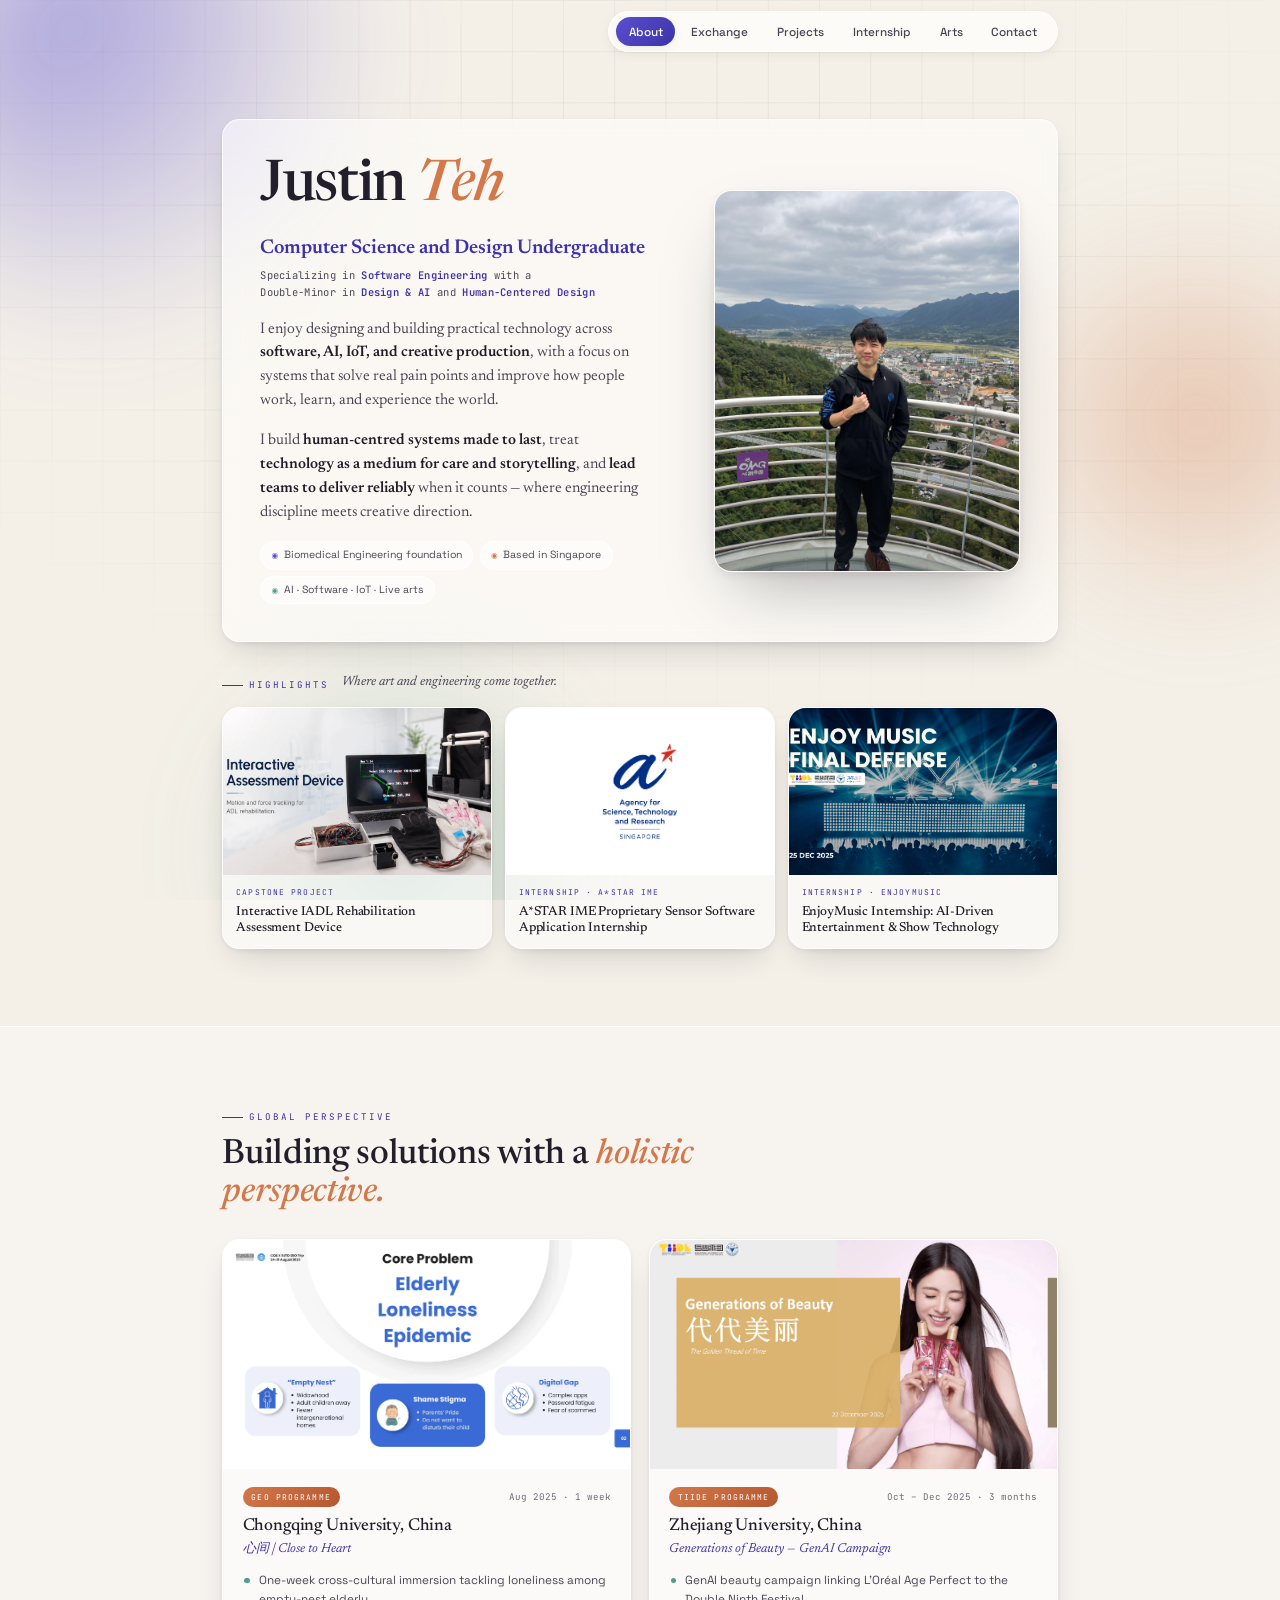
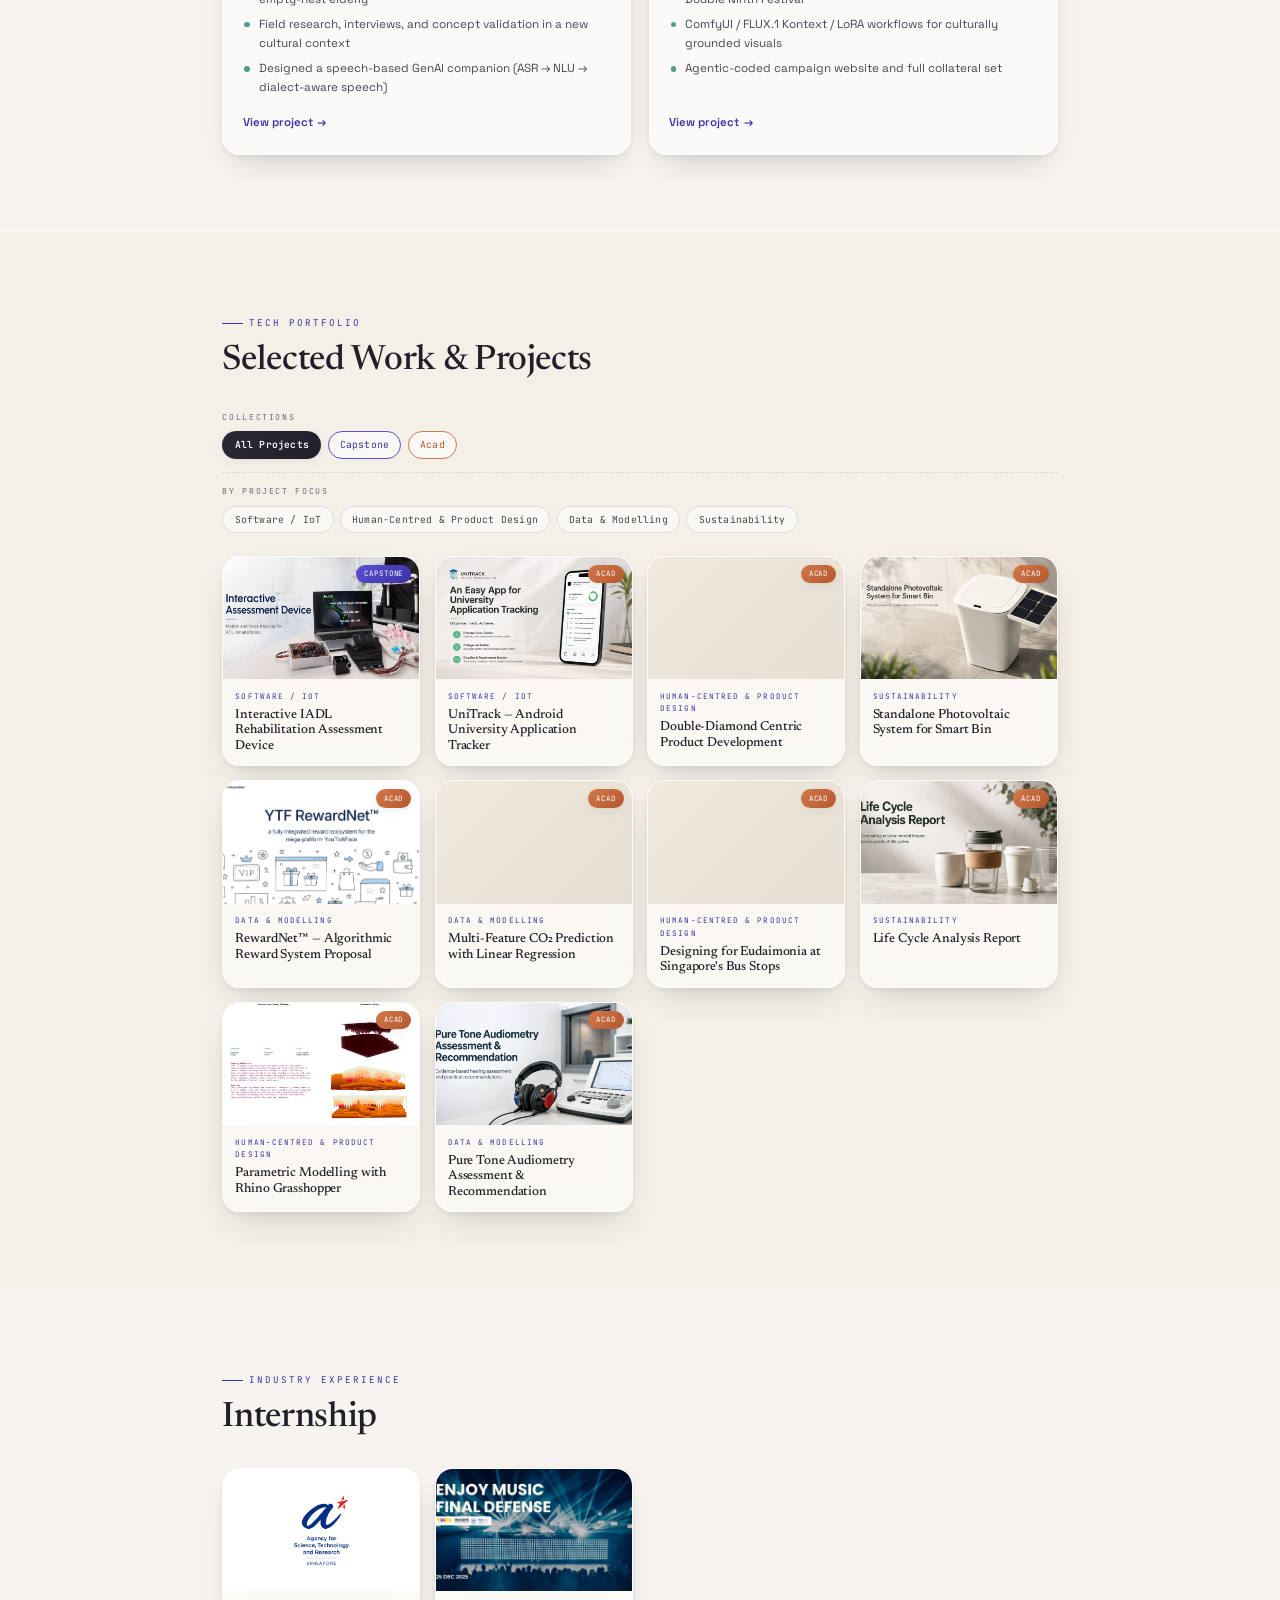
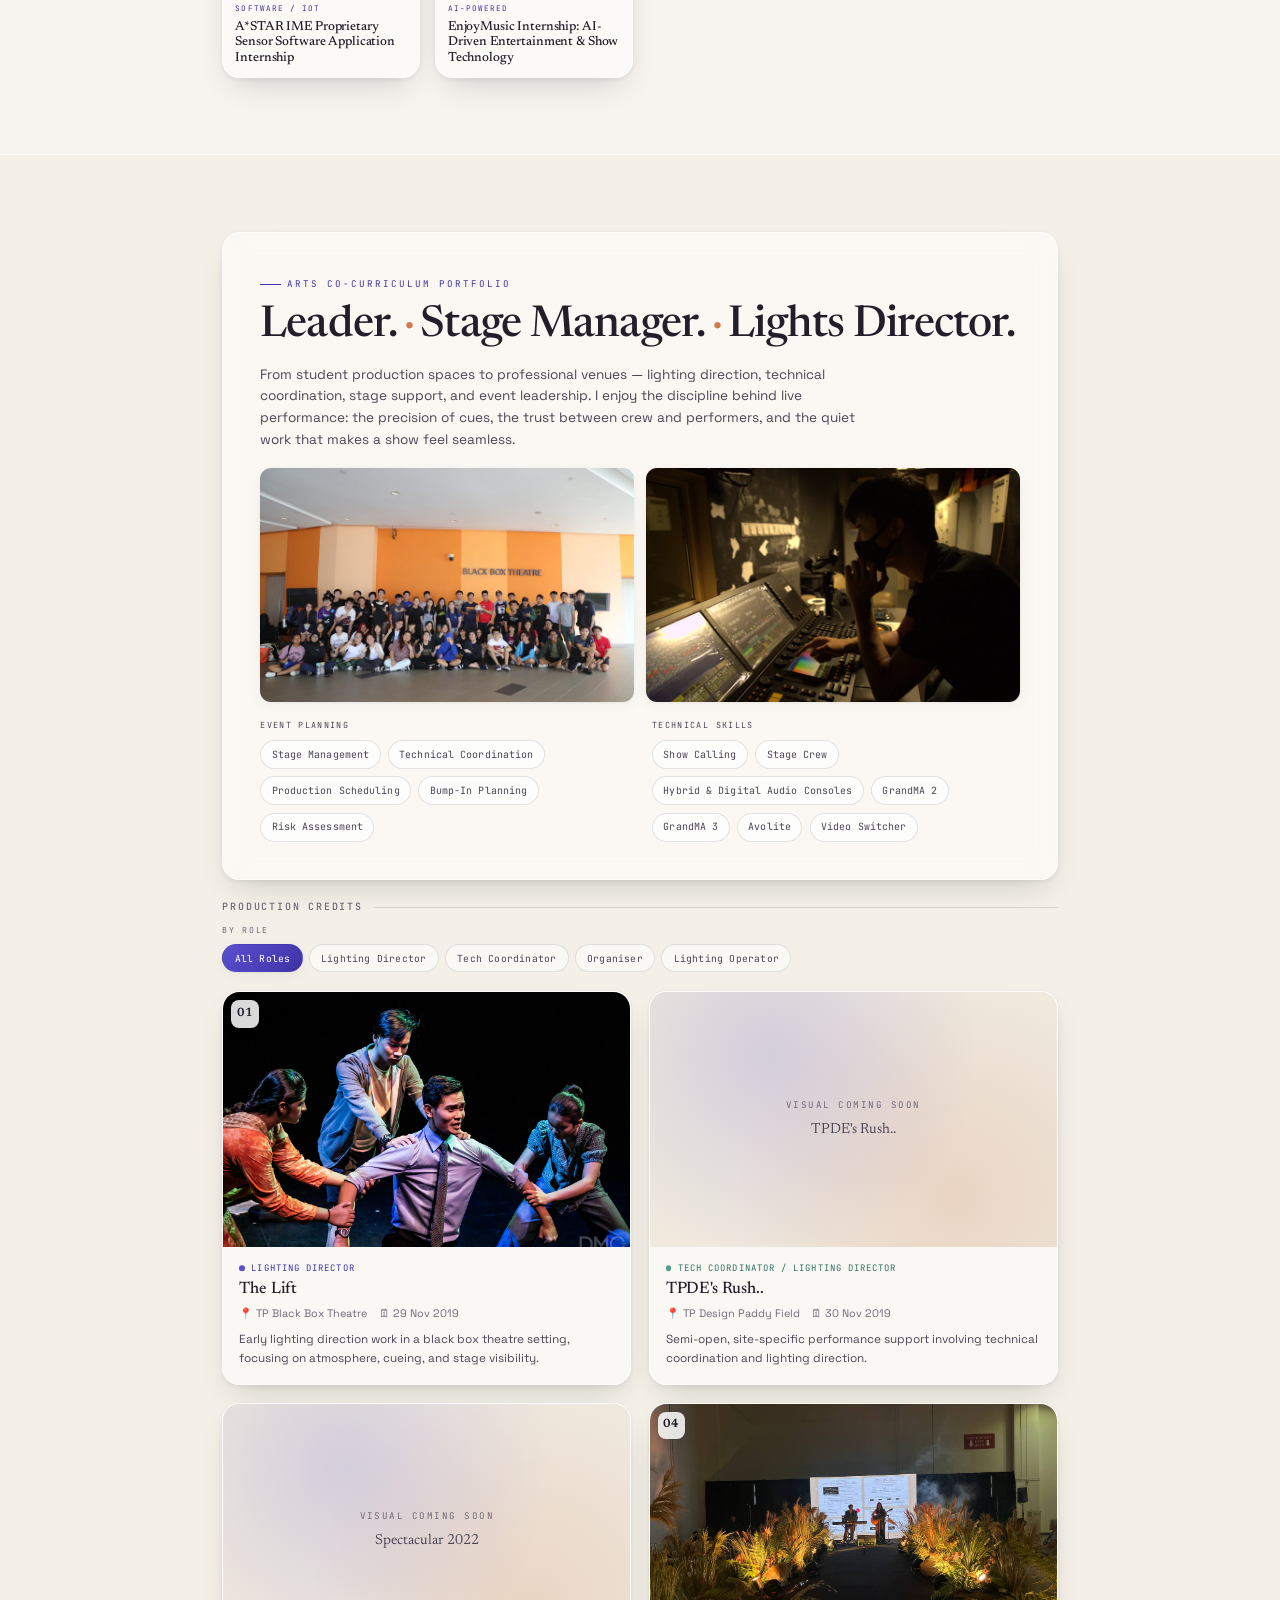
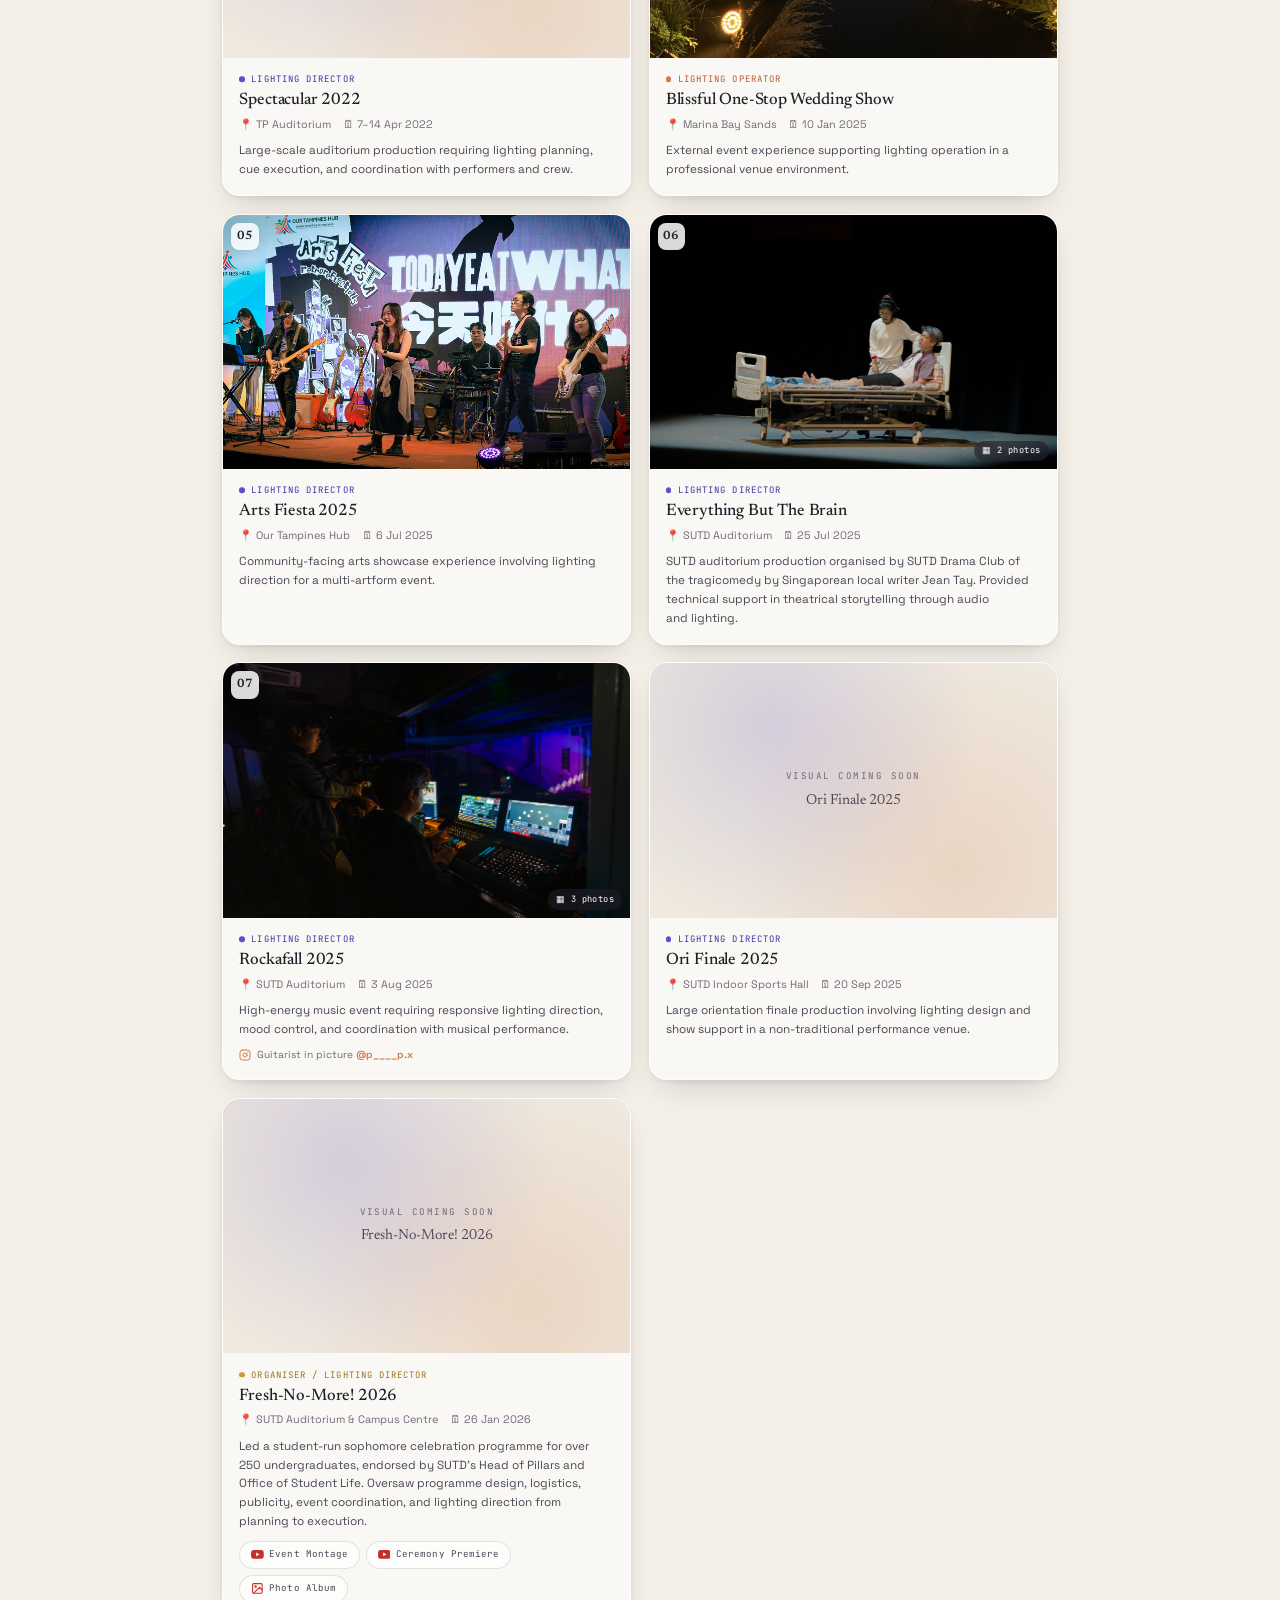
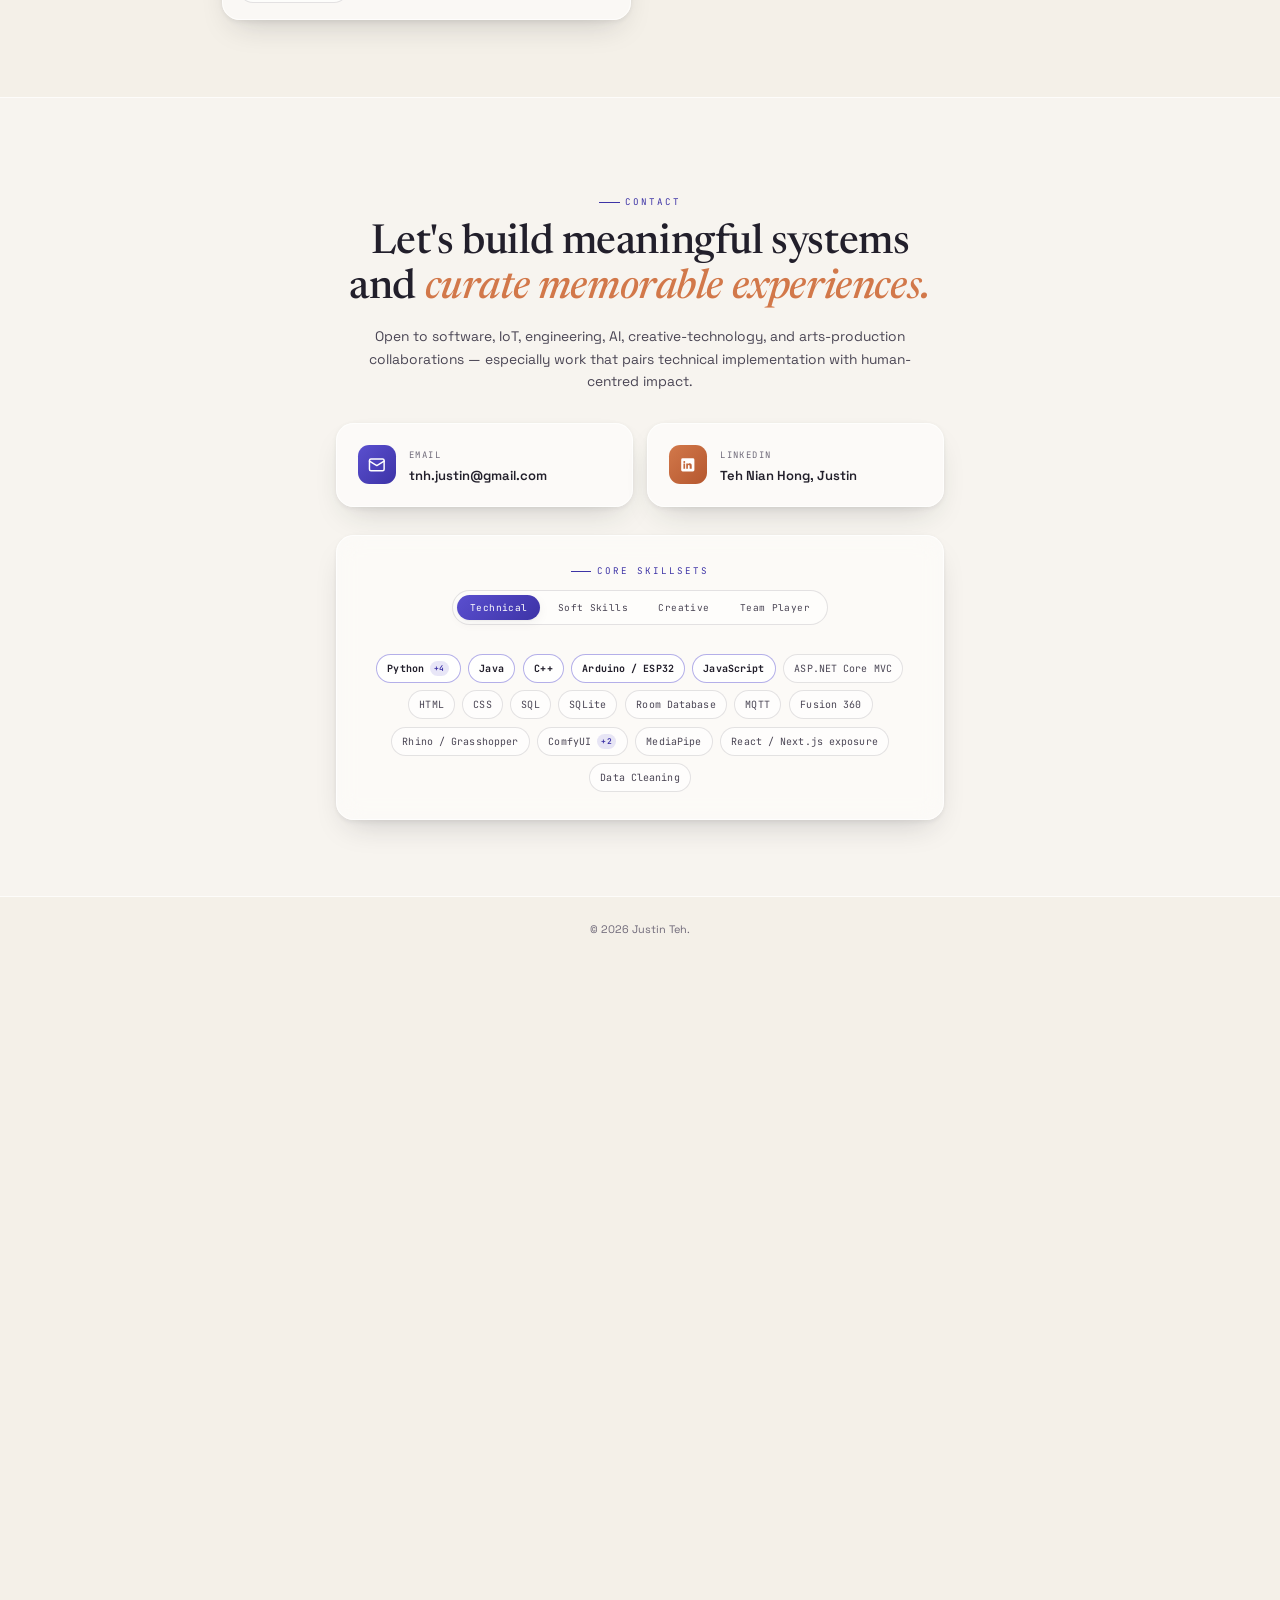
==== commit b2a03ad3: "ver 2.6: refreshed asset" ====
--- a/index.html
+++ b/index.html
@@ -121,8 +121,8 @@
           <h2 id="arts-h">Leader.<span class="sep">·</span>Stage Manager.<span class="sep">·</span>Lights Director.</h2>
           <p>From student production spaces to professional venues — lighting direction, technical coordination, stage support, and event leadership. I enjoy the discipline behind live performance: the precision of cues, the trust between crew and performers, and the quiet work that makes a show feel seamless.</p>
           <div class="arts-openers">
-            <img src="assets/Arts/1Leadership.webp" alt="Justin leading an arts production team" loading="lazy" />
-            <img src="assets/Arts/1Lights.webp" alt="Stage lighting rig during a live production" loading="lazy" />
+            <img src="assets/Arts/1Leadership.webp" alt="Justin leading an arts production team" loading="lazy" onerror="this.onerror=null;this.src='assets/Arts/1Leadership.JPG';" />
+            <img src="assets/Arts/1Lights.webp" alt="Stage lighting rig during a live production" loading="lazy" onerror="this.onerror=null;this.src='assets/Arts/1Lights.jpg';" />
           </div>
           <div class="arts-skills" id="arts-skills"></div>
         </div>
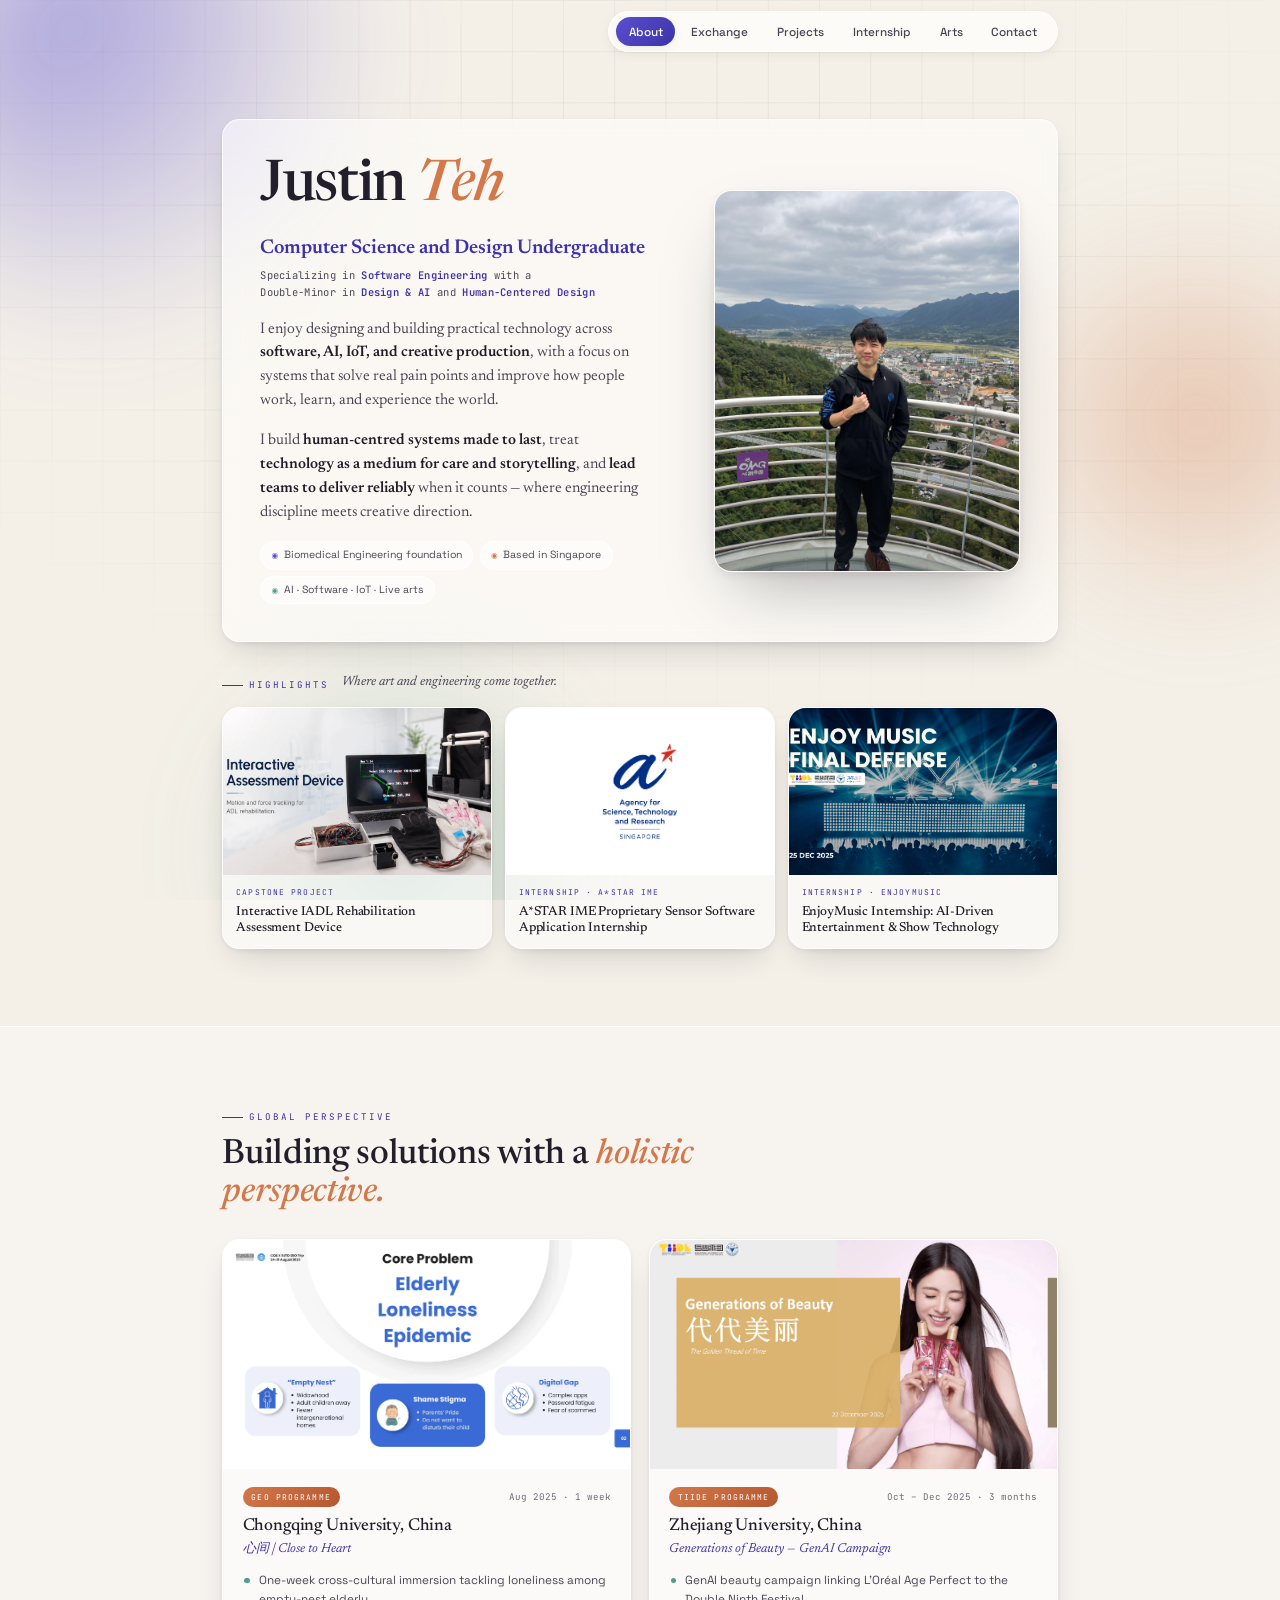
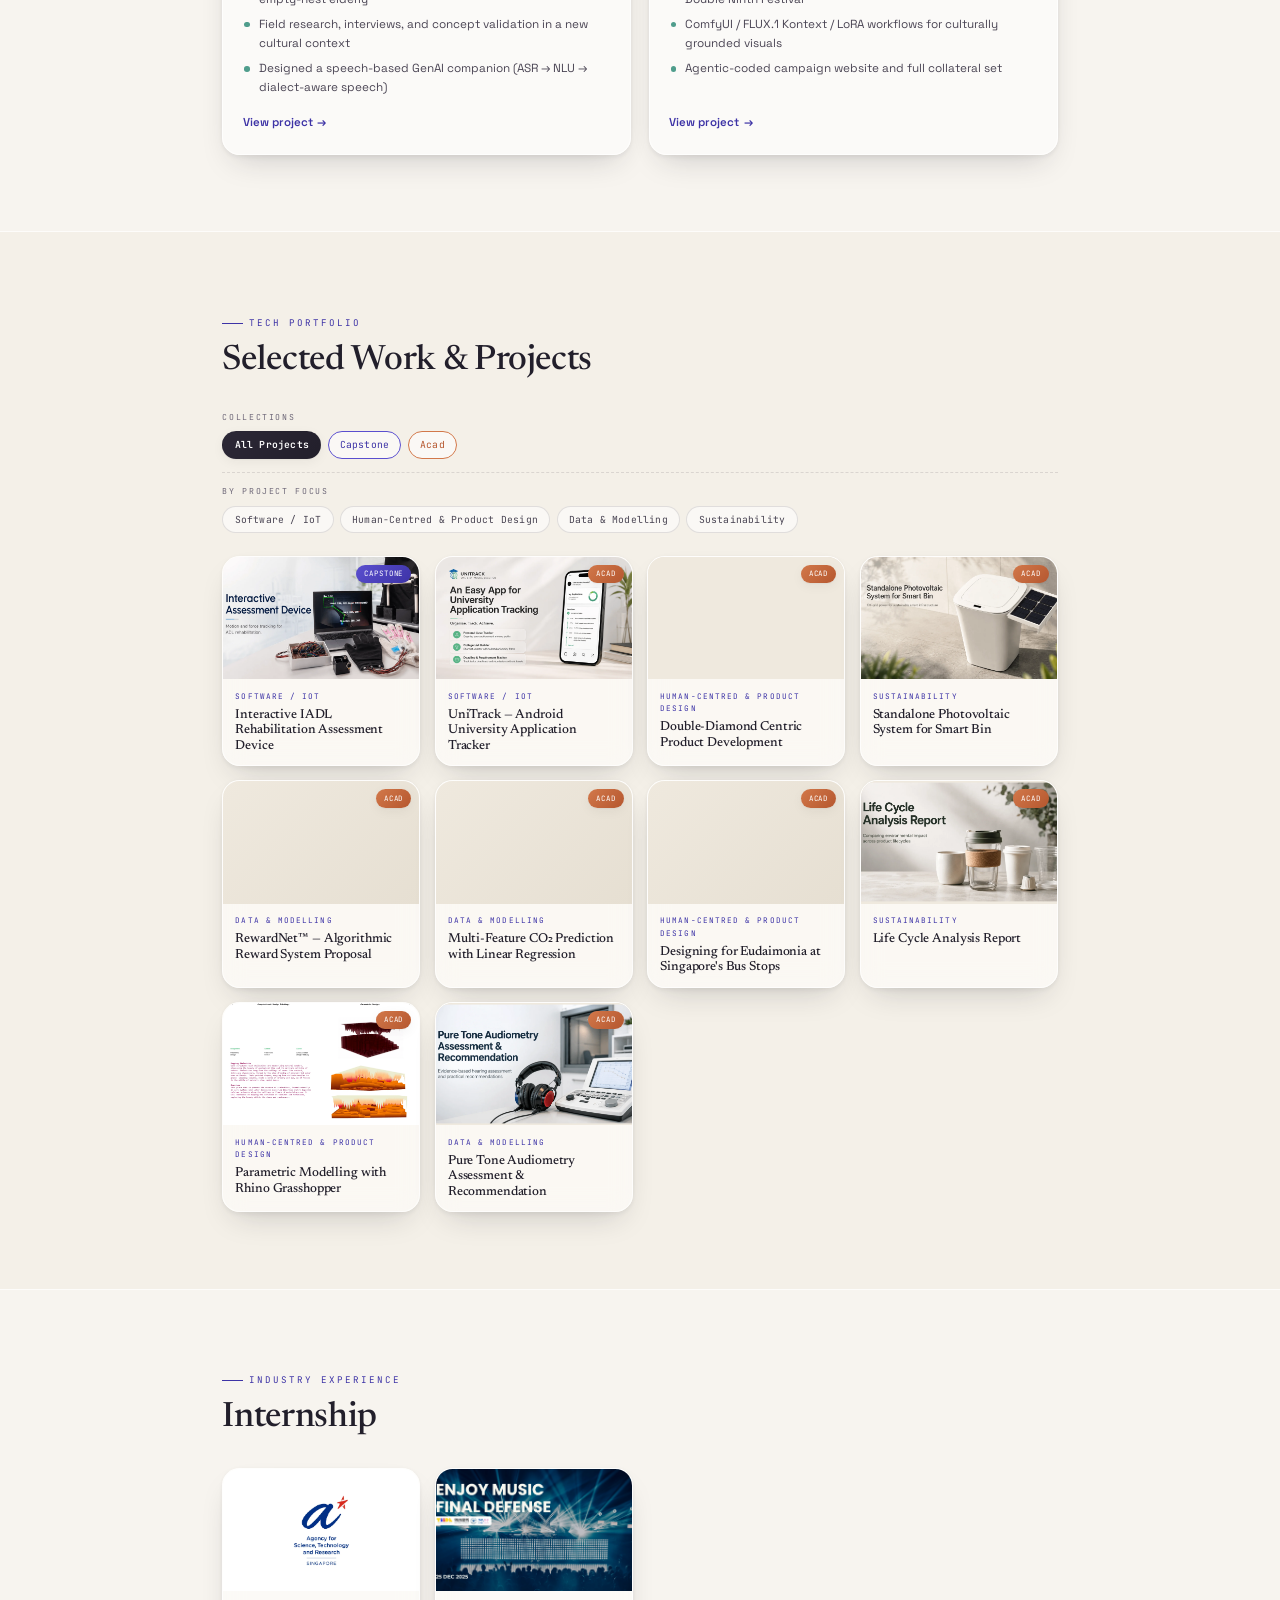
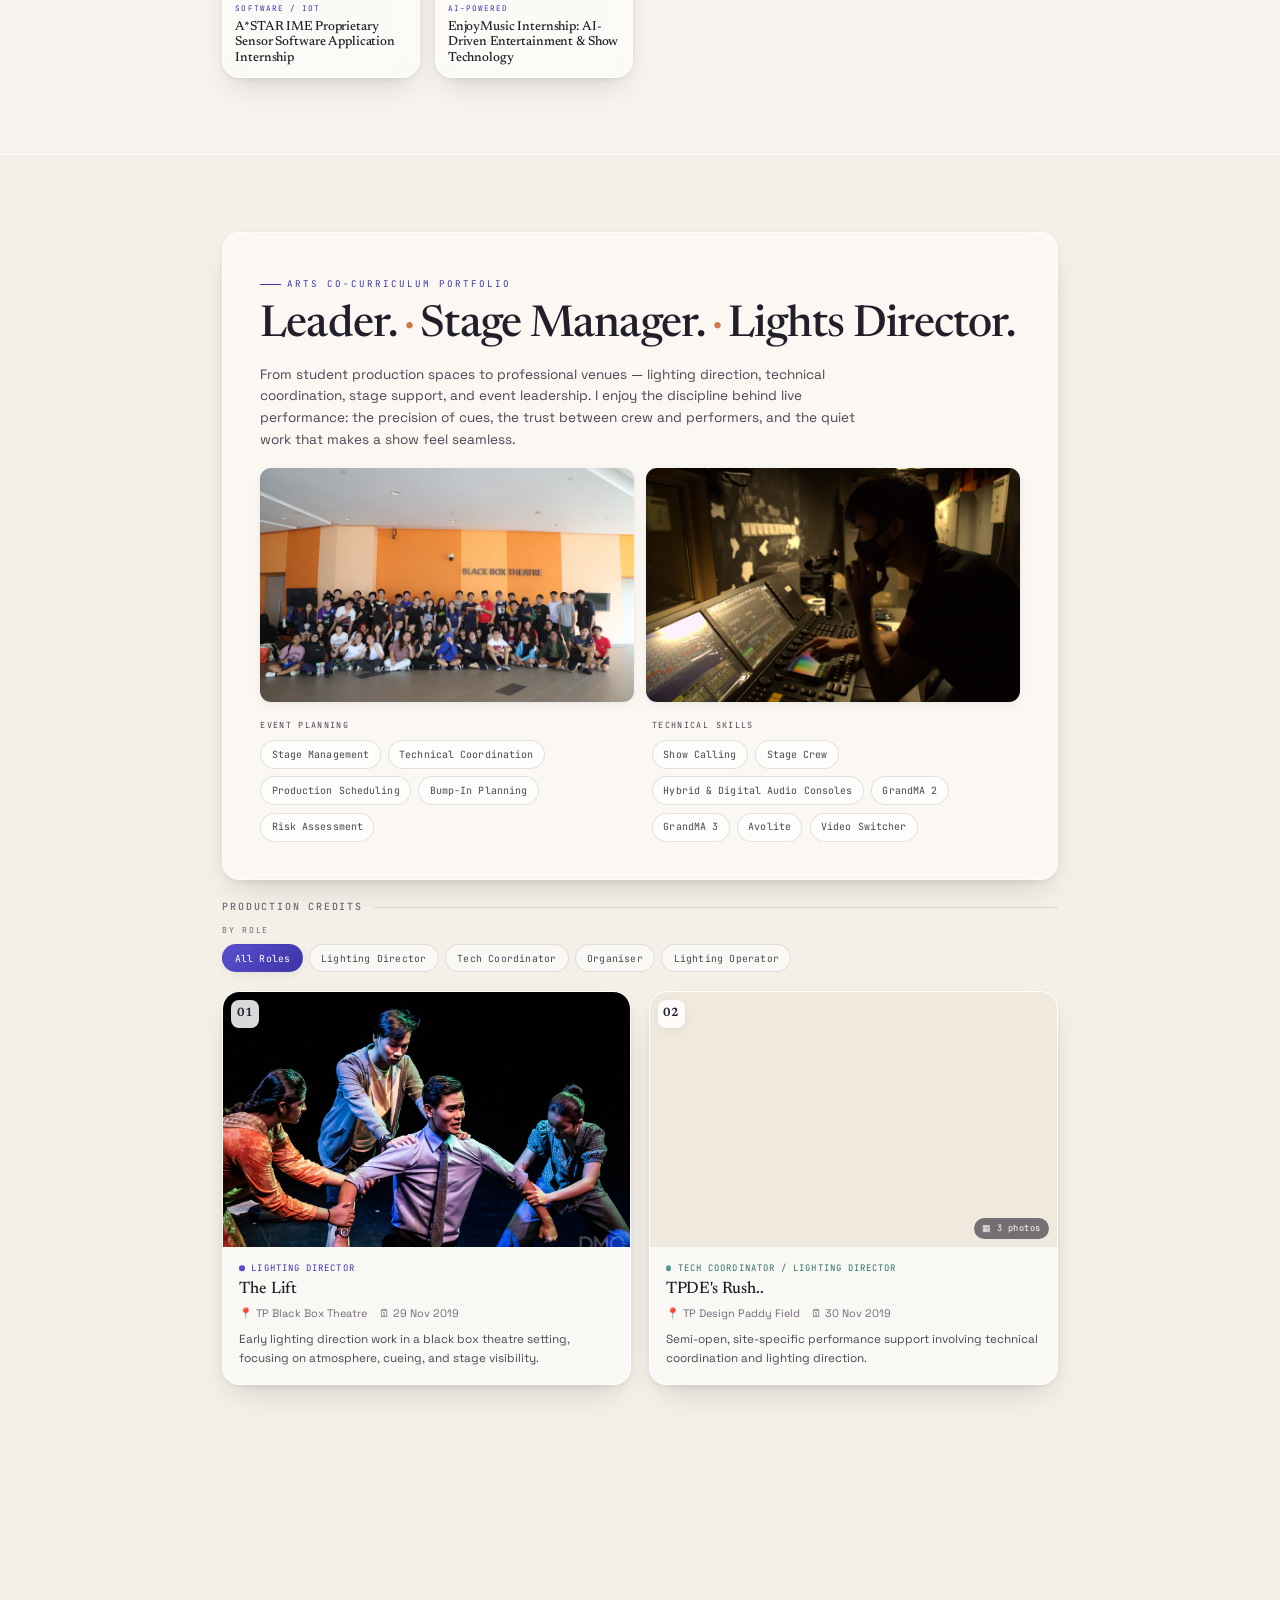
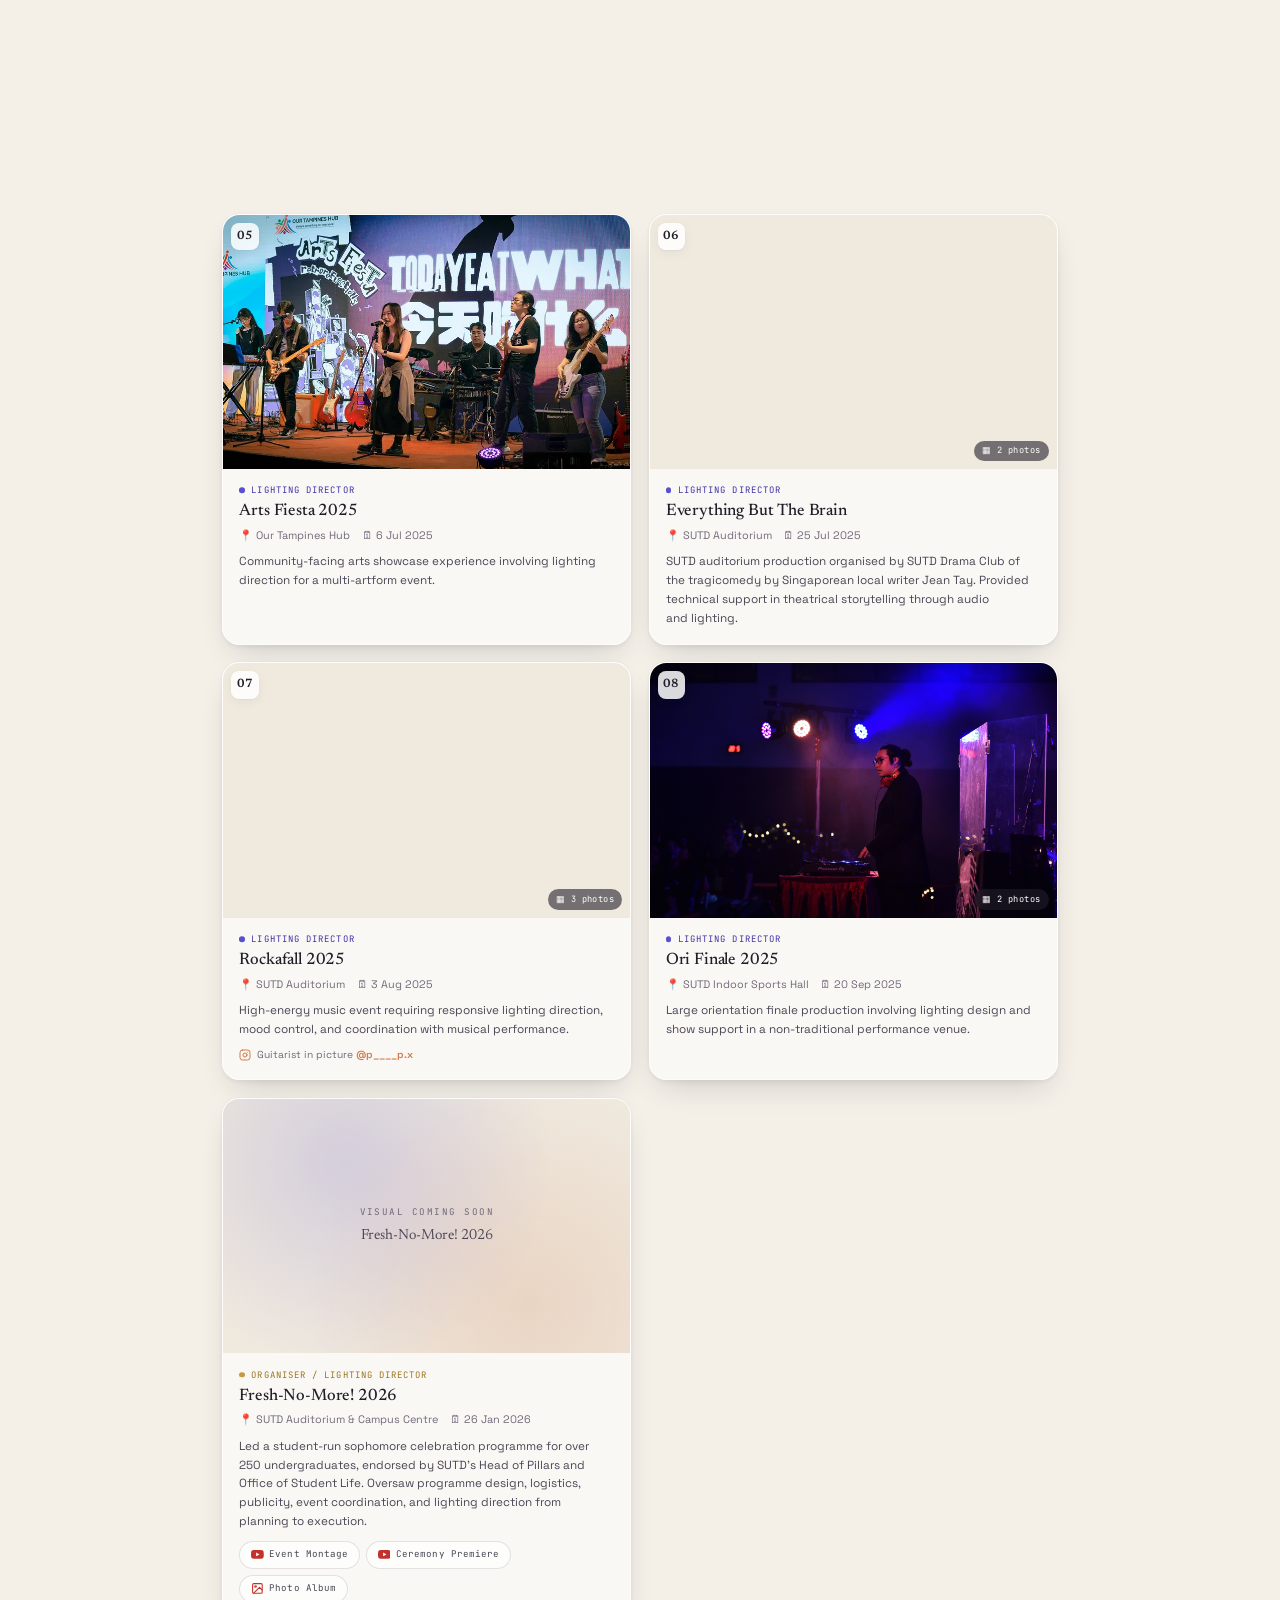
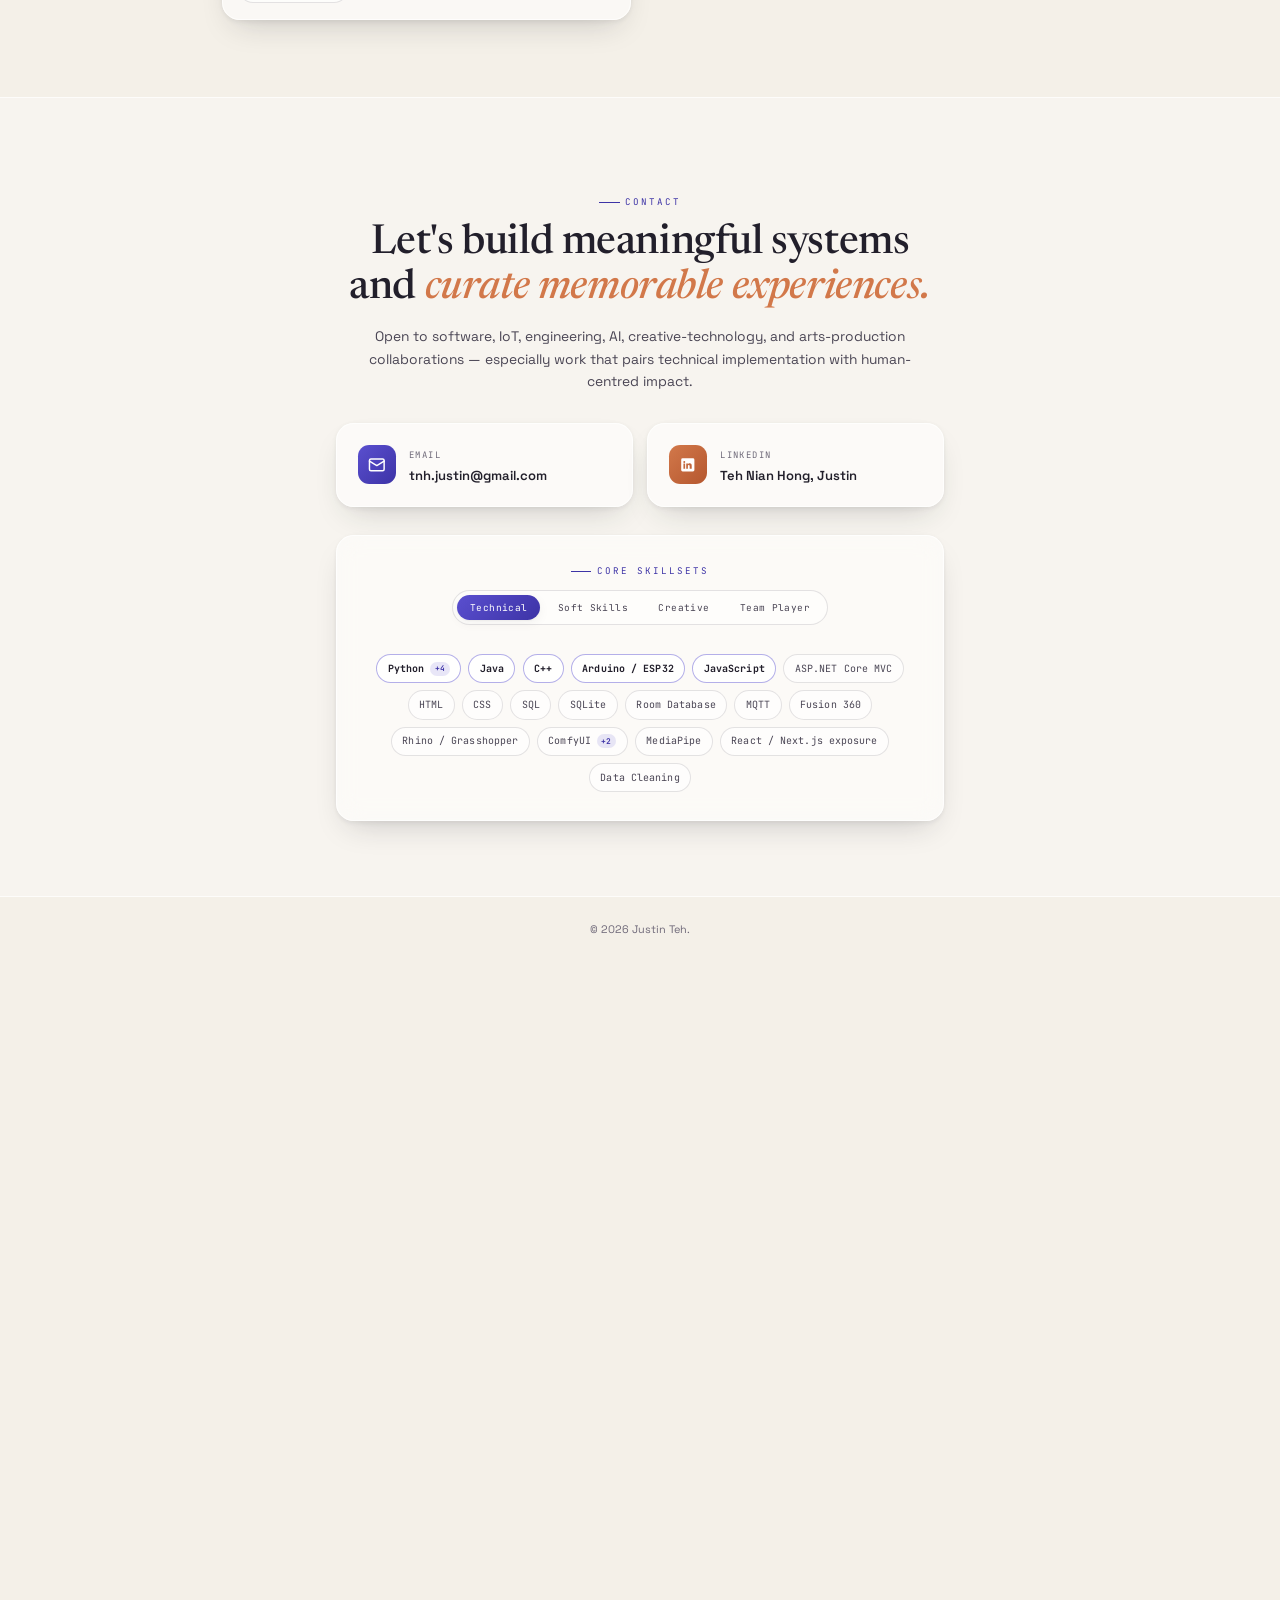
==== commit 76306649: "ver 2.8: mobile swipe left" ====
--- a/index.html
+++ b/index.html
@@ -188,6 +188,7 @@
     <div class="modal-panel" id="modal-panel">
       <div class="modal-hero" id="modal-hero"></div>
       <button class="modal-close" id="modal-close" aria-label="Close project details">✕</button>
+      <button class="modal-back" id="modal-back" aria-label="Close project details" type="button">‹</button>
       <div class="modal-body" id="modal-body"></div>
     </div>
   </div>
--- a/style.css
+++ b/style.css
@@ -475,7 +475,8 @@
 }
 .lightbox.is-open { display: flex; }
 .lightbox-stage { position: relative; max-width: 1000px; width: 100%; }
-.lightbox-img { width: 100%; max-height: 80vh; object-fit: contain; border-radius: var(--radius-sm); box-shadow: var(--shadow-lg); }
+.lightbox-img { width: 100%; max-height: 80vh; object-fit: contain; border-radius: var(--radius-sm); box-shadow: var(--shadow-lg); transition: opacity 0.18s ease; }
+#lb-img.is-loading { opacity: 0; }
 .lightbox-cap { color: #f4f0e8; text-align: center; margin-top: 14px; font-size: 0.95rem; font-family: var(--mono); letter-spacing: 0.03em; }
 .lb-btn {
   position: absolute; top: 50%; transform: translateY(-50%);
@@ -515,6 +516,9 @@
   width: min(640px, 100%);
   height: 100%;
   overflow-y: auto;
+  /* Let the browser own vertical scrolling but hand horizontal pans to JS
+     (required for the swipe-left-to-close gesture on touch devices). */
+  touch-action: pan-y;
   background: var(--paper);
   border-left: 1px solid var(--glass-border);
   box-shadow: var(--shadow-lg);
@@ -532,6 +536,23 @@
   backdrop-filter: blur(8px); box-shadow: var(--shadow-sm);
 }
 .modal-close:hover { background: #fff; }
+
+/* Floating back arrow — mobile-only quick exit, fixed at the viewport's
+   middle-left so it follows the user as they scroll the expanded card. */
+.modal-back {
+  display: none;
+  position: fixed; left: 10px; top: 50%; transform: translateY(-50%);
+  z-index: 160;
+  width: 44px; height: 56px; border-radius: 14px;
+  border: 1px solid var(--glass-border); background: rgba(255,255,255,0.92);
+  backdrop-filter: blur(8px); box-shadow: var(--shadow-md);
+  font-size: 1.7rem; line-height: 1; color: var(--ink);
+  align-items: center; justify-content: center;
+}
+.modal-back:active { background: #fff; }
+@media (hover: none), (pointer: coarse) {
+  .modal.is-open .modal-back { display: flex; }
+}
 .modal-body { padding: clamp(22px, 4vw, 40px); }
 .modal-body .card-tags { margin-bottom: 14px; }
 .modal-body h2 { font-size: clamp(1.6rem, 3.5vw, 2.2rem); margin-bottom: 14px; }
@@ -1168,18 +1189,19 @@
 .nav-ico { display: none; }
 
 @media (max-width: 720px) {
-  /* Compact icon column, anchored to the right pill, no text spill */
+  /* Text labels, right-aligned dropdown that stays inside the viewport */
   .navlist {
     right: 0; left: auto;
-    width: max-content; min-width: 0; max-width: none;
-    padding: 8px; gap: 6px;
+    width: max-content; min-width: 160px; max-width: calc(100vw - 32px);
+    padding: 8px; gap: 4px;
   }
   .nav-link {
-    display: flex; align-items: center; justify-content: center;
-    width: 46px; height: 46px; padding: 0; border-radius: 14px;
+    display: flex; align-items: center; justify-content: flex-end;
+    width: 100%; height: auto; padding: 10px 14px; border-radius: 12px;
+    text-align: right; white-space: nowrap;
   }
-  .nav-ico { display: block; width: 23px; height: 23px; }
-  .nav-txt { display: none; }
+  .nav-ico { display: none; }
+  .nav-txt { display: inline; }
 }
 
 /* ============================================================
@@ -1223,6 +1245,9 @@
 .card-media img.is-contain,
 .hlm-media img.is-contain,
 .modal-hero img.is-contain { object-fit: contain; background: #fff; padding: 8%; }
+.card-media img.is-contain-tight,
+.hlm-media img.is-contain-tight,
+.modal-hero img.is-contain-tight { object-fit: contain; background: var(--paper-2); transform: scale(1.08); }
 
 /* Collection badge (Capstone / Acad) on project cards */
 .card-media { position: relative; }
@@ -1252,6 +1277,31 @@
 .skills-overview-head { display: flex; flex-direction: column; align-items: center; gap: 14px; margin-bottom: 18px; }
 .skills-overview .eyebrow { margin-bottom: 0; }
 .skills-overview .cloud { justify-content: center; }
+/* Fixed-height cloud: pack chips at the top at their natural size instead of
+   stretching rows/chips to fill the reserved space. */
+#skills-cloud { align-content: flex-start; align-items: flex-start; }
+
+/* ============================================================
+   MOBILE-ONLY FIXES — text containment + 2-col production grid
+   ============================================================ */
+@media (max-width: 720px) {
+  /* About: keep the bio + subrole from spilling past the viewport edge */
+  .hero-role, .hero-subrole, .hero-tagline, .hero-tagline-2 {
+    max-width: 100% !important;
+    overflow-wrap: break-word;
+    word-break: break-word;
+  }
+  .hero-subrole .nowrap { white-space: normal !important; }
+  .micro { flex-wrap: wrap; }
+  .micro span { overflow-wrap: break-word; word-break: break-word; }
+
+  /* Production Credits: 2-up grid to cut down on scrolling */
+  .events { grid-template-columns: repeat(2, minmax(0, 1fr)); gap: 12px; }
+  .event-gallery { aspect-ratio: 4 / 3; }
+  .event-body { padding: 12px 14px 14px; }
+  .event-body h3 { font-size: 0.92rem; line-height: 1.22; }
+  .event-meta, .event-note { font-size: 0.72rem; }
+}
 
 /* Skill chips — emphasised core languages + expandable sub-libraries (floating card, no layout shift) */
 .chip-bold { font-weight: 700; color: var(--ink); border-color: rgba(90,79,207,0.45); background: rgba(255,255,255,0.85); }
@@ -1275,10 +1325,19 @@
   border: 6px solid transparent; border-bottom-color: var(--line);
   opacity: 0; transition: opacity 0.2s ease; z-index: 29;
 }
-.chip-expand:hover .chip-libs,
-.chip-expand:focus-within .chip-libs { opacity: 1; transform: translateX(-50%) translateY(0); pointer-events: auto; }
-.chip-expand:hover::after,
-.chip-expand:focus-within::after { opacity: 1; }
+/* Desktop (hover-capable) uses hover / focus to reveal; touch uses tap-toggle (.is-open) */
+@media (hover: hover) and (pointer: fine) {
+  .chip-expand:hover .chip-libs,
+  .chip-expand:focus-within .chip-libs { opacity: 1; transform: translateX(-50%) translateY(0); pointer-events: auto; }
+  .chip-expand:hover::after,
+  .chip-expand:focus-within::after { opacity: 1; }
+  .chip-expand:hover,
+  .chip-expand:focus-within { z-index: 60; }
+}
+/* Mobile: tap-to-toggle open state */
+.chip-expand.is-open .chip-libs { opacity: 1; transform: translateX(-50%) translateY(0); pointer-events: auto; }
+.chip-expand.is-open::after { opacity: 1; }
+.chip-expand.is-open { z-index: 60; }
 .chip-expand .lib {
   font-family: var(--mono); font-size: 0.7rem; padding: 3px 9px; border-radius: 999px;
   background: rgba(90,79,207,0.12); color: var(--violet-deep); white-space: nowrap;
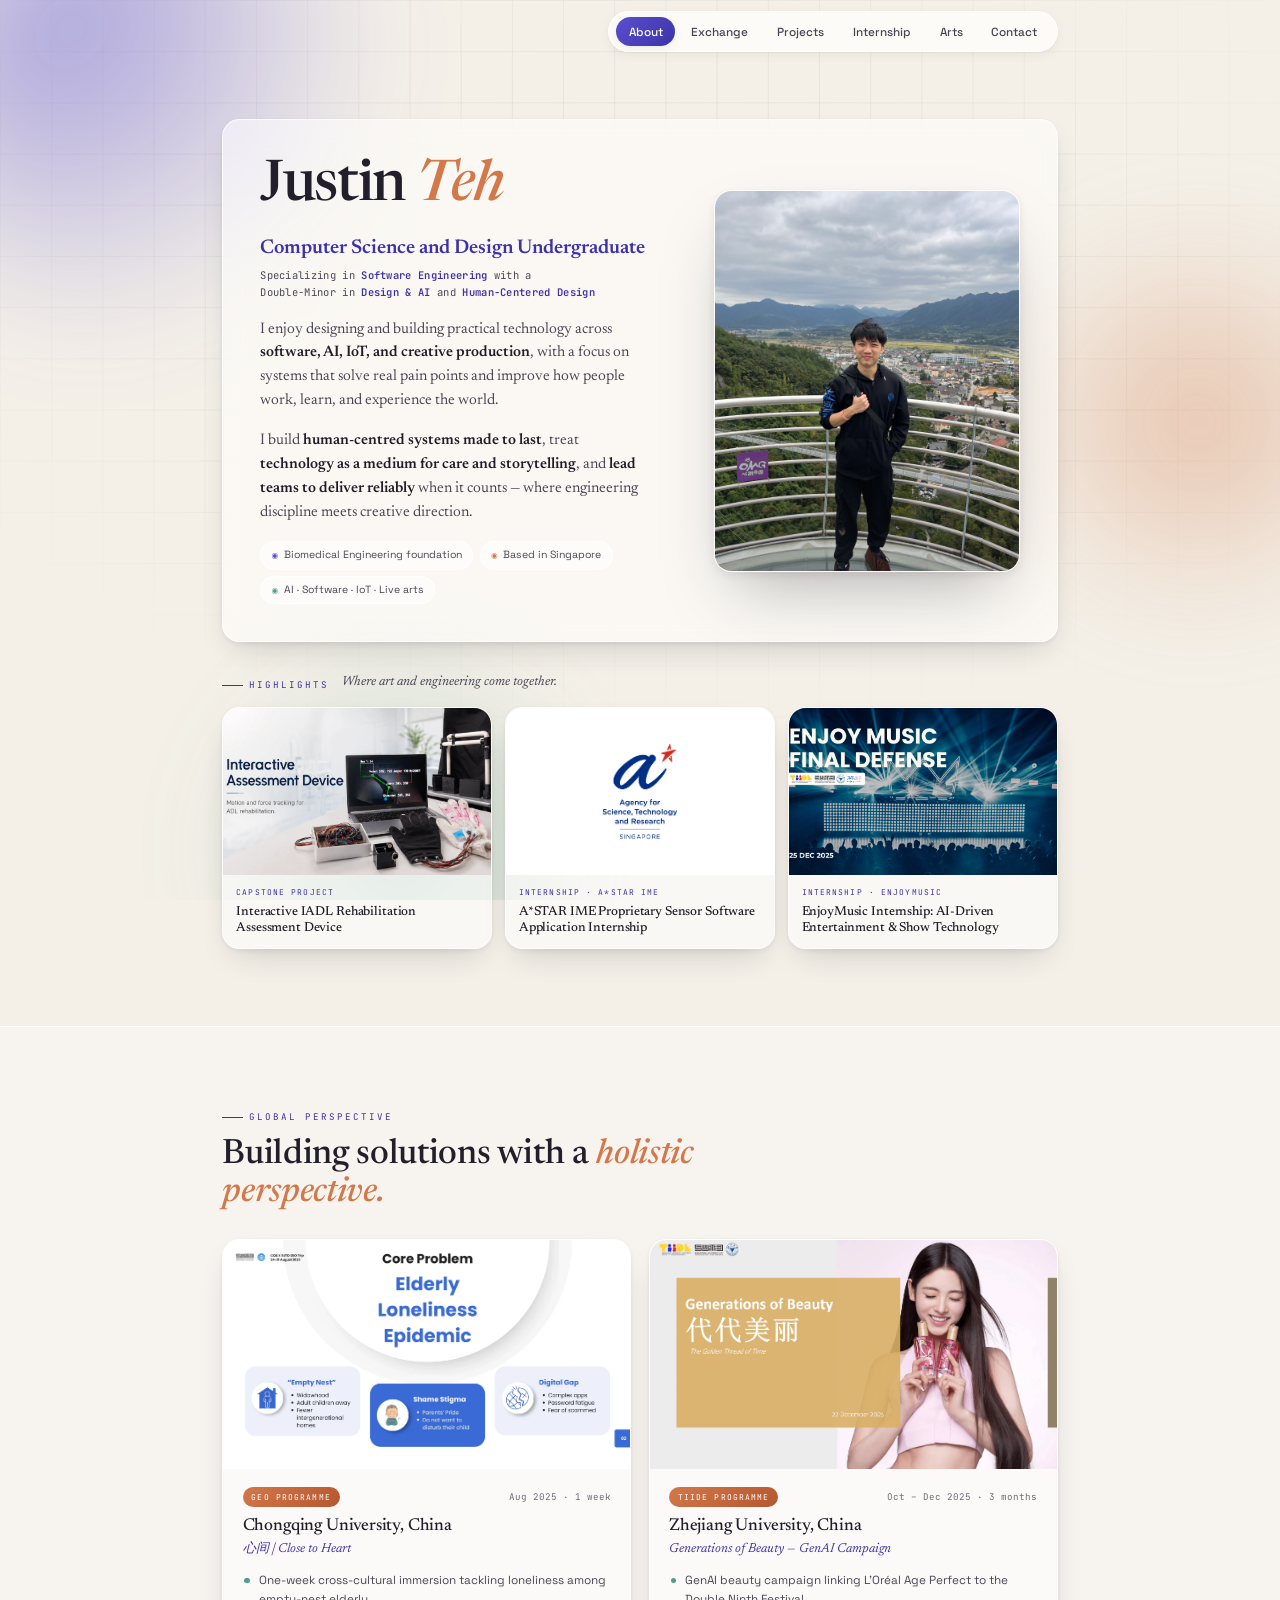
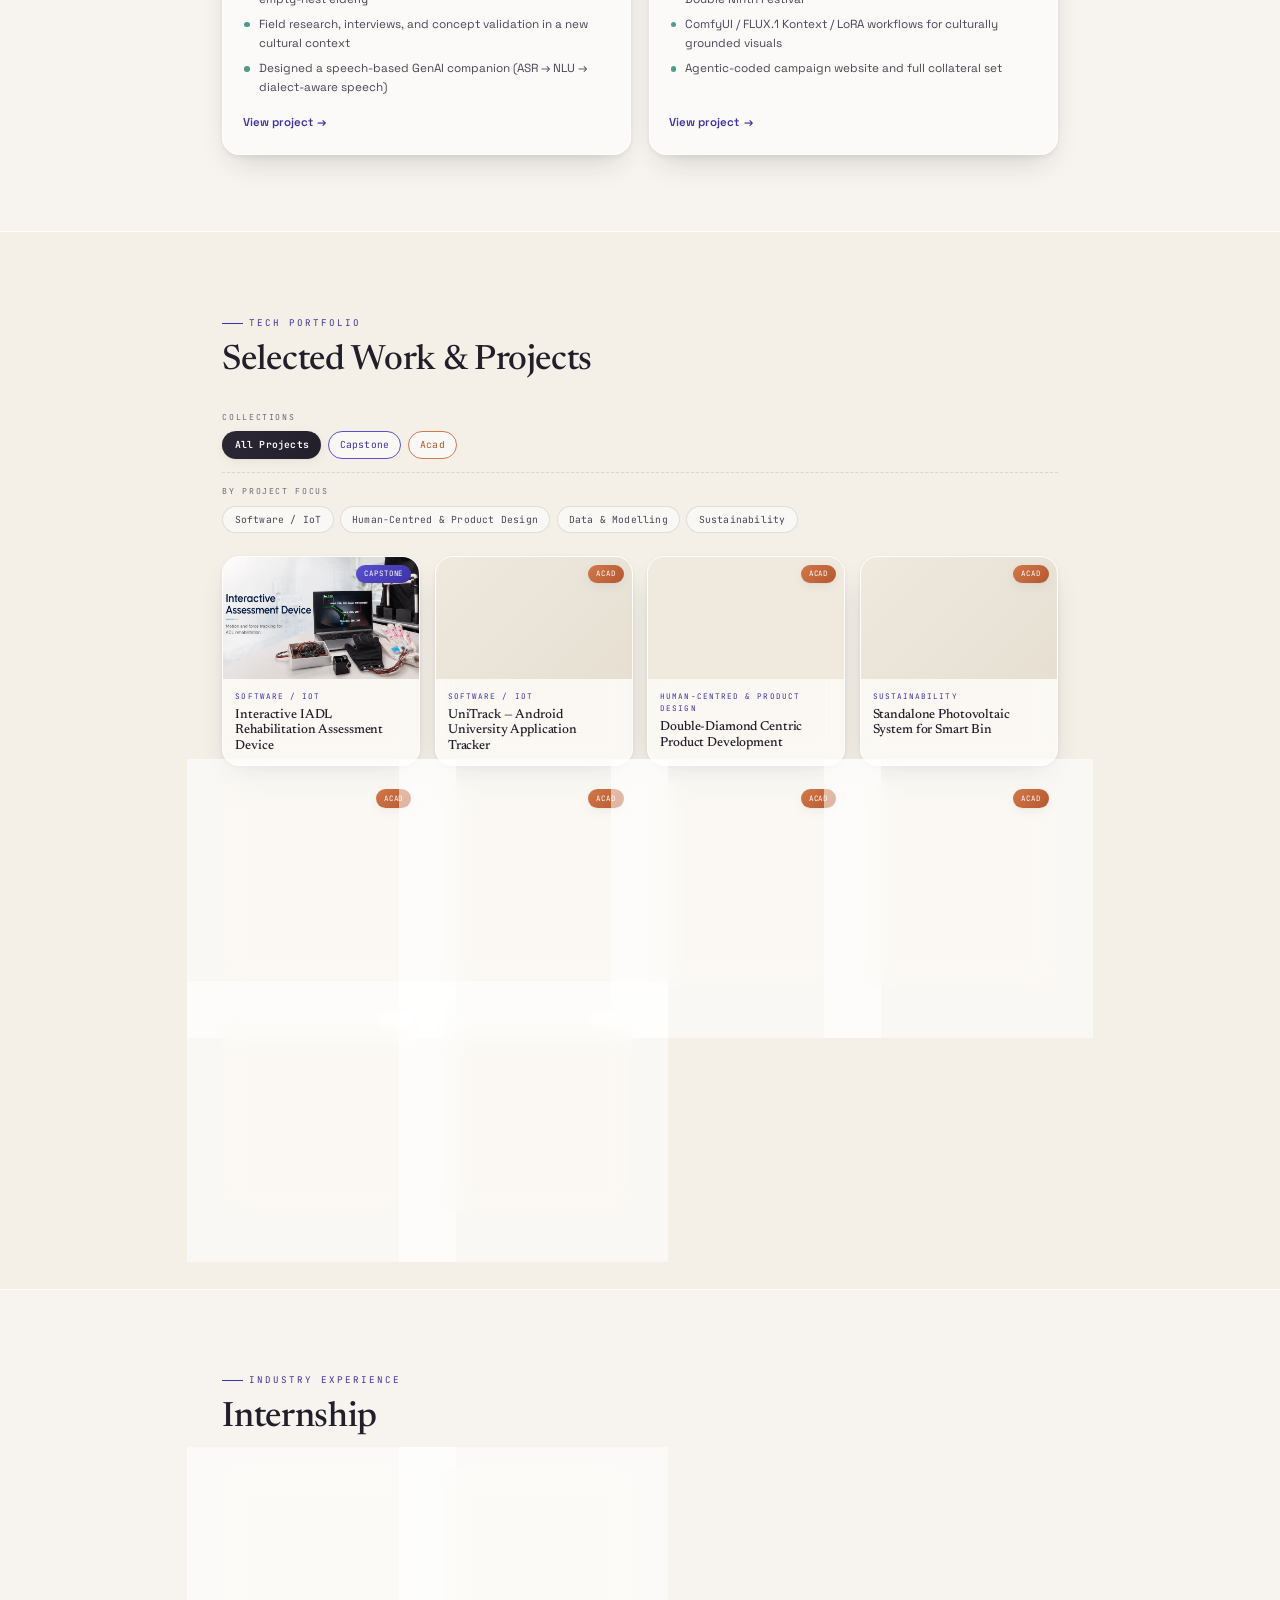
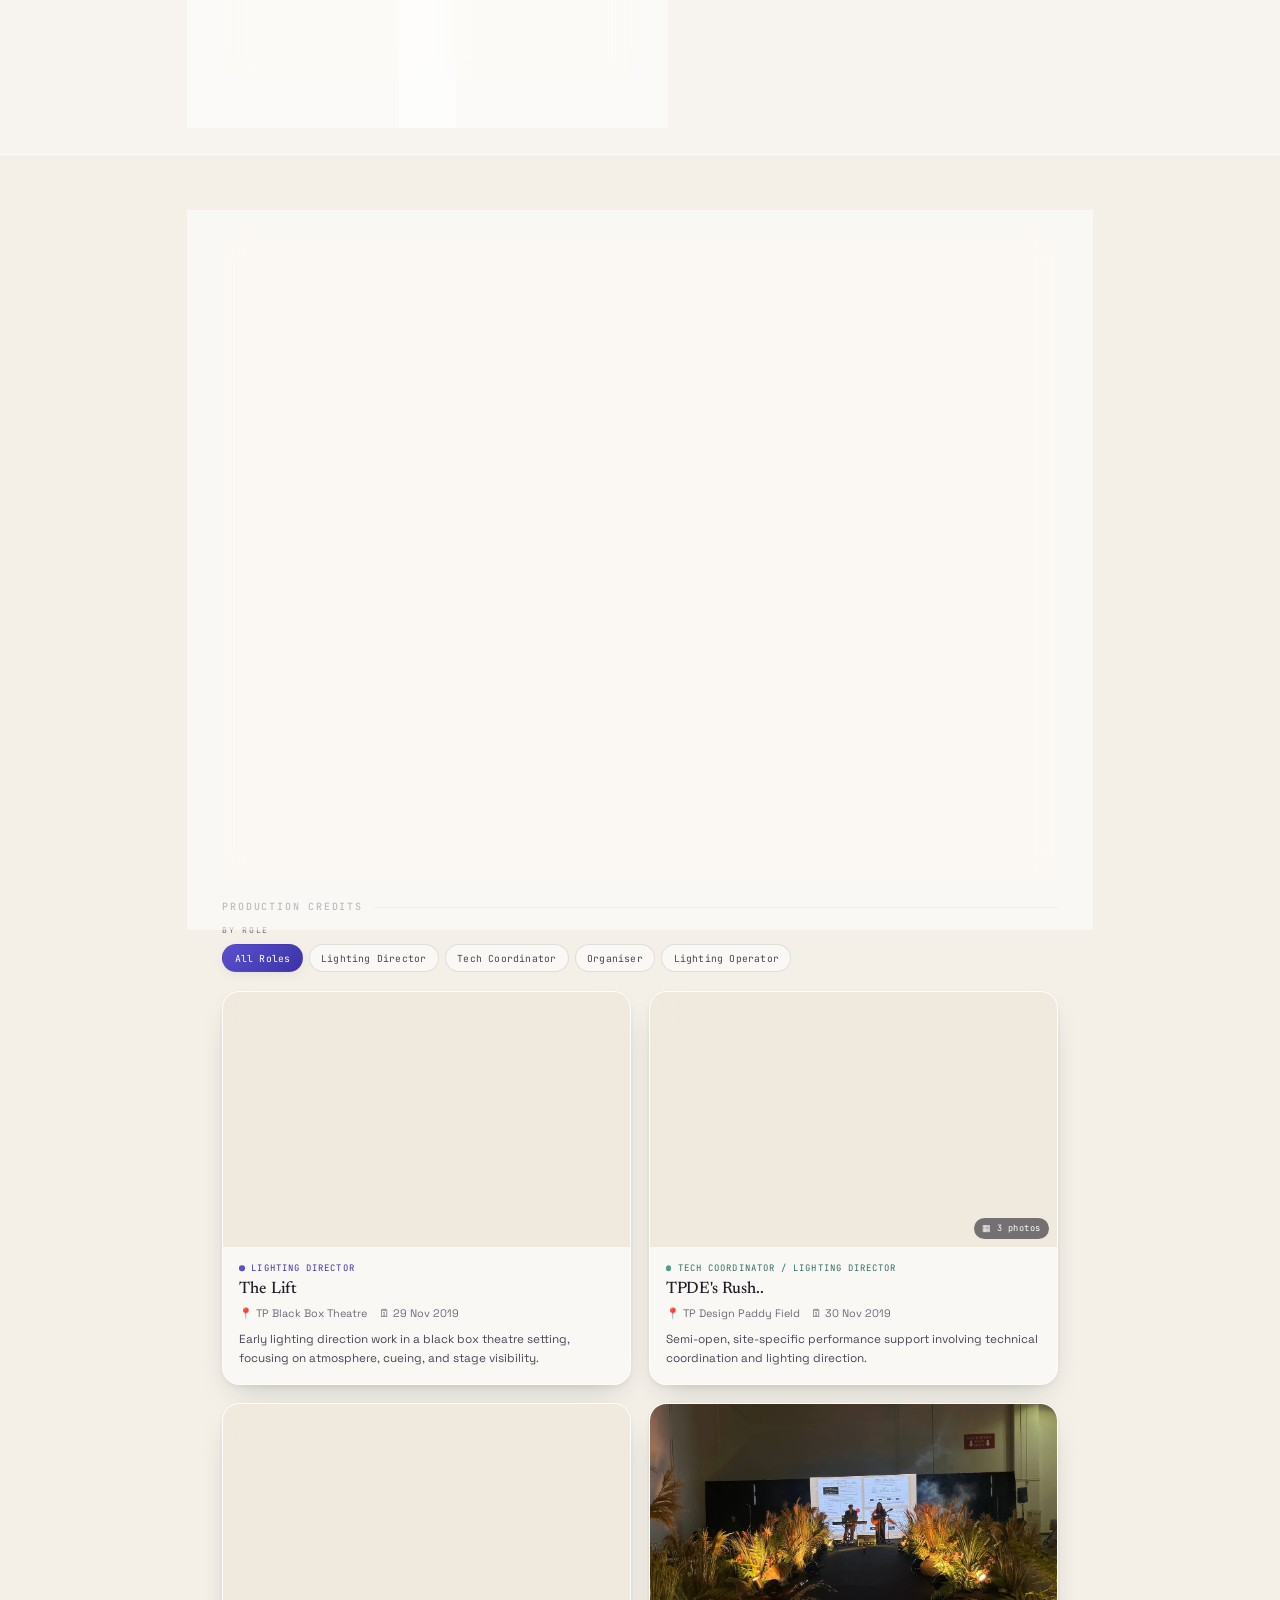
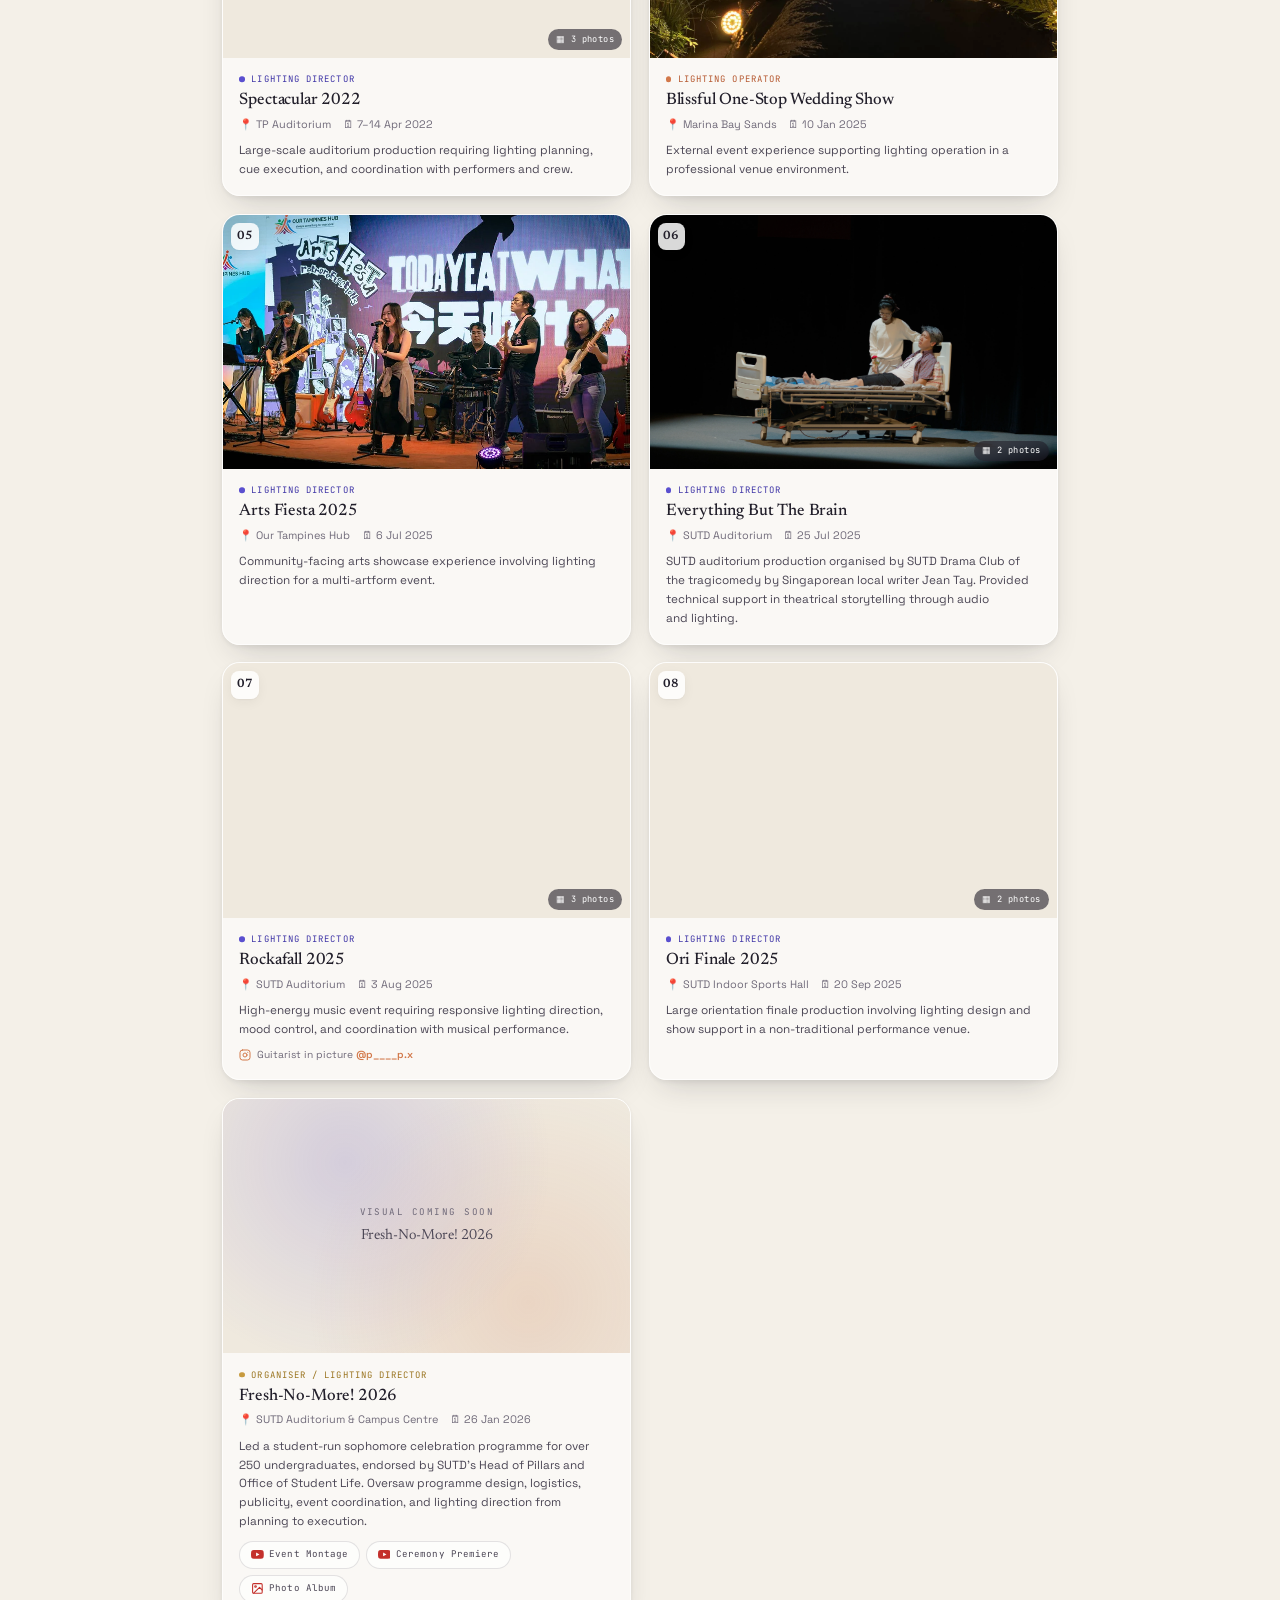
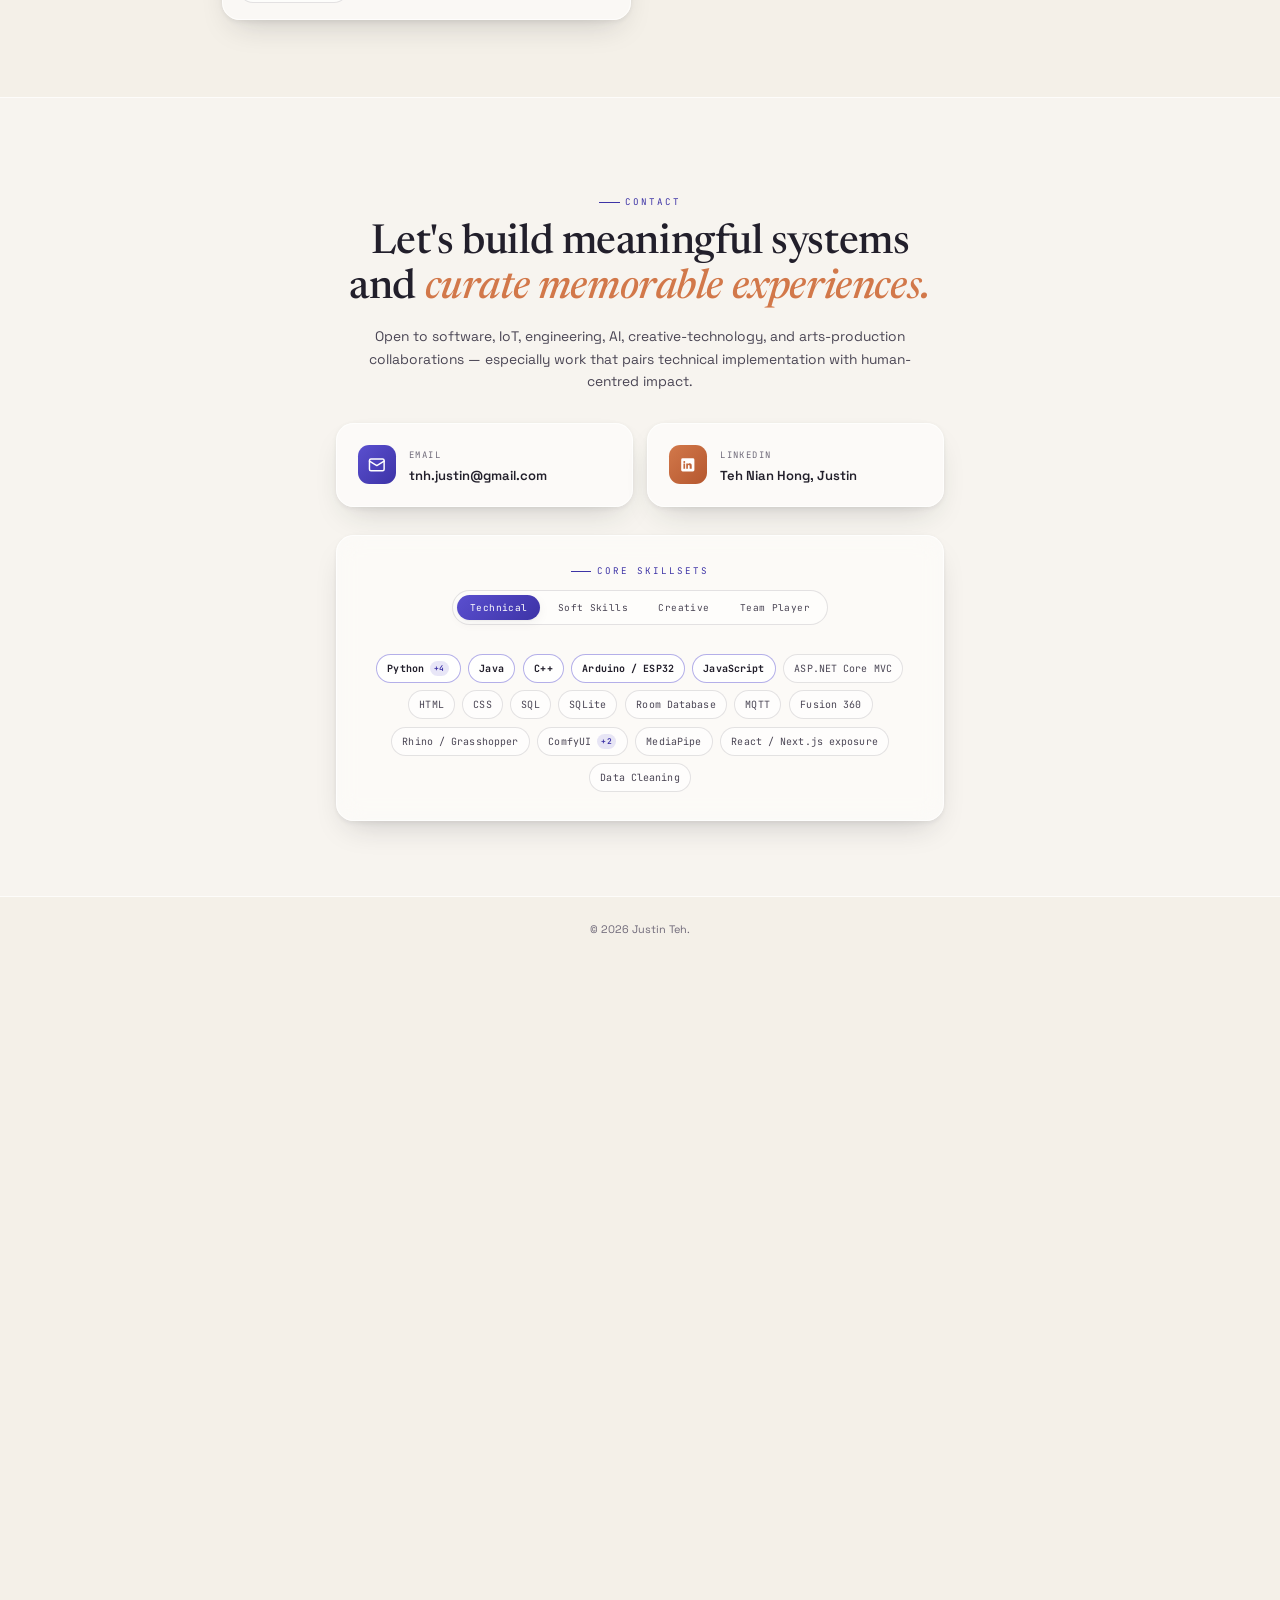
==== commit ef445eb9: "ver 2.9: mobile swipe left + right" ====
--- a/index.html
+++ b/index.html
@@ -188,7 +188,6 @@
     <div class="modal-panel" id="modal-panel">
       <div class="modal-hero" id="modal-hero"></div>
       <button class="modal-close" id="modal-close" aria-label="Close project details">✕</button>
-      <button class="modal-back" id="modal-back" aria-label="Close project details" type="button">‹</button>
       <div class="modal-body" id="modal-body"></div>
     </div>
   </div>
--- a/style.css
+++ b/style.css
@@ -536,23 +536,6 @@
   backdrop-filter: blur(8px); box-shadow: var(--shadow-sm);
 }
 .modal-close:hover { background: #fff; }
-
-/* Floating back arrow — mobile-only quick exit, fixed at the viewport's
-   middle-left so it follows the user as they scroll the expanded card. */
-.modal-back {
-  display: none;
-  position: fixed; left: 10px; top: 50%; transform: translateY(-50%);
-  z-index: 160;
-  width: 44px; height: 56px; border-radius: 14px;
-  border: 1px solid var(--glass-border); background: rgba(255,255,255,0.92);
-  backdrop-filter: blur(8px); box-shadow: var(--shadow-md);
-  font-size: 1.7rem; line-height: 1; color: var(--ink);
-  align-items: center; justify-content: center;
-}
-.modal-back:active { background: #fff; }
-@media (hover: none), (pointer: coarse) {
-  .modal.is-open .modal-back { display: flex; }
-}
 .modal-body { padding: clamp(22px, 4vw, 40px); }
 .modal-body .card-tags { margin-bottom: 14px; }
 .modal-body h2 { font-size: clamp(1.6rem, 3.5vw, 2.2rem); margin-bottom: 14px; }
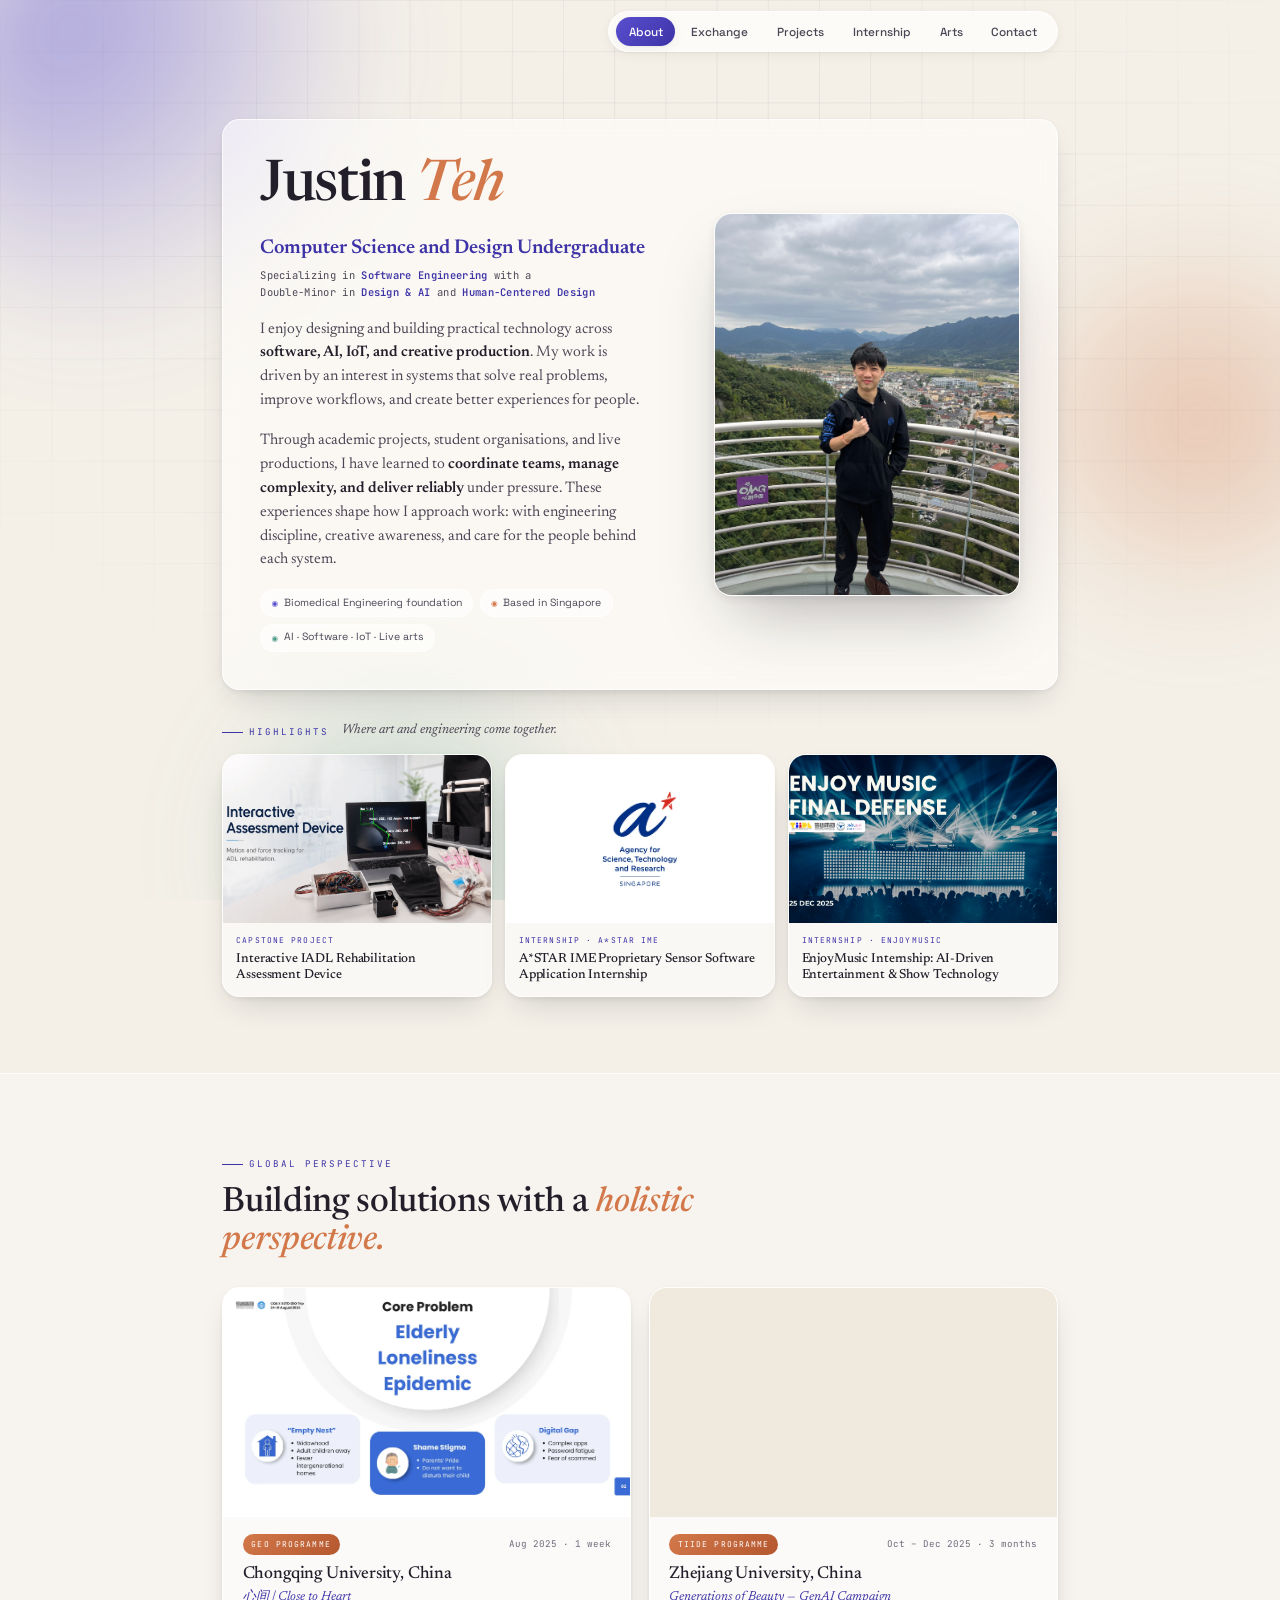
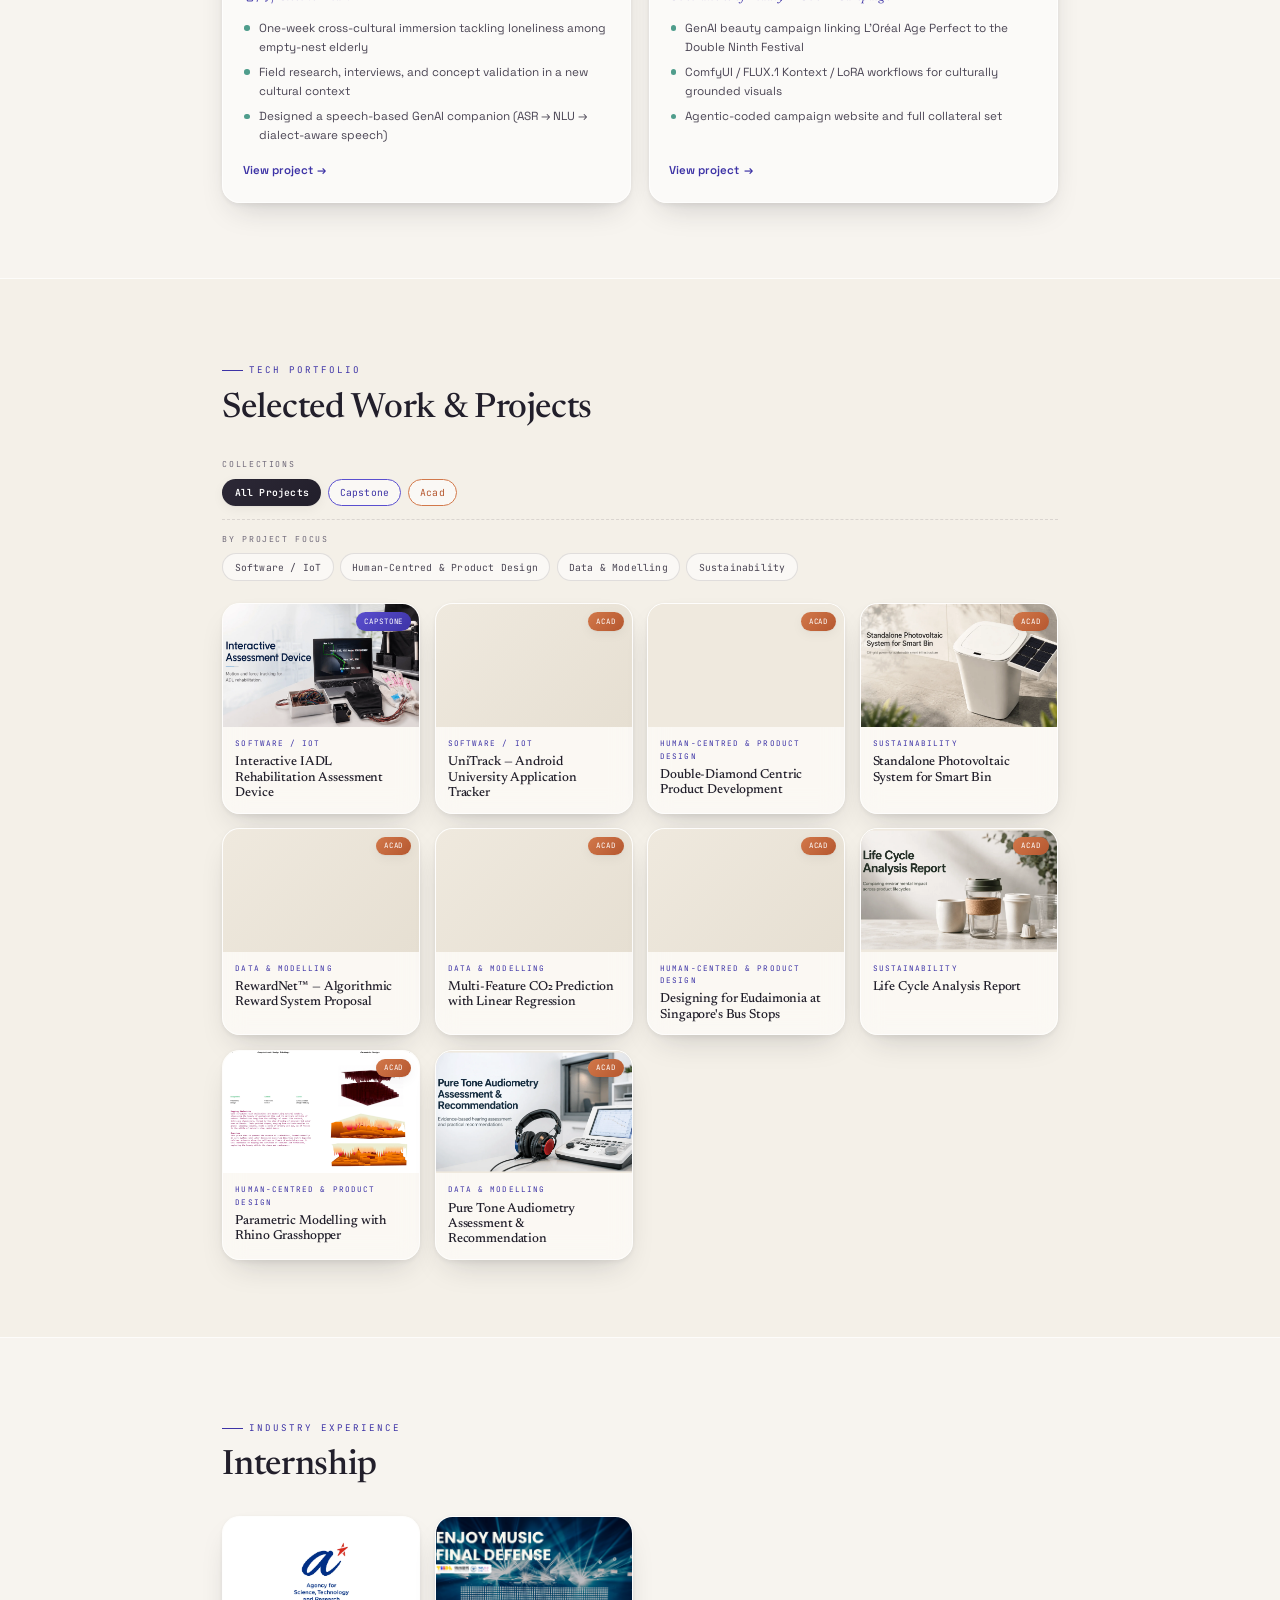
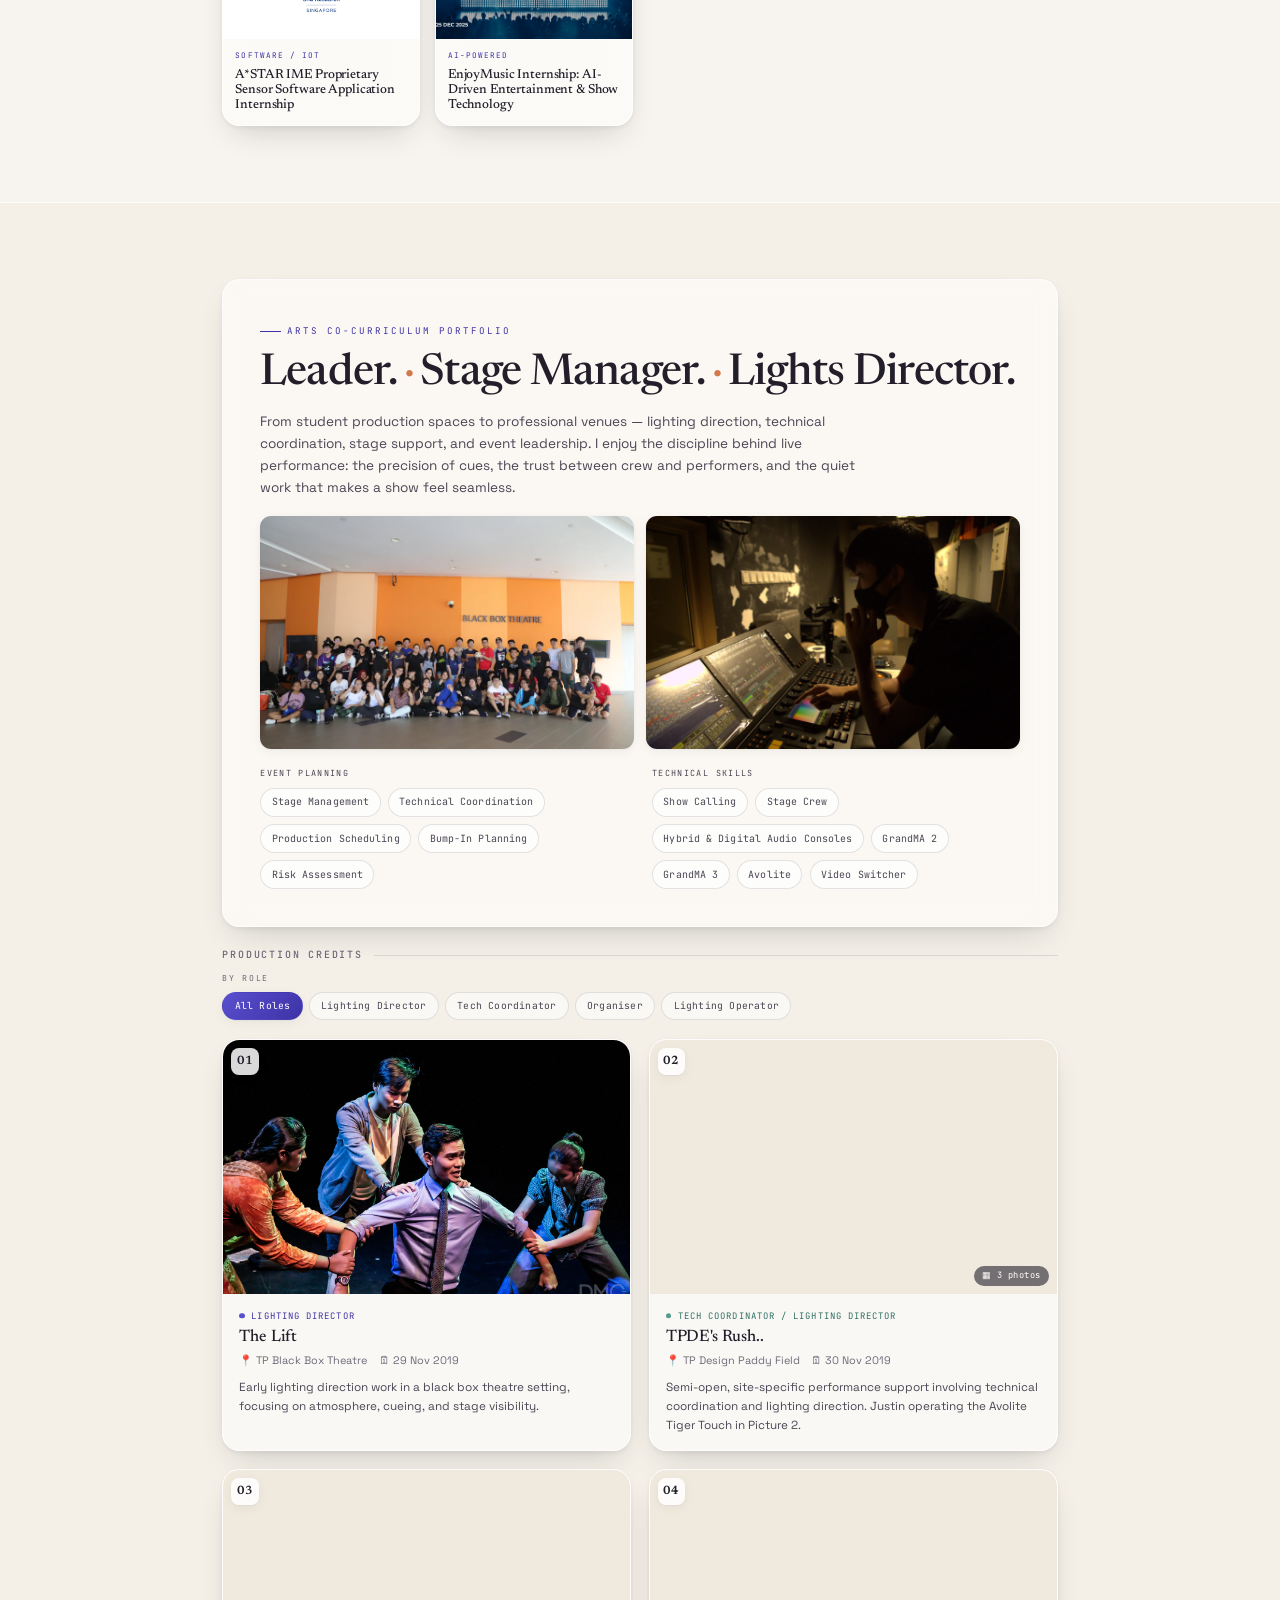
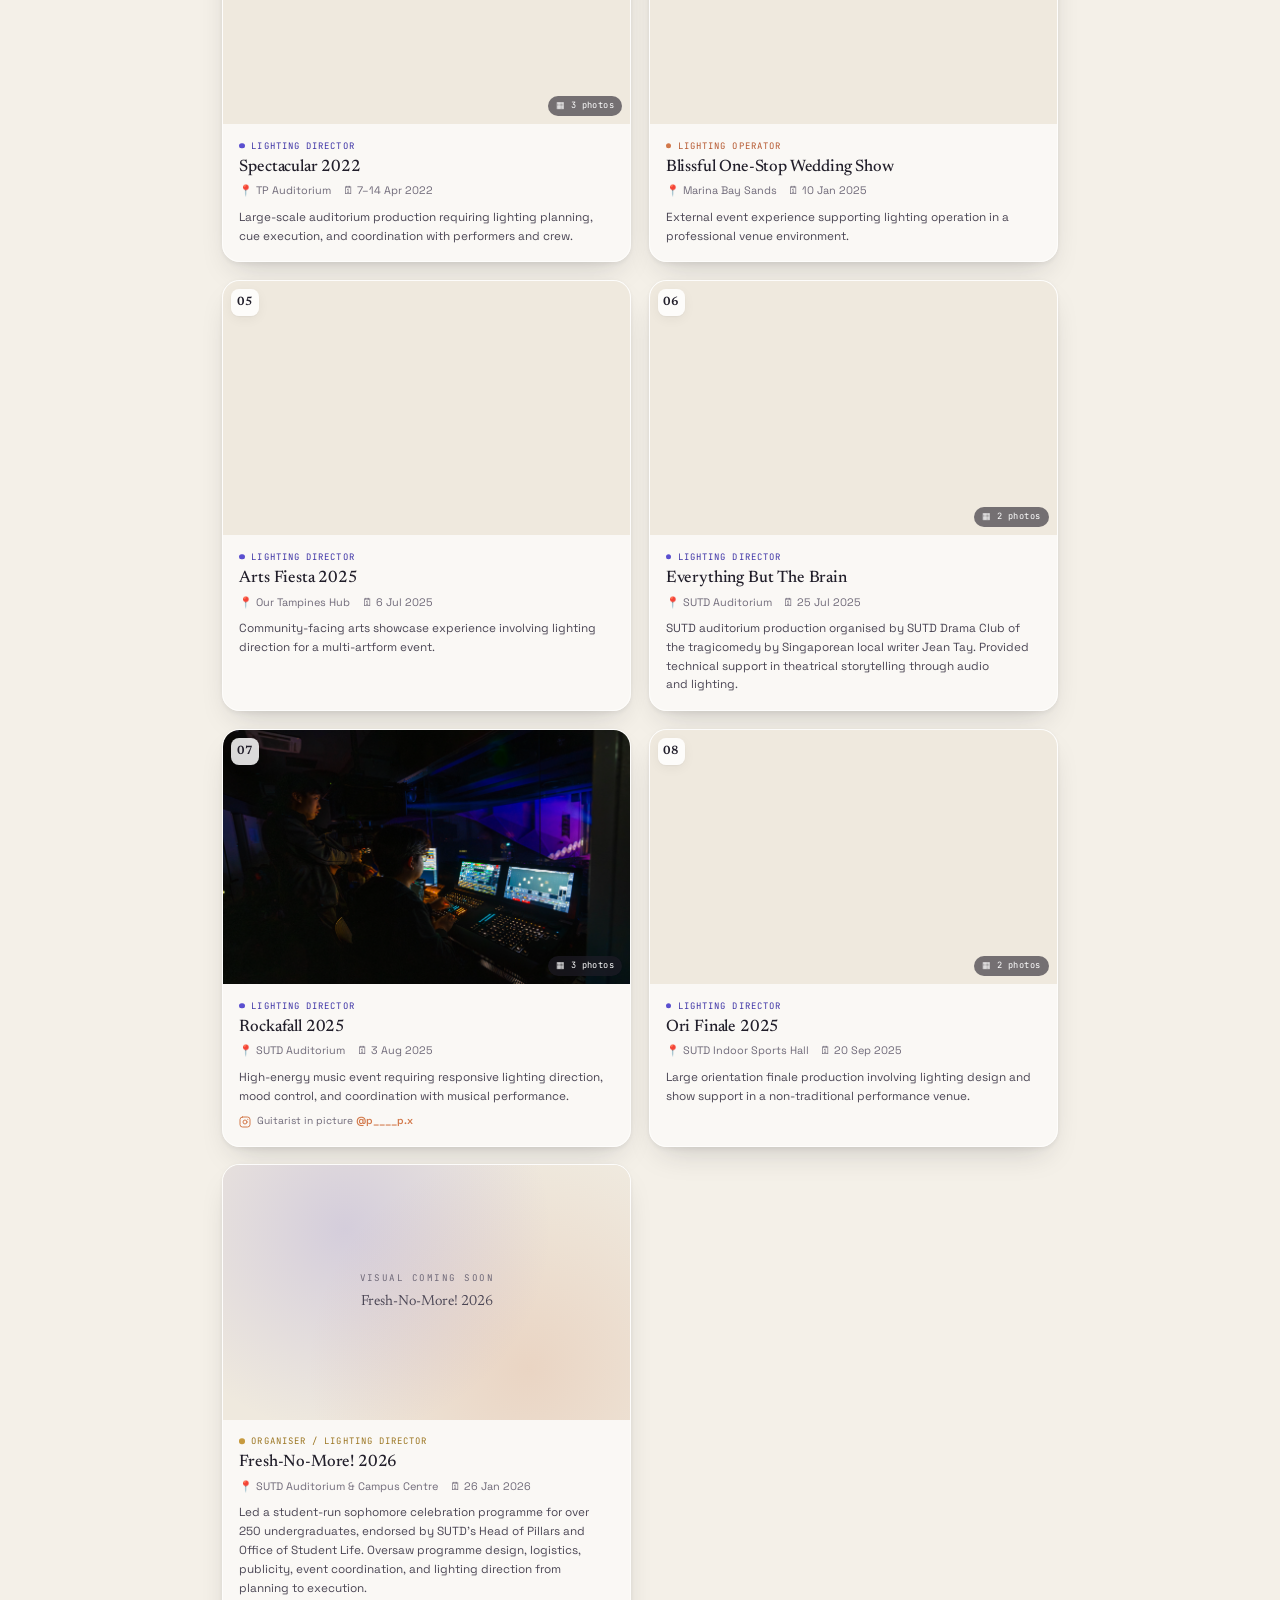
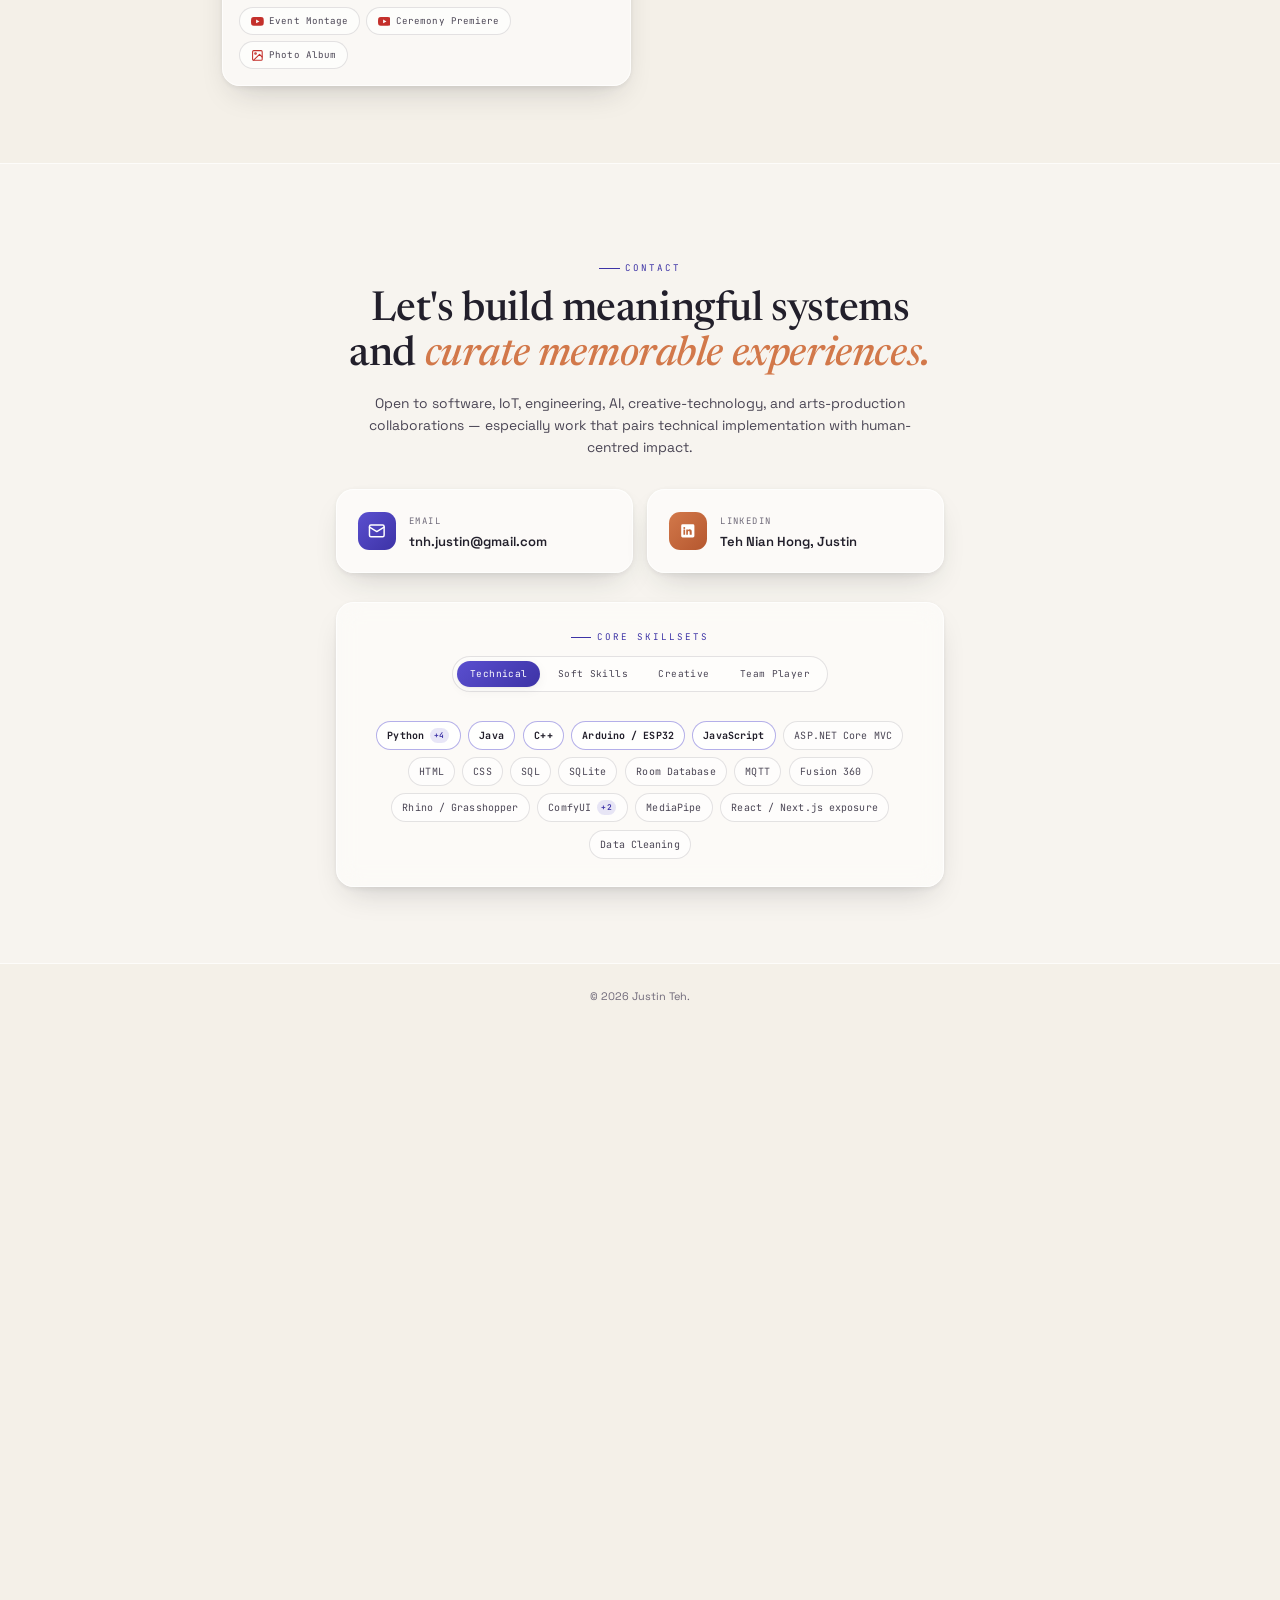
==== commit 5716fc48: "ver 2.14: writeup updates" ====
--- a/index.html
+++ b/index.html
@@ -51,8 +51,8 @@
             <h1 id="about-h">Justin <em>Teh</em></h1>
             <p class="hero-role">Computer Science and Design Undergraduate</p>
             <p class="hero-subrole">Specializing in <strong>Software Engineering</strong> with a <span class="nowrap">Double-Minor in <strong>Design &amp; AI</strong> and <strong>Human-Centered Design</strong></span></p>
-            <p class="hero-tagline">I enjoy designing and building practical technology across <strong>software, AI, IoT, and creative production</strong>, with a focus on systems that solve real pain points and improve how people work, learn, and experience the world.</p>
-            <p class="hero-tagline hero-tagline-2">I build <strong>human-centred systems made to last</strong>, treat <strong>technology as a medium for care and storytelling</strong>, and <strong>lead teams to deliver reliably</strong> when it counts — where engineering discipline meets creative direction.</p>
+            <p class="hero-tagline">I enjoy designing and building practical technology across <strong>software, AI, IoT, and creative production</strong>. My work is driven by an interest in systems that solve real problems, improve workflows, and create better experiences for people.</p>
+            <p class="hero-tagline hero-tagline-2">Through academic projects, student organisations, and live productions, I have learned to <strong>coordinate teams, manage complexity, and deliver reliably</strong> under pressure. These experiences shape how I approach work: with engineering discipline, creative awareness, and care for the people behind each system.</p>
             <ul class="hero-facts" aria-label="Quick facts">
               <li><span class="fact-ico" aria-hidden="true">◉</span>Biomedical Engineering foundation</li>
               <li><span class="fact-ico" aria-hidden="true">◉</span>Based in Singapore</li>
--- a/style.css
+++ b/style.css
@@ -517,8 +517,9 @@
   height: 100%;
   overflow-y: auto;
   /* Let the browser own vertical scrolling but hand horizontal pans to JS
-     (required for the swipe-left-to-close gesture on touch devices). */
+     (required for the swipe-to-close gesture on touch devices). */
   touch-action: pan-y;
+  overscroll-behavior-x: contain;
   background: var(--paper);
   border-left: 1px solid var(--glass-border);
   box-shadow: var(--shadow-lg);
@@ -696,7 +697,8 @@
 /* ============================================================
    REVISION 4 — SINGLE-SCROLL LAYOUT
    ============================================================ */
-html { scroll-padding-top: 88px; }
+html { scroll-padding-top: 88px; scroll-behavior: smooth; }
+@media (prefers-reduced-motion: reduce) { html { scroll-behavior: auto; } }
 
 /* Sections stack vertically */
 .section { padding: clamp(54px, 8vw, 96px) 0; scroll-margin-top: 84px; position: relative; }
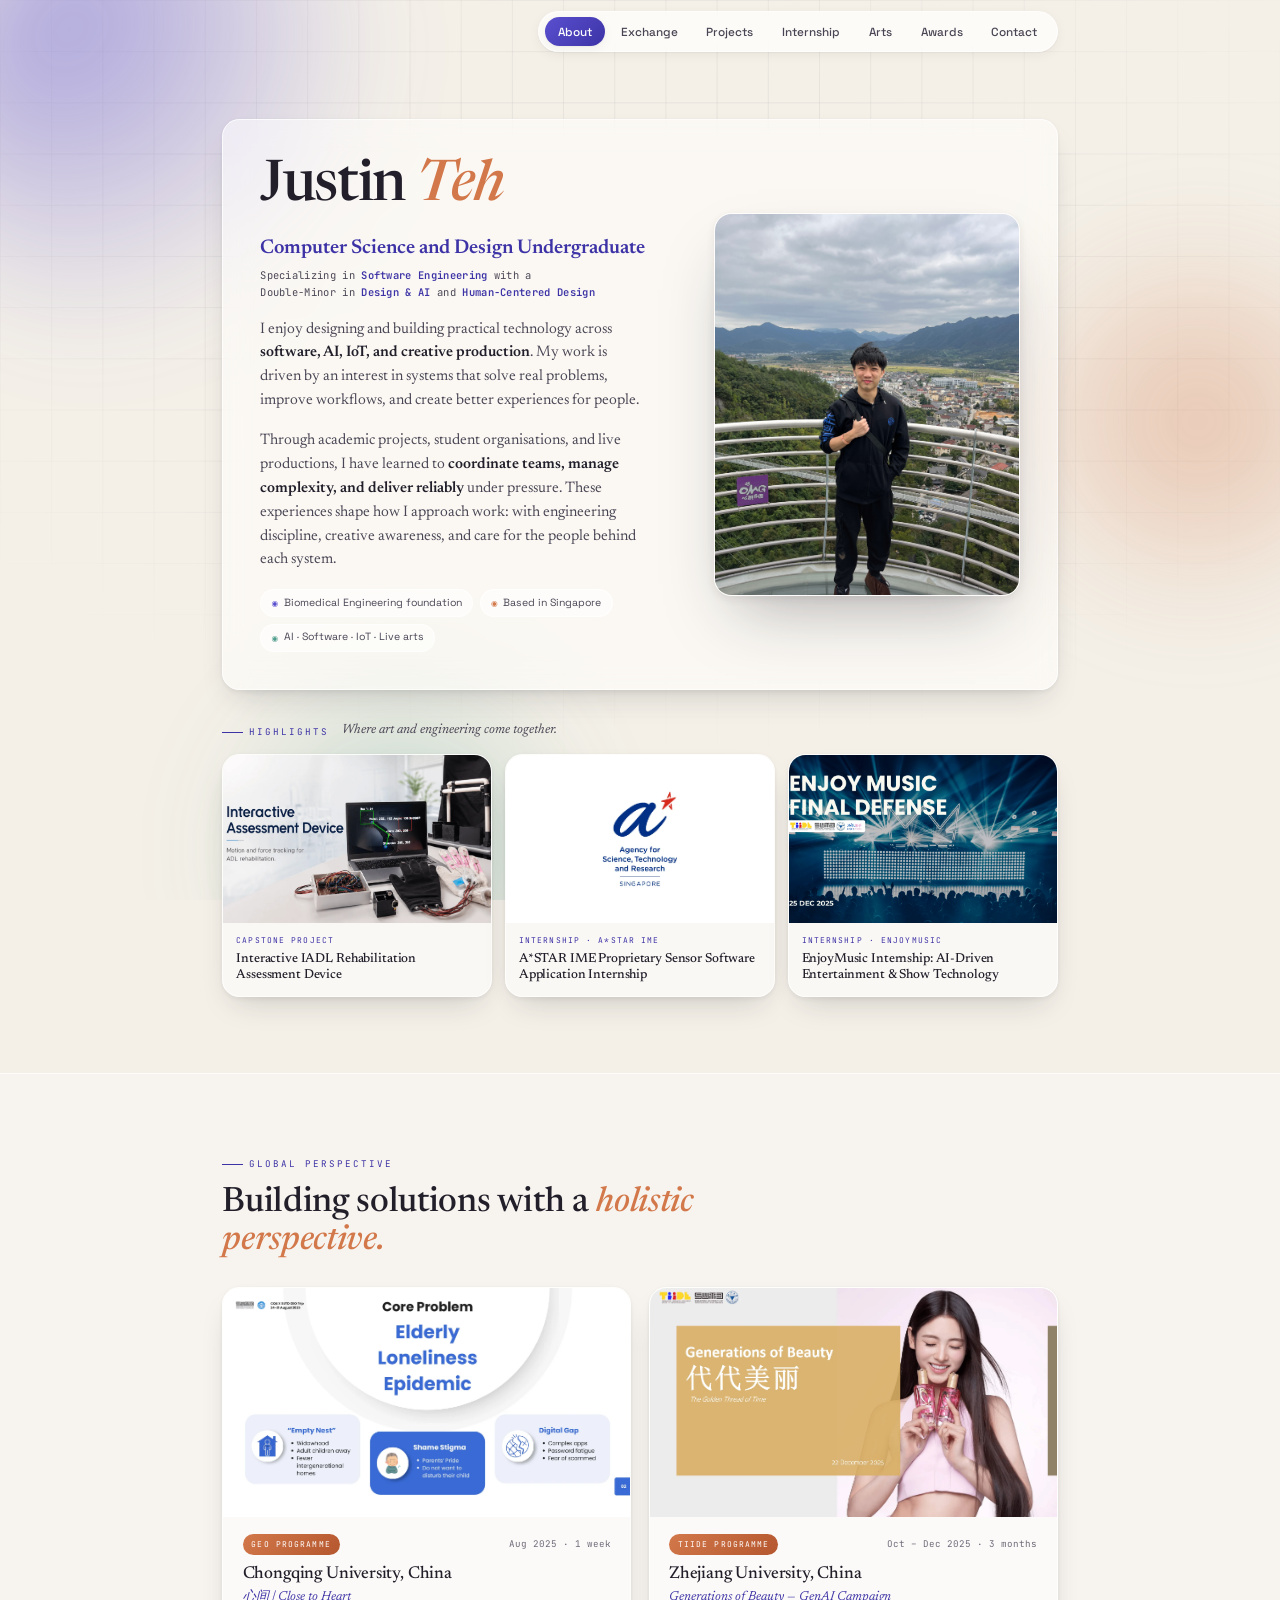
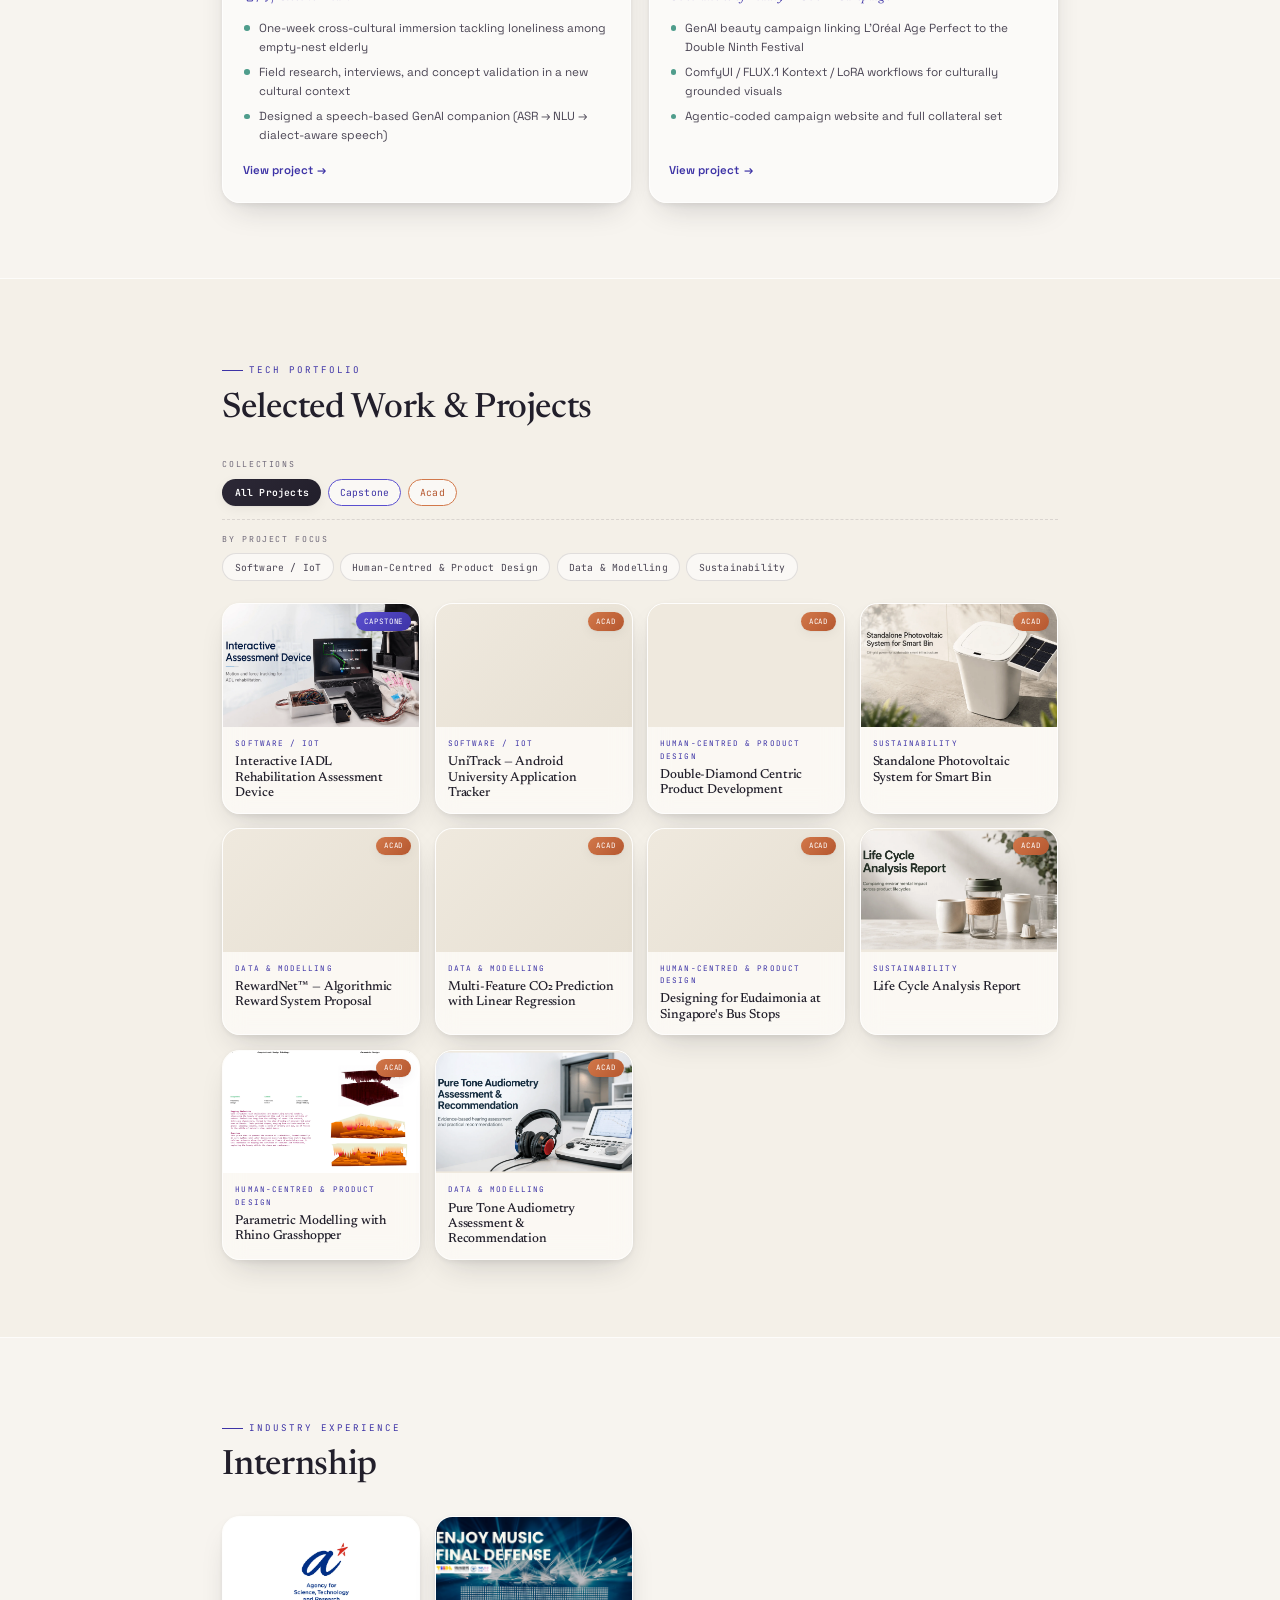
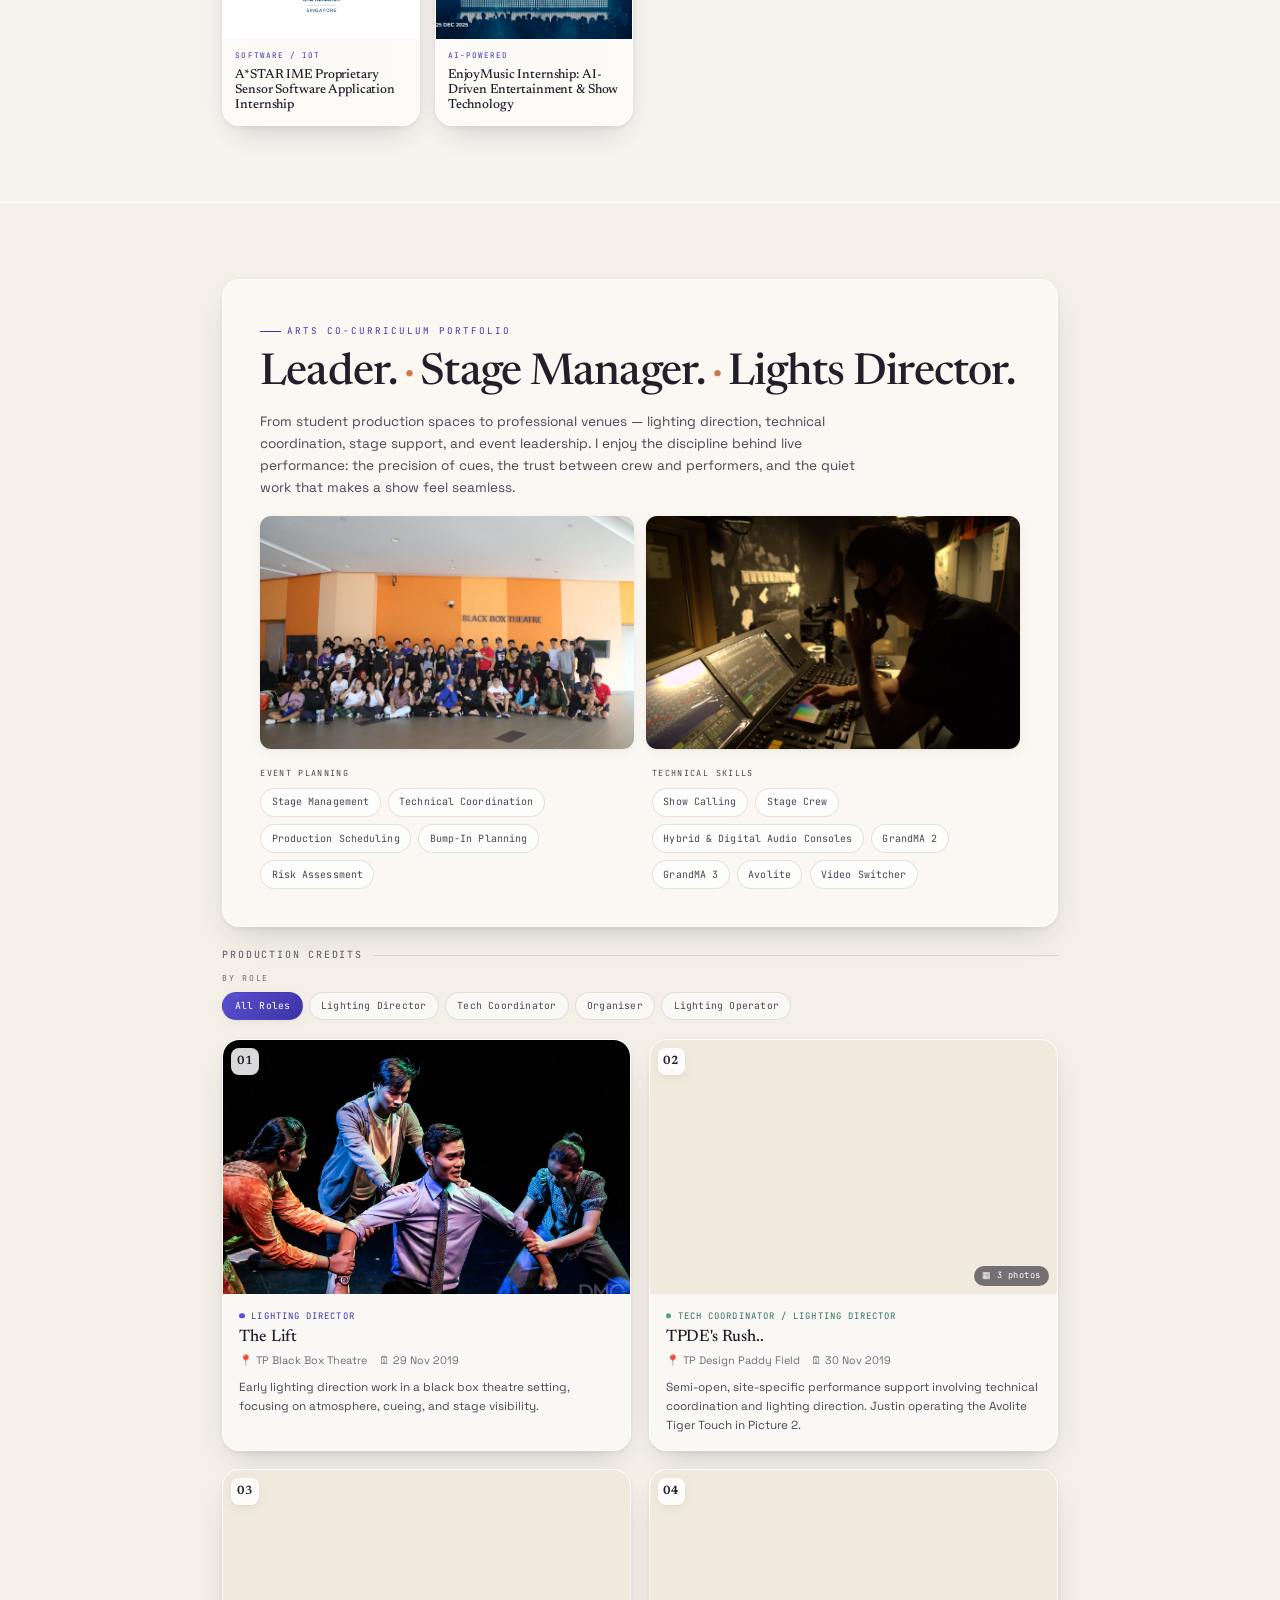
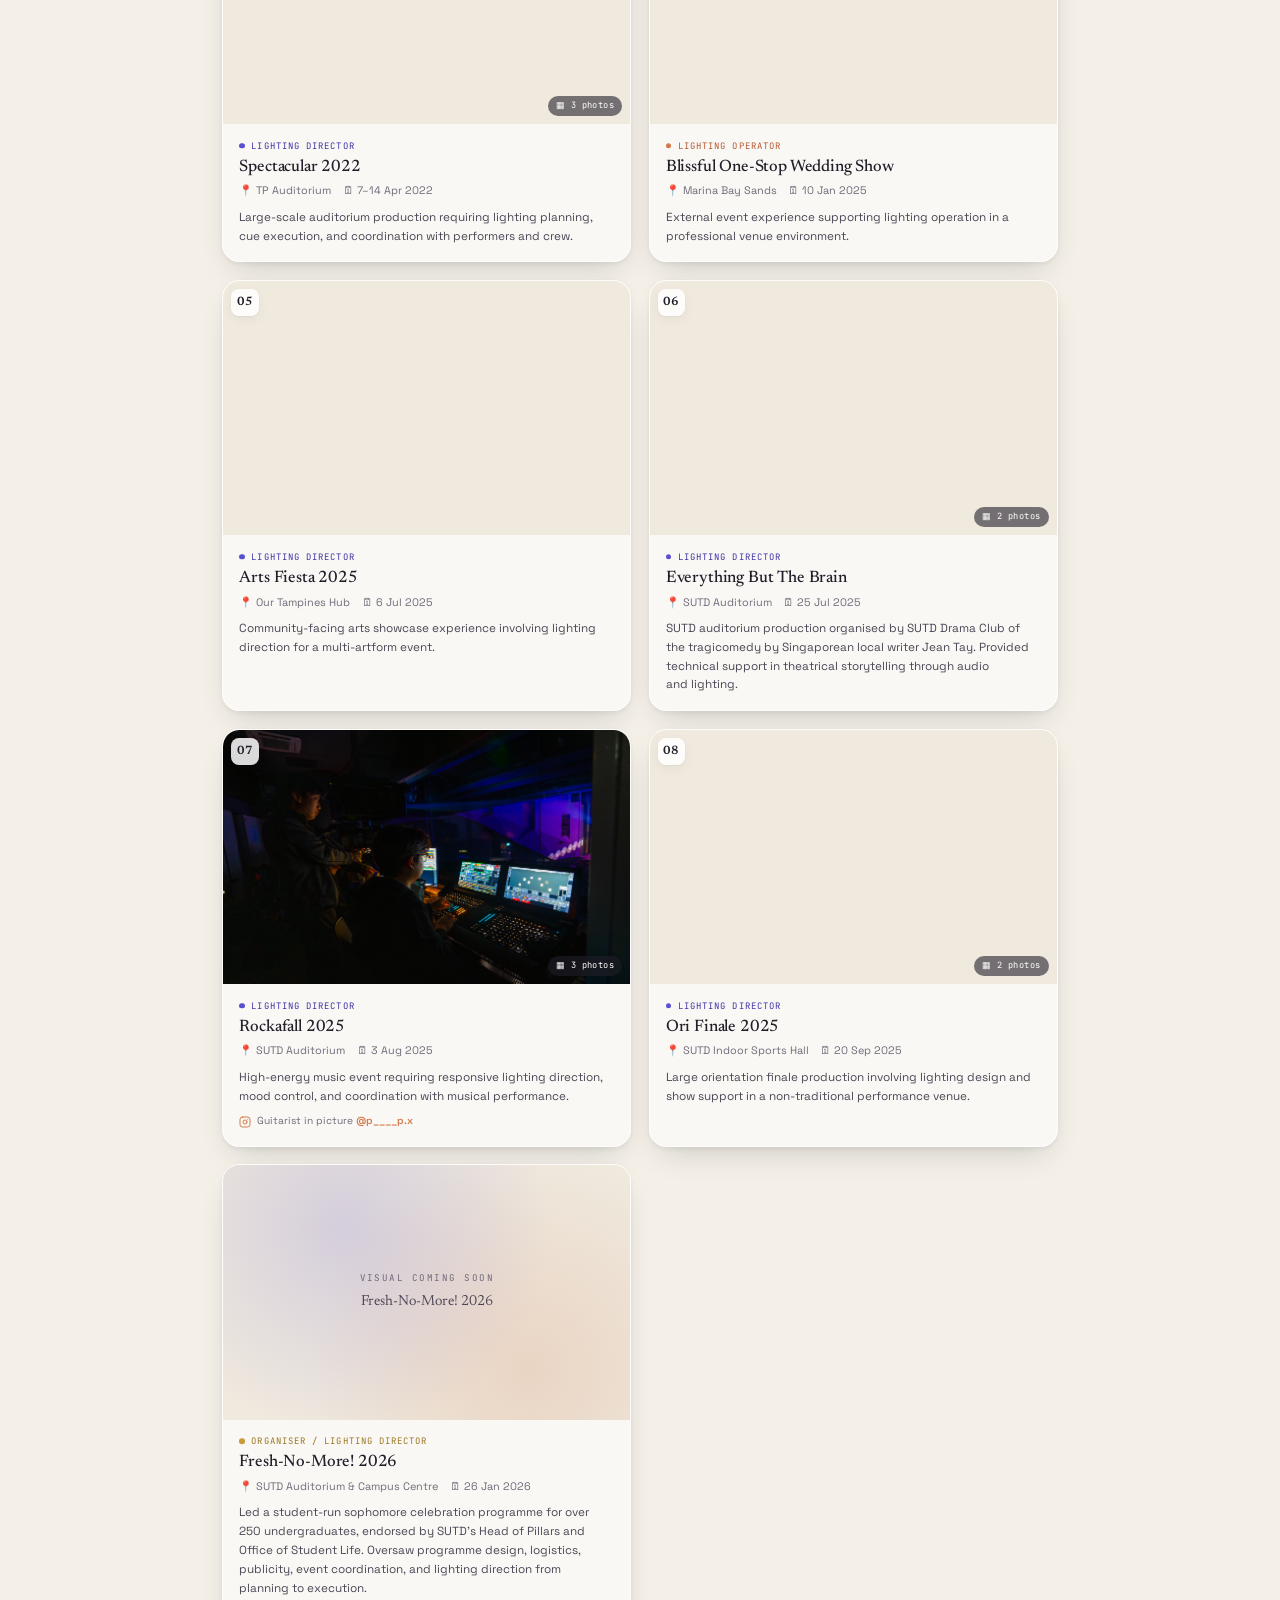
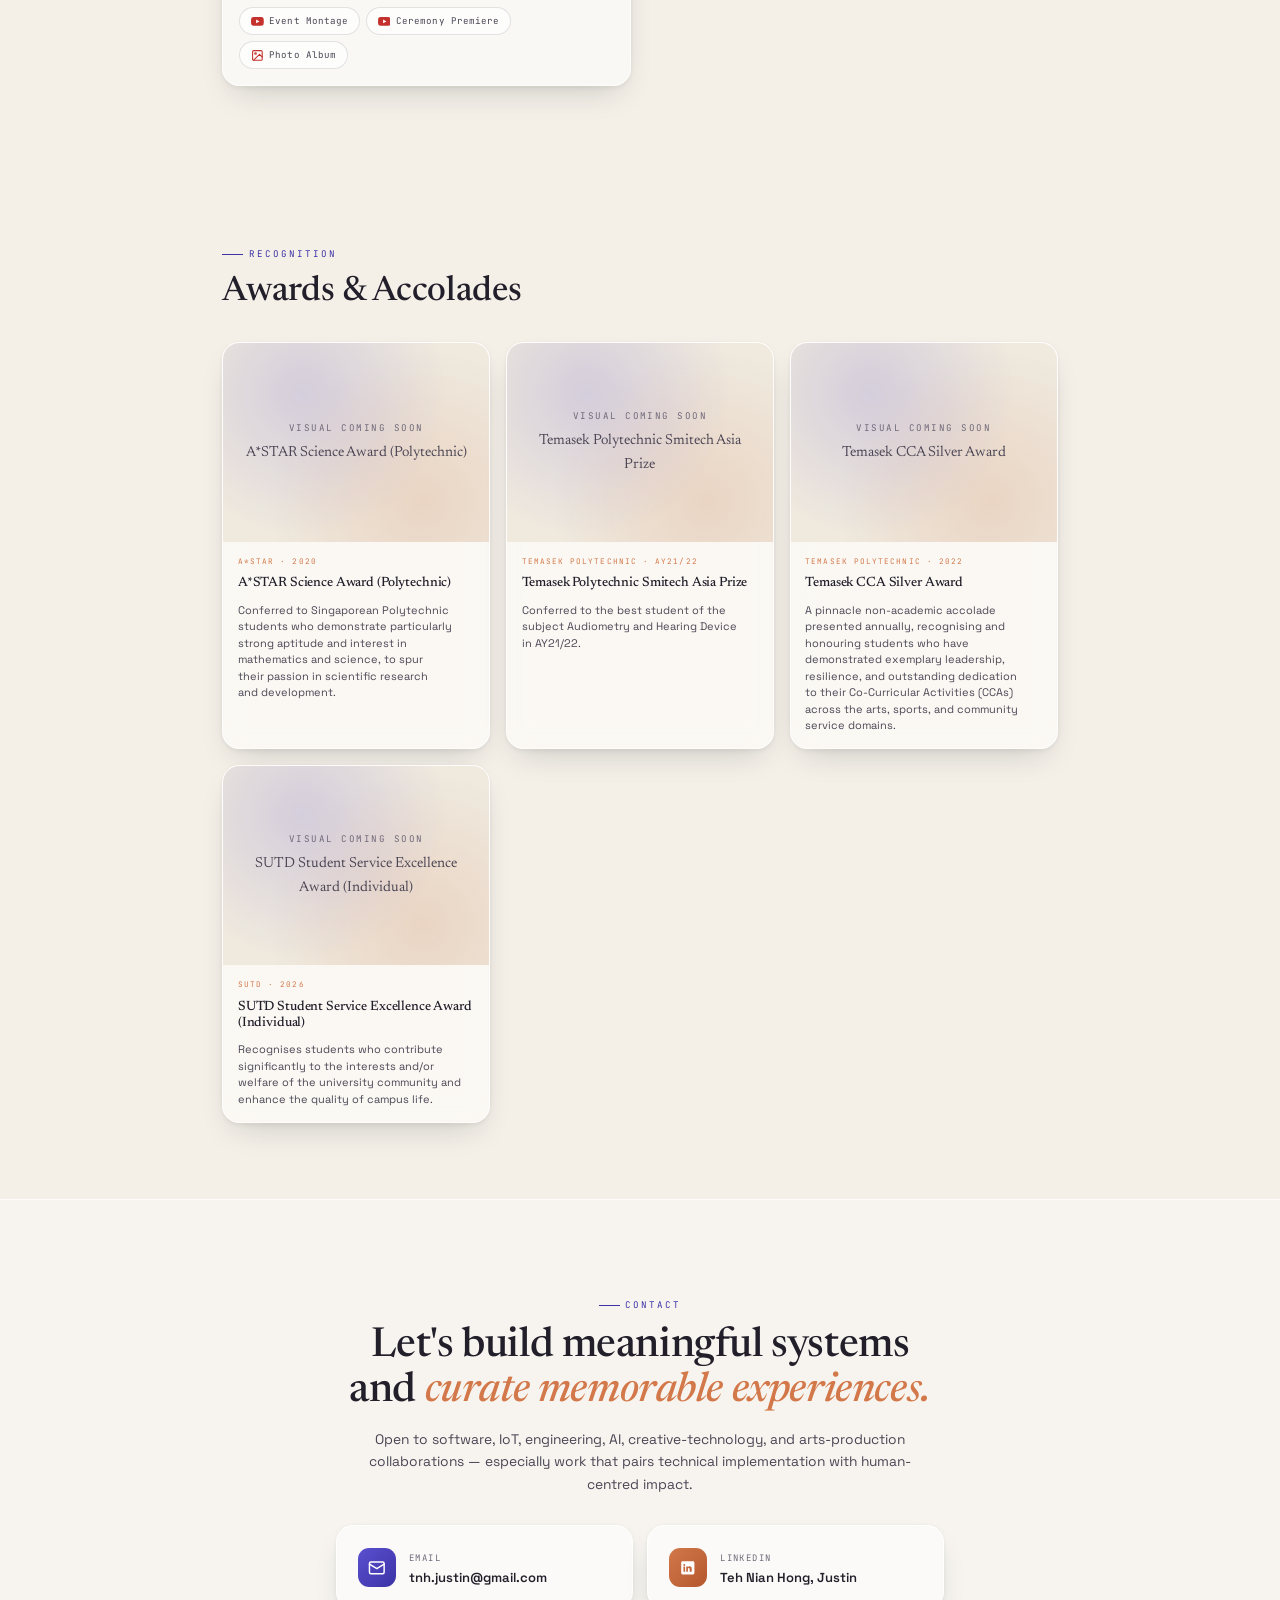
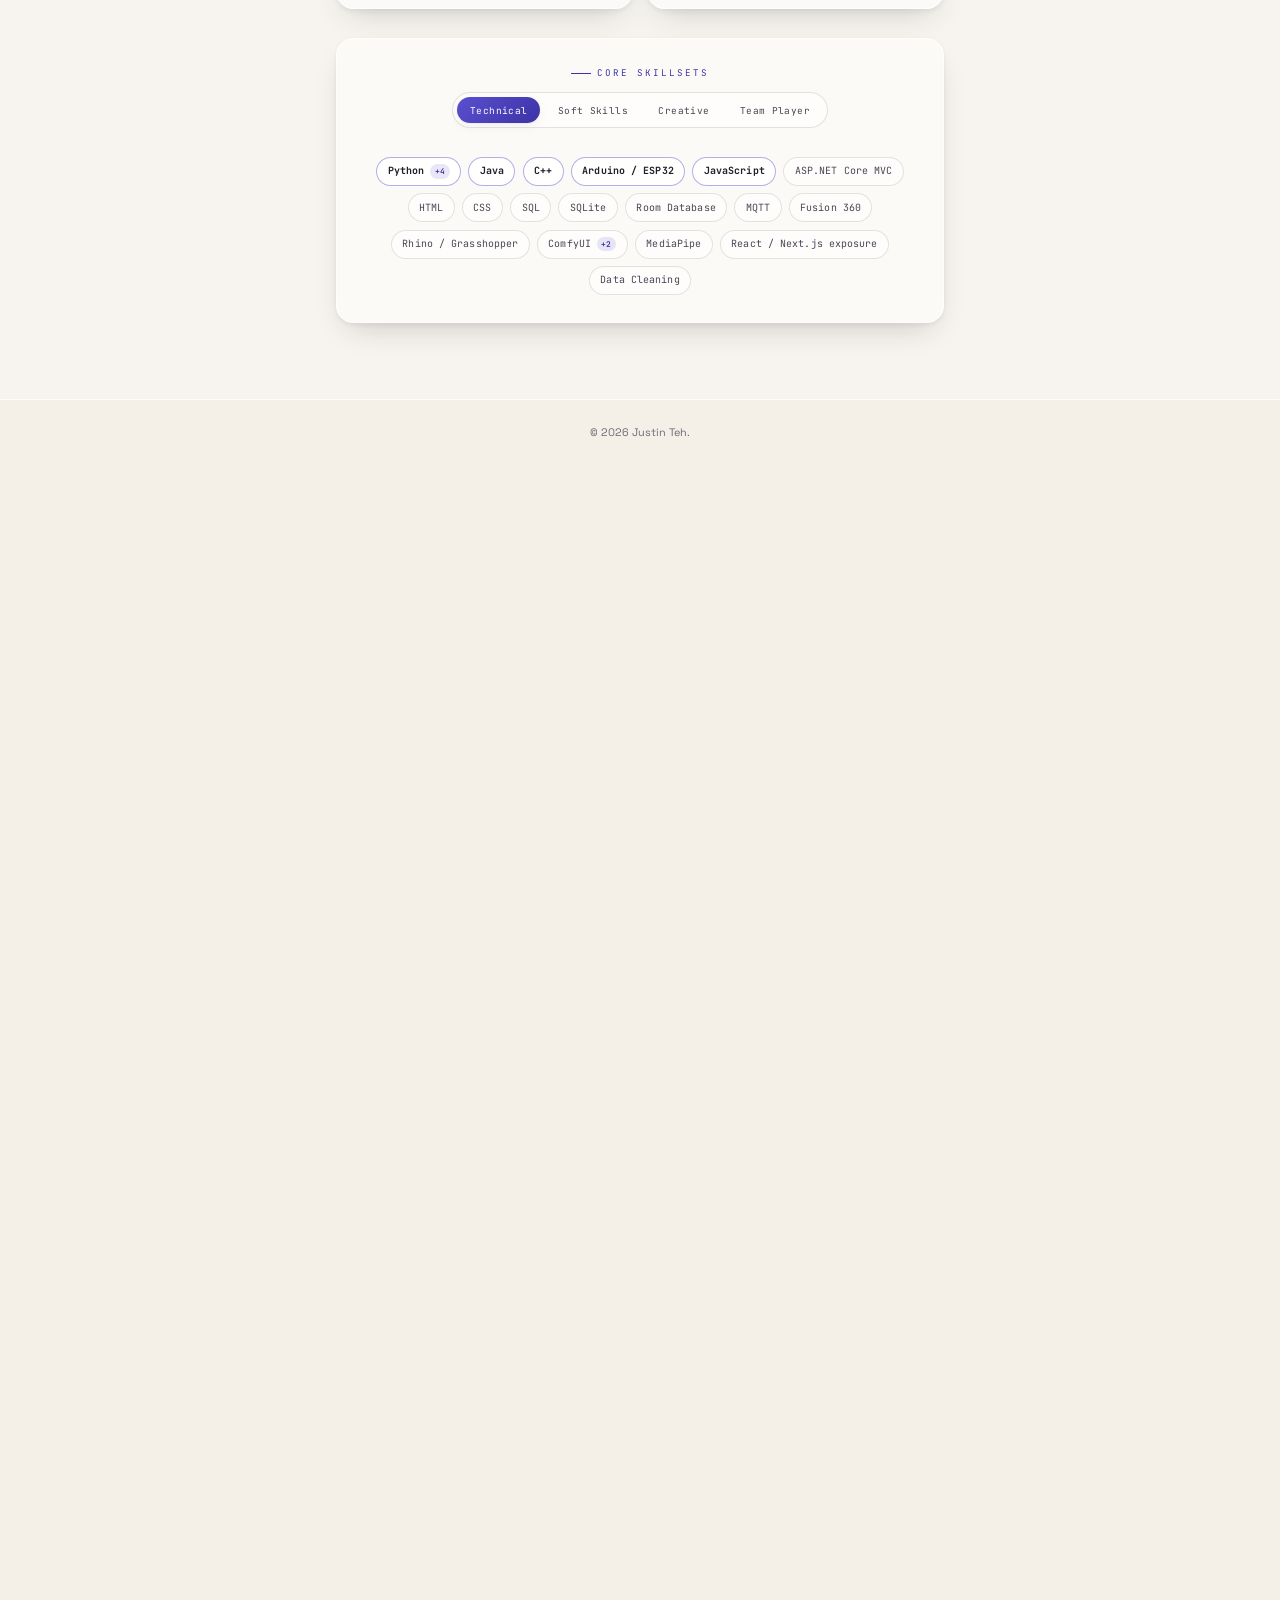
==== commit 20cac33b: "v2.15: award section" ====
--- a/index.html
+++ b/index.html
@@ -33,6 +33,7 @@
             <li><button class="nav-link" data-target="projects" aria-label="Projects" title="Projects" type="button"><svg class="nav-ico" viewBox="0 0 24 24" fill="none" stroke="currentColor" stroke-width="1.8" stroke-linecap="round" stroke-linejoin="round" aria-hidden="true"><rect x="3" y="7" width="18" height="13" rx="2"></rect><path d="M8 7V5a2 2 0 0 1 2-2h4a2 2 0 0 1 2 2v2M3 12h18"></path></svg><span class="nav-txt">Projects</span></button></li>
             <li><button class="nav-link" data-target="internship" aria-label="Internship" title="Internship" type="button"><svg class="nav-ico" viewBox="0 0 24 24" fill="none" stroke="currentColor" stroke-width="1.8" stroke-linecap="round" stroke-linejoin="round" aria-hidden="true"><rect x="3" y="4" width="18" height="16" rx="2"></rect><path d="M3 9h18M8 4V2m8 2V2"></path></svg><span class="nav-txt">Internship</span></button></li>
             <li><button class="nav-link" data-target="arts" aria-label="Arts" title="Arts" type="button"><svg class="nav-ico" viewBox="0 0 24 24" fill="none" stroke="currentColor" stroke-width="1.8" stroke-linecap="round" stroke-linejoin="round" aria-hidden="true"><path d="M9 18a3 3 0 0 0 6 0v-1.4a6 6 0 1 0-6 0z"></path><path d="M10 21h4"></path></svg><span class="nav-txt">Arts</span></button></li>
+            <li><button class="nav-link" data-target="awards" aria-label="Awards" title="Awards" type="button"><svg class="nav-ico" viewBox="0 0 24 24" fill="none" stroke="currentColor" stroke-width="1.8" stroke-linecap="round" stroke-linejoin="round" aria-hidden="true"><path d="M8 21h8M12 17v4M7 4h10v4a5 5 0 0 1-10 0z"></path><path d="M17 5h3v2a3 3 0 0 1-3 3M7 5H4v2a3 3 0 0 0 3 3"></path></svg><span class="nav-txt">Awards</span></button></li>
             <li><button class="nav-link" data-target="contact" aria-label="Contact" title="Contact" type="button"><svg class="nav-ico" viewBox="0 0 24 24" fill="none" stroke="currentColor" stroke-width="1.8" stroke-linecap="round" stroke-linejoin="round" aria-hidden="true"><rect x="3" y="5" width="18" height="14" rx="2"></rect><path d="m3 7 9 6 9-6"></path></svg><span class="nav-txt">Contact</span></button></li>
           </ul>
         </div>
@@ -133,6 +134,17 @@
       </div>
     </section>
 
+    <!-- ============ AWARDS ============ -->
+    <section class="section" id="awards" aria-labelledby="awards-h">
+      <div class="wrap">
+        <div class="section-head reveal">
+          <span class="eyebrow">Recognition</span>
+          <h2 class="section-title" id="awards-h">Awards &amp; Accolades</h2>
+        </div>
+        <div class="cards awards" id="cards-awards"></div>
+      </div>
+    </section>
+
     <!-- ============ CONTACT ============ -->
     <section class="section section-alt" id="contact" aria-labelledby="contact-h">
       <div class="wrap">
--- a/style.css
+++ b/style.css
@@ -1322,6 +1322,30 @@
 /* Mobile: tap-to-toggle open state */
 .chip-expand.is-open .chip-libs { opacity: 1; transform: translateX(-50%) translateY(0); pointer-events: auto; }
 .chip-expand.is-open::after { opacity: 1; }
+
+/* ============================================================
+   AWARDS & ACCOLADES
+   ============================================================ */
+#awards .cards.awards {
+  grid-template-columns: repeat(auto-fill, minmax(260px, 1fr));
+  gap: 20px;
+}
+.award { cursor: pointer; }
+.award .award-media {
+  aspect-ratio: 4 / 3;
+  background: transparent;
+}
+.award .award-media img.is-contain { background: transparent; padding: 6%; }
+.award .card-body { padding: 16px 18px 18px; gap: 6px; }
+.award .card-eyebrow { color: var(--terra); margin-bottom: 4px; }
+.award h3 { font-size: 1.06rem; line-height: 1.22; margin-bottom: 6px; }
+.award .card-tagline { font-size: 0.86rem; line-height: 1.5; }
+.award:focus-visible { outline: 2px solid var(--violet); outline-offset: 3px; }
+
+@media (max-width: 620px) {
+  #awards .cards.awards { grid-template-columns: 1fr; gap: 14px; }
+  .award .award-media { aspect-ratio: 16 / 10; }
+}
 .chip-expand.is-open { z-index: 60; }
 .chip-expand .lib {
   font-family: var(--mono); font-size: 0.7rem; padding: 3px 9px; border-radius: 999px;
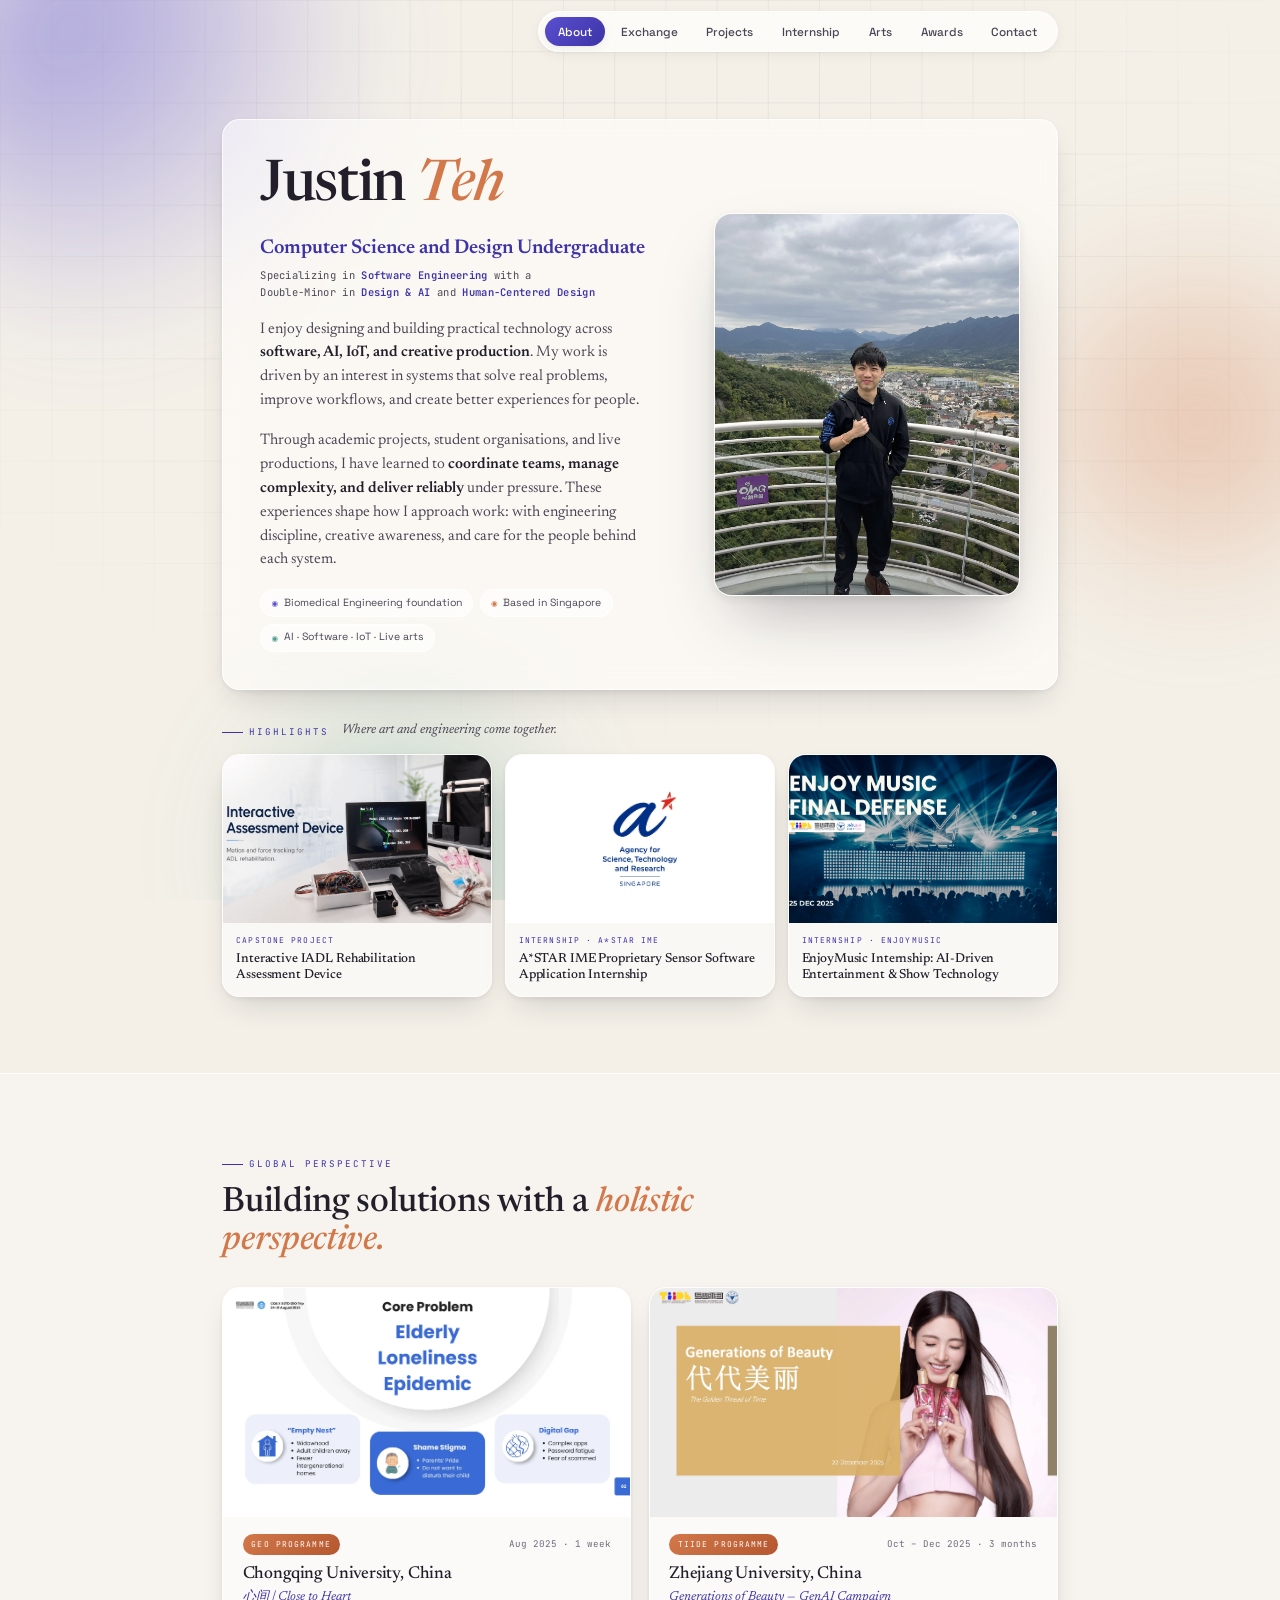
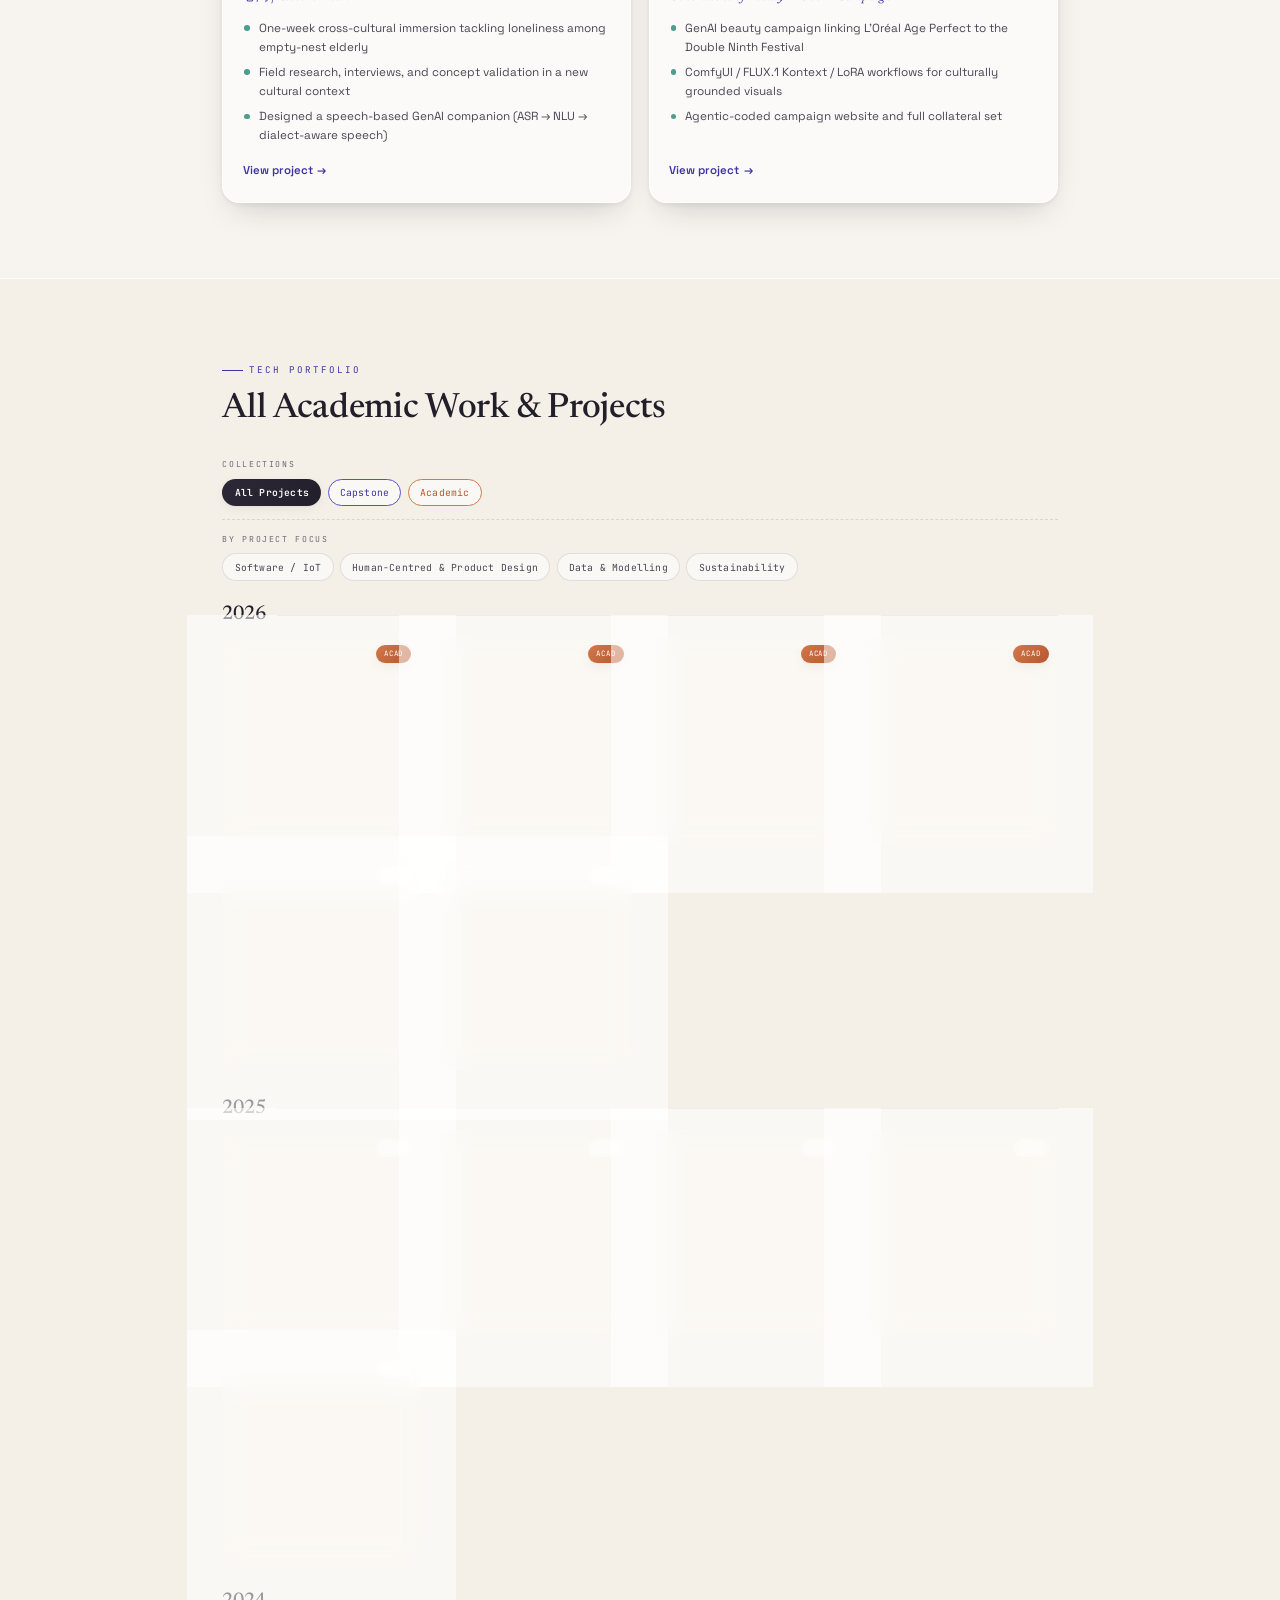
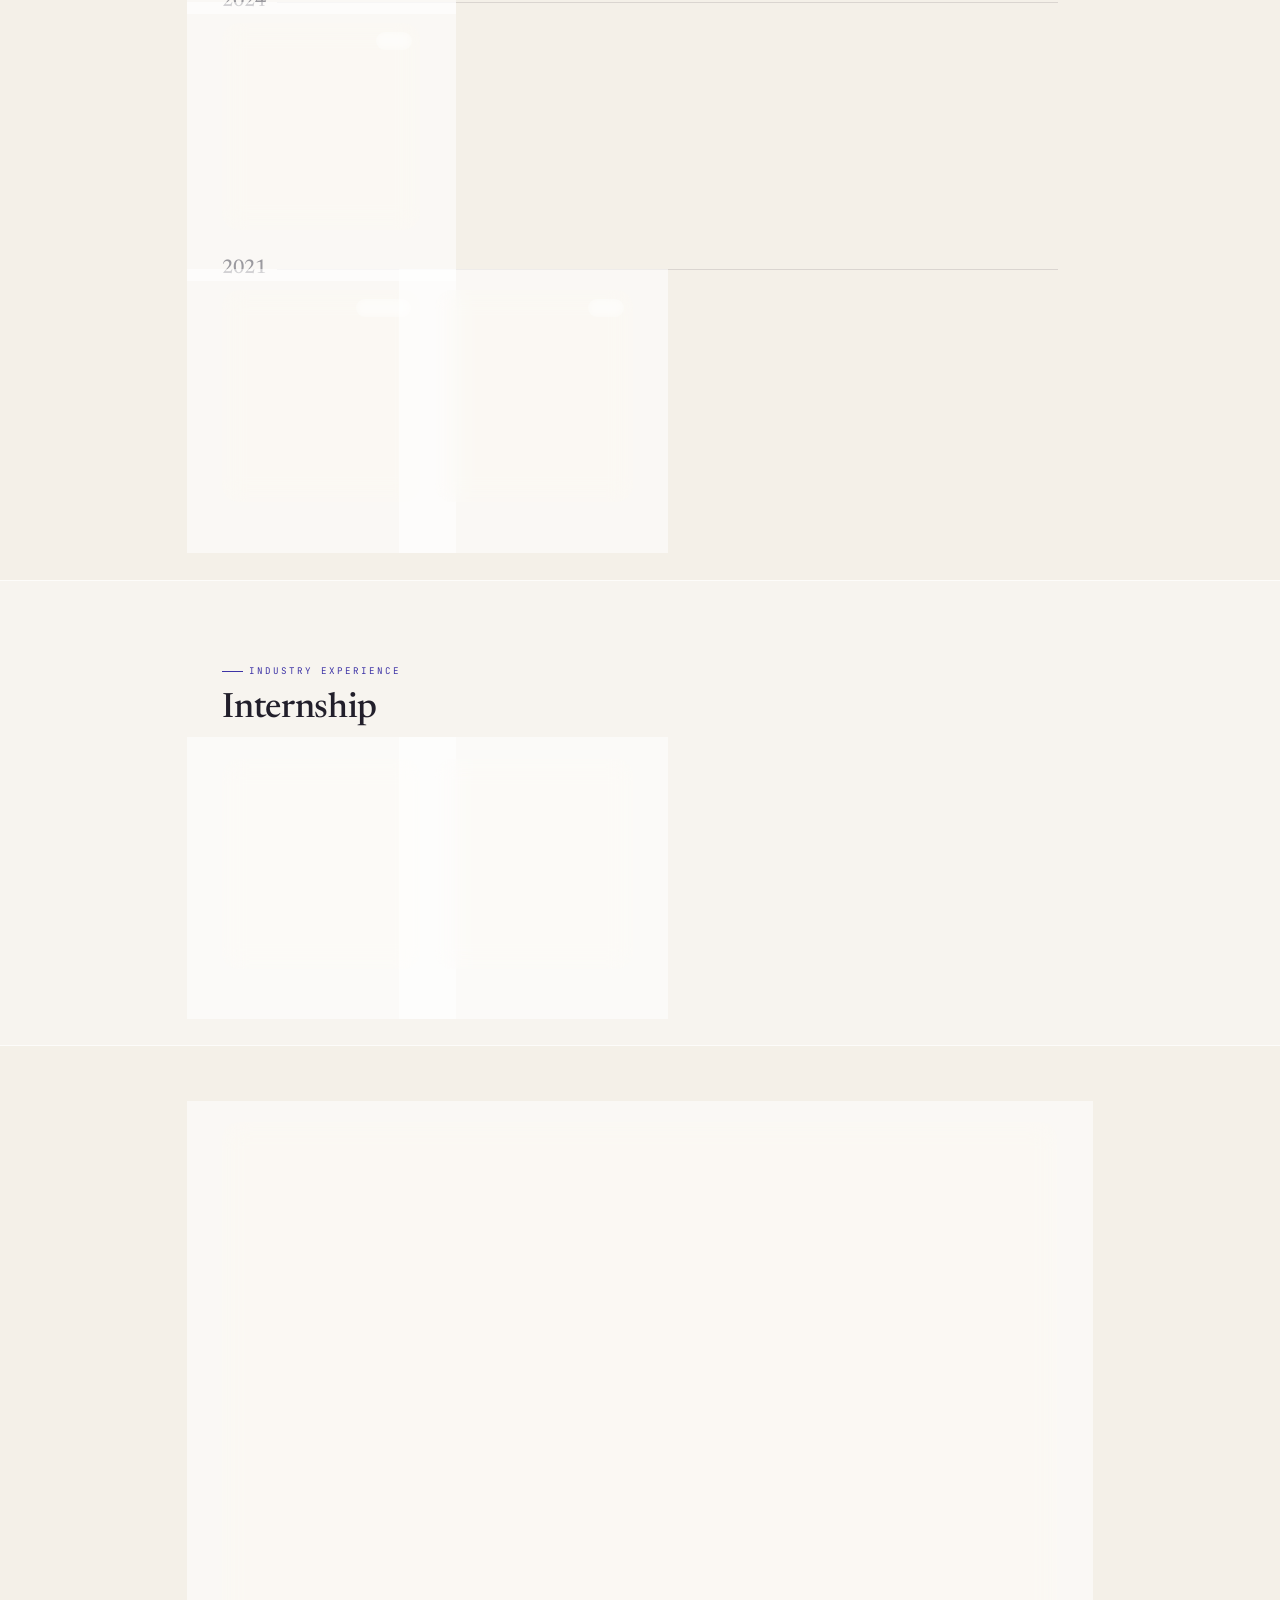
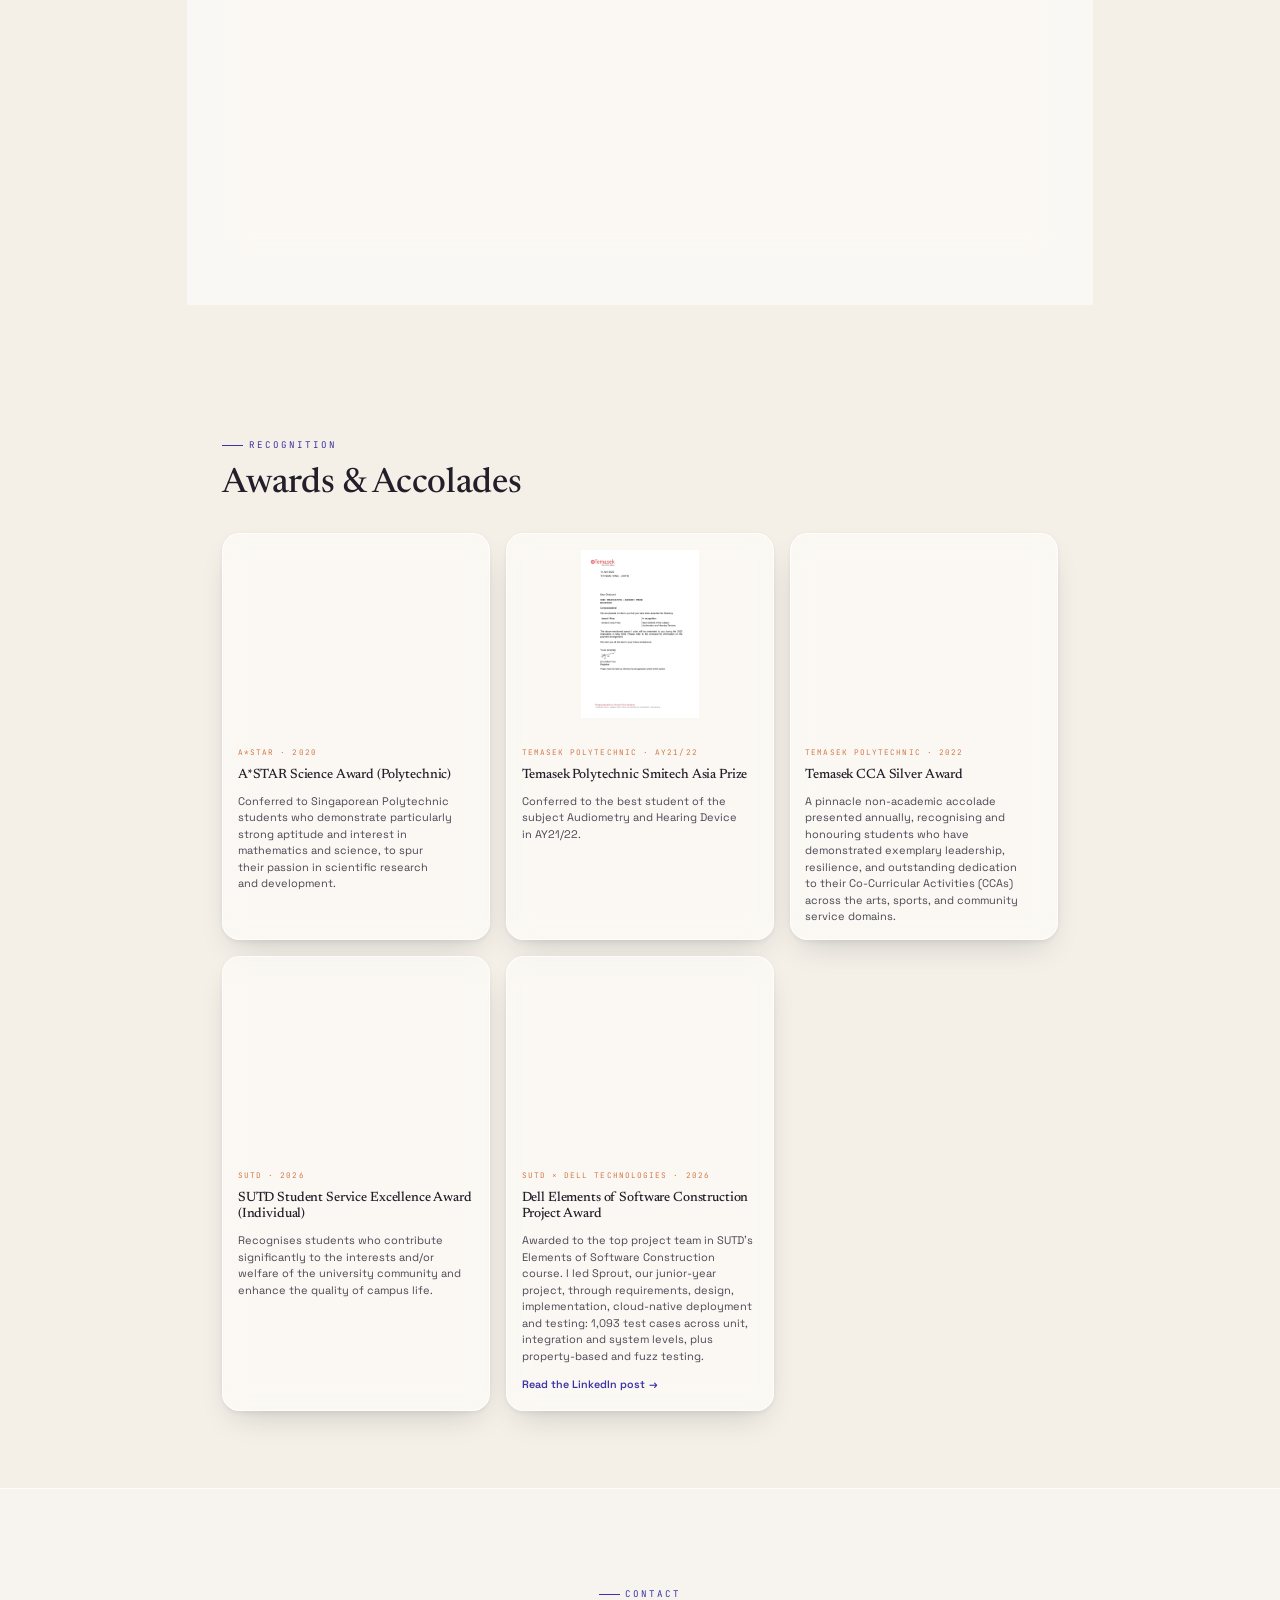
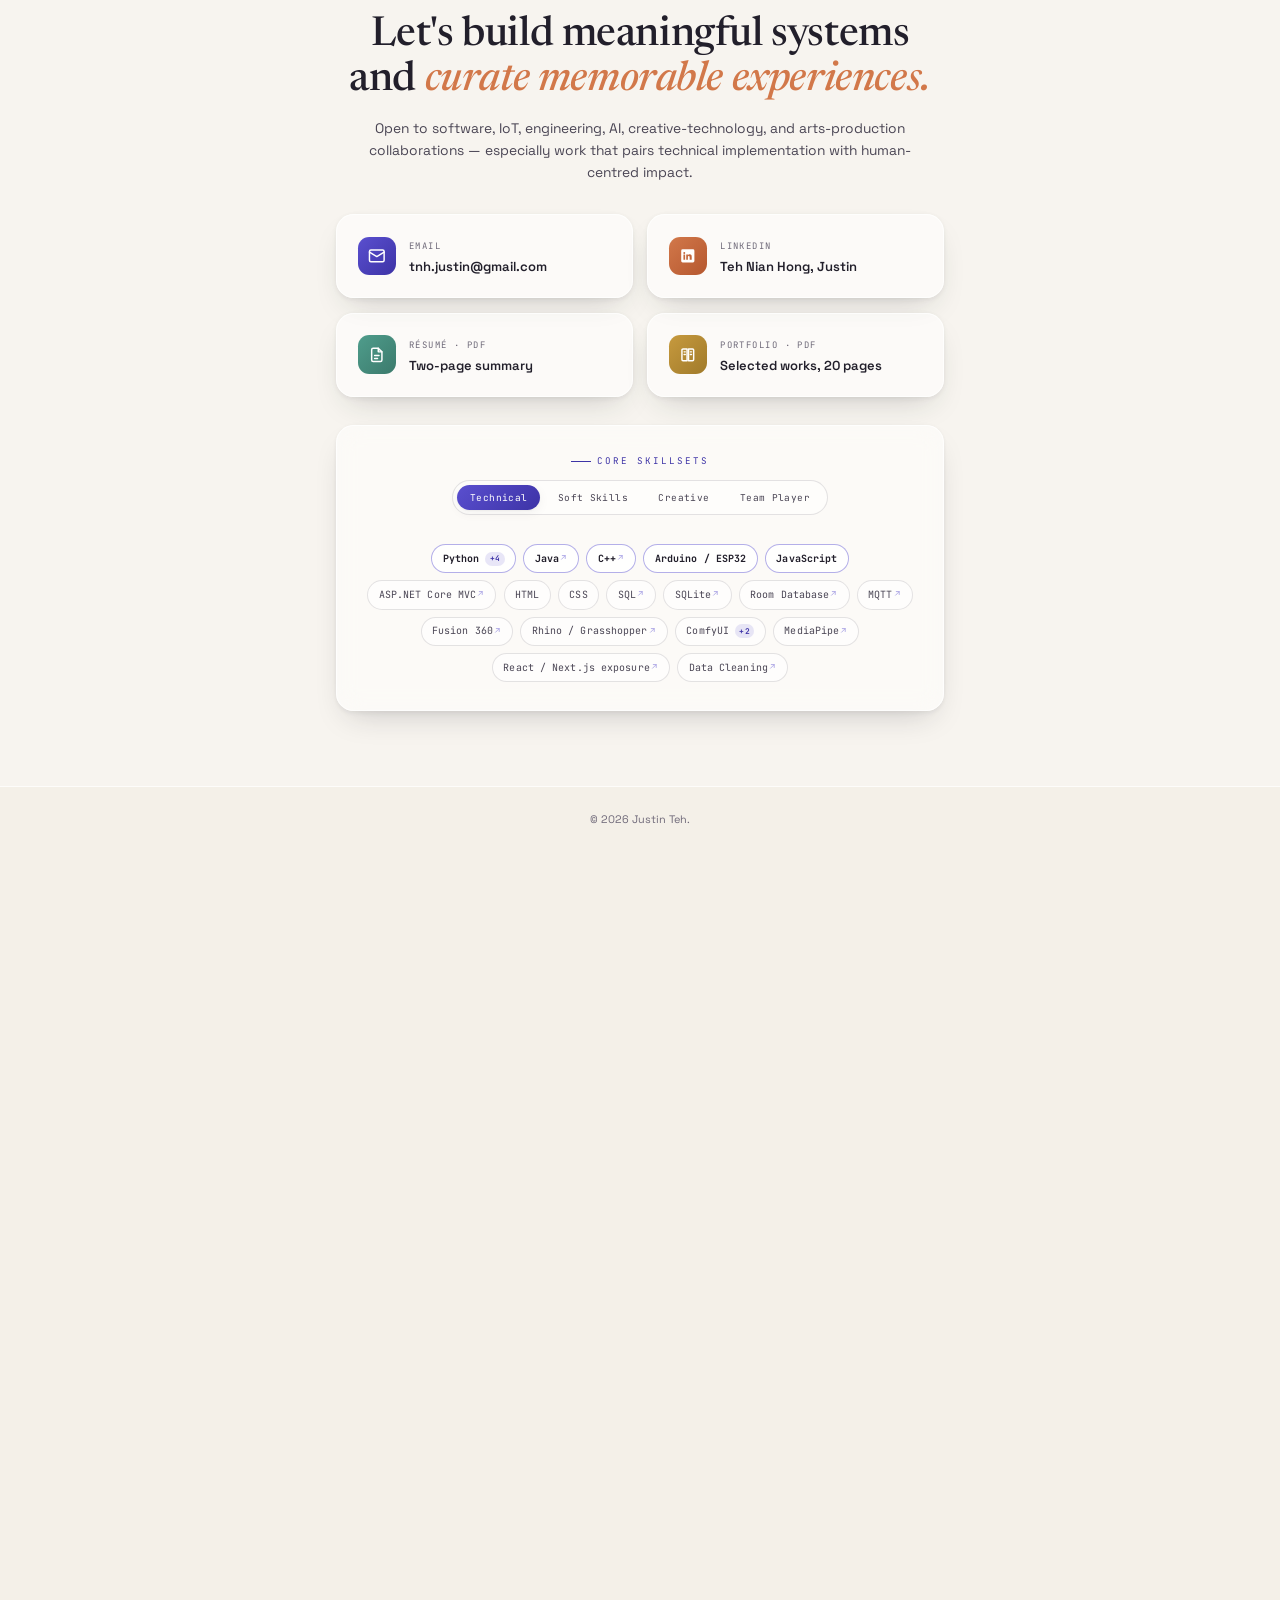
==== commit 9f860ab0: "Arts Portfolio + Redact + Pointform" ====
--- a/index.html
+++ b/index.html
@@ -7,7 +7,11 @@
   <meta name="description" content="Justin Teh — Creative Technologist. Computer Science & Design student blending software, AI, IoT, human-centred design and live arts production." />
   <link rel="preconnect" href="https://fonts.googleapis.com" />
   <link rel="preconnect" href="https://fonts.gstatic.com" crossorigin />
-  <link rel="stylesheet" href="style.css" />
+  <link rel="icon" href="assets/Icons/favicon.svg" type="image/svg+xml" />
+  <link rel="icon" href="assets/Icons/favicon-32.png" sizes="32x32" type="image/png" />
+  <link rel="apple-touch-icon" href="assets/Icons/apple-touch-icon.png" />
+  <meta name="theme-color" content="#f4f0e8" />
+  <link rel="stylesheet" href="style.css?v=3" />
 </head>
 <body>
   <!-- Organic background layers -->
@@ -61,7 +65,7 @@
             </ul>
           </div>
           <div class="hero-portrait">
-            <img src="assets/Personal/Personal (2).JPG" alt="Portrait of Justin Teh" loading="eager" fetchpriority="high" decoding="async" />
+            <img src="assets/Personal/Portrait.webp" width="1200" height="1600" alt="Portrait of Justin Teh" loading="eager" fetchpriority="high" decoding="async" />
           </div>
         </div>
 
@@ -92,7 +96,7 @@
       <div class="wrap">
         <div class="section-head reveal">
           <span class="eyebrow">Tech Portfolio</span>
-          <h2 class="section-title" id="projects-h">Selected Work &amp; Projects</h2>
+          <h2 class="section-title" id="projects-h">All Academic Work &amp; Projects</h2>
         </div>
 
         <div class="filters reveal" id="filters" role="group" aria-label="Filter projects"></div>
@@ -126,11 +130,11 @@
             <img src="assets/Arts/1Lights.webp" alt="Stage lighting rig during a live production" loading="lazy" onerror="this.onerror=null;this.src='assets/Arts/1Lights.jpg';" />
           </div>
           <div class="arts-skills" id="arts-skills"></div>
-        </div>
-
-        <h3 class="subhead reveal">Production Credits</h3>
-        <div class="role-filters reveal" id="role-filters" role="group" aria-label="Filter production credits by role"></div>
-        <div class="events" id="events-grid"></div>
+          <a class="arts-cta" href="arts/">
+            <span>Enter the Arts portfolio<small>Every production credit, stage and screen, 2019&ndash;2026</small></span>
+            <svg viewBox="0 0 24 24" fill="none" stroke="currentColor" stroke-width="2" stroke-linecap="round" stroke-linejoin="round" aria-hidden="true"><path d="M5 12h14M13 6l6 6-6 6"/></svg>
+          </a>
+        </div>
       </div>
     </section>
 
@@ -169,6 +173,24 @@
               <span>
                 <span class="c-label">LinkedIn</span><br />
                 <span class="c-value">Teh Nian Hong, Justin</span>
+              </span>
+            </a>
+            <a class="contact-box contact-resume" href="assets/Resume/Justin_Teh_Resume.pdf" target="_blank" rel="noopener">
+              <span class="contact-ico" aria-hidden="true">
+                <svg viewBox="0 0 24 24" fill="none" stroke="currentColor" stroke-width="2" stroke-linecap="round" stroke-linejoin="round"><path d="M14 3H7a2 2 0 0 0-2 2v14a2 2 0 0 0 2 2h10a2 2 0 0 0 2-2V8z"></path><path d="M14 3v5h5M9 13h6M9 17h4"></path></svg>
+              </span>
+              <span>
+                <span class="c-label">R&eacute;sum&eacute; &middot; PDF</span><br />
+                <span class="c-value">Two-page summary</span>
+              </span>
+            </a>
+            <a class="contact-box contact-portfolio" href="assets/Portfolio/Justin_Teh_Portfolio.pdf" target="_blank" rel="noopener">
+              <span class="contact-ico" aria-hidden="true">
+                <svg viewBox="0 0 24 24" fill="none" stroke="currentColor" stroke-width="2" stroke-linecap="round" stroke-linejoin="round"><path d="M4 5.5A1.5 1.5 0 0 1 5.5 4H11v16H5.5A1.5 1.5 0 0 1 4 18.5z"></path><path d="M20 5.5A1.5 1.5 0 0 0 18.5 4H13v16h5.5a1.5 1.5 0 0 0 1.5-1.5z"></path><path d="M7 8h1.5M15.5 8H17M7 11.5h1.5M15.5 11.5H17"></path></svg>
+              </span>
+              <span>
+                <span class="c-label">Portfolio &middot; PDF</span><br />
+                <span class="c-value">Selected works, 20 pages</span>
               </span>
             </a>
           </div>
@@ -217,6 +239,6 @@
 
   <button class="to-top" id="to-top" aria-label="Back to top">↑</button>
 
-  <script src="script.js" defer></script>
+  <script src="script.js?v=10" defer></script>
 </body>
 </html>
--- a/style.css
+++ b/style.css
@@ -546,6 +546,8 @@
   color: var(--violet-deep); margin-bottom: 8px;
 }
 .modal-section p { color: var(--ink-soft); margin: 0; }
+.modal-list { margin: 0; padding-left: 1.15em; color: var(--ink-soft); display: grid; gap: 6px; }
+.modal-list li::marker { color: var(--violet-deep); }
 .demonstrates {
   margin-top: 26px; padding: 18px 20px; border-radius: var(--radius-sm);
   background: rgba(90,79,207,0.08); border: 1px solid rgba(90,79,207,0.2);
@@ -1013,6 +1015,21 @@
 #projects .card h3,
 #internship .card h3 { font-size: 1.02rem; margin-bottom: 0; line-height: 1.18; }
 .card-tagline { color: var(--ink-soft); font-size: 0.85rem; line-height: 1.42; margin: 0; }
+
+/* --- Projects grouped by year: a heading row per year, a year tag per card --- */
+.year-head {
+  grid-column: 1 / -1; display: flex; align-items: center; gap: 14px; margin: 18px 0 -4px;
+  font-family: var(--serif); font-weight: 500; font-size: 1.55rem; line-height: 1; color: var(--ink);
+}
+.year-head:first-child { margin-top: 2px; }
+.year-head::after { content: ""; flex: 1; height: 1px; background: var(--line); }
+.year-head.is-hidden { display: none; }
+.card-meta { display: flex; align-items: flex-start; justify-content: space-between; gap: 8px; margin-bottom: 6px; }
+.card-meta .card-eyebrow { margin-bottom: 0; }
+.card-year {
+  flex: none; font-family: var(--mono); font-size: 0.6rem; letter-spacing: 0.08em; line-height: 1;
+  color: var(--ink-soft); border: 1px solid var(--line); border-radius: var(--radius-pill); padding: 3px 7px;
+}
 .subhead { margin: 26px 0 14px; }
 .subhead:first-of-type { margin-top: 4px; }
 
@@ -1026,6 +1043,9 @@
   #projects .card h3,
   #internship .card h3 { font-size: 0.9rem; line-height: 1.16; }
   .card-eyebrow { font-size: 0.55rem; margin-bottom: 5px; }
+  .card-meta { margin-bottom: 5px; }
+  .card-year { font-size: 0.55rem; padding: 2px 6px; }
+  .year-head { font-size: 1.3rem; margin: 12px 0 -2px; }
   .card-tagline {
     font-size: 0.76rem; line-height: 1.38;
     display: -webkit-box; -webkit-line-clamp: 3; -webkit-box-orient: vertical; overflow: hidden;
@@ -1353,3 +1373,39 @@
 }
   border: 1px solid rgba(90,79,207,0.22);
 }
+
+/* ============================================================
+   Linked skills, award post link, Arts portfolio link, résumé
+   ============================================================ */
+/* A skill that points at real work keeps the chip's look and adds a small
+   arrow, so the cloud stays calm and the link is discoverable on hover. */
+.chip-linked { display: inline-flex; align-items: center; gap: 6px; cursor: pointer; text-decoration: none; font-family: var(--mono); font-size: 0.78rem; }
+button.chip-linked { -webkit-appearance: none; appearance: none; line-height: 1.6; }
+.chip-go { width: 11px; height: 11px; flex: none; color: var(--violet); opacity: 0.55; transition: opacity 0.18s ease, transform 0.18s ease; }
+.cloud.creative .chip-go { color: var(--terra); }
+.chip-linked:hover .chip-go,
+.chip-linked:focus-visible .chip-go { opacity: 1; transform: translate(1px, -1px); }
+.chip-linked:focus-visible { outline: 2px solid var(--violet); outline-offset: 2px; }
+.chip-expand .lib-go { display: inline-flex; align-items: center; gap: 5px; background: var(--ink); color: var(--paper); cursor: pointer; text-decoration: none; }
+.chip-expand .lib-go .chip-go { color: currentColor; opacity: 1; }
+.chip-expand .lib-go:focus-visible { outline: 2px solid var(--violet); outline-offset: 2px; }
+
+.award .award-link { align-self: flex-start; margin-top: 4px; font-size: 0.84rem; }
+
+/* Arts intro card -> the standalone Arts page */
+.arts-cta {
+  display: flex; align-items: center; justify-content: space-between; gap: 18px;
+  margin-top: 26px; padding: 18px 22px 18px 26px; border-radius: var(--radius-sm);
+  background: var(--ink); color: var(--paper); box-shadow: var(--shadow-md);
+  transition: transform 0.22s cubic-bezier(.16,1,.3,1), box-shadow 0.22s ease;
+}
+.arts-cta > span { font-family: var(--serif); font-size: 1.35rem; line-height: 1.15; }
+.arts-cta small { display: block; font-family: var(--mono); font-size: 0.72rem; letter-spacing: 0.04em; color: rgba(244,240,232,0.74); margin-top: 6px; }
+.arts-cta svg { width: 26px; height: 26px; flex: none; color: var(--terra); transition: transform 0.22s cubic-bezier(.16,1,.3,1); }
+.arts-cta:hover { transform: translateY(-3px); box-shadow: var(--shadow-lg); }
+.arts-cta:hover svg { transform: translateX(5px); }
+.arts-cta:focus-visible { outline: 2px solid var(--terra); outline-offset: 3px; }
+
+/* Résumé and portfolio PDFs sit side by side under email and LinkedIn (2 x 2) */
+.contact-box.contact-resume .contact-ico { background: linear-gradient(135deg, var(--sage), #3b7a6c); }
+.contact-box.contact-portfolio .contact-ico { background: linear-gradient(135deg, var(--gold), #a07a2a); }
